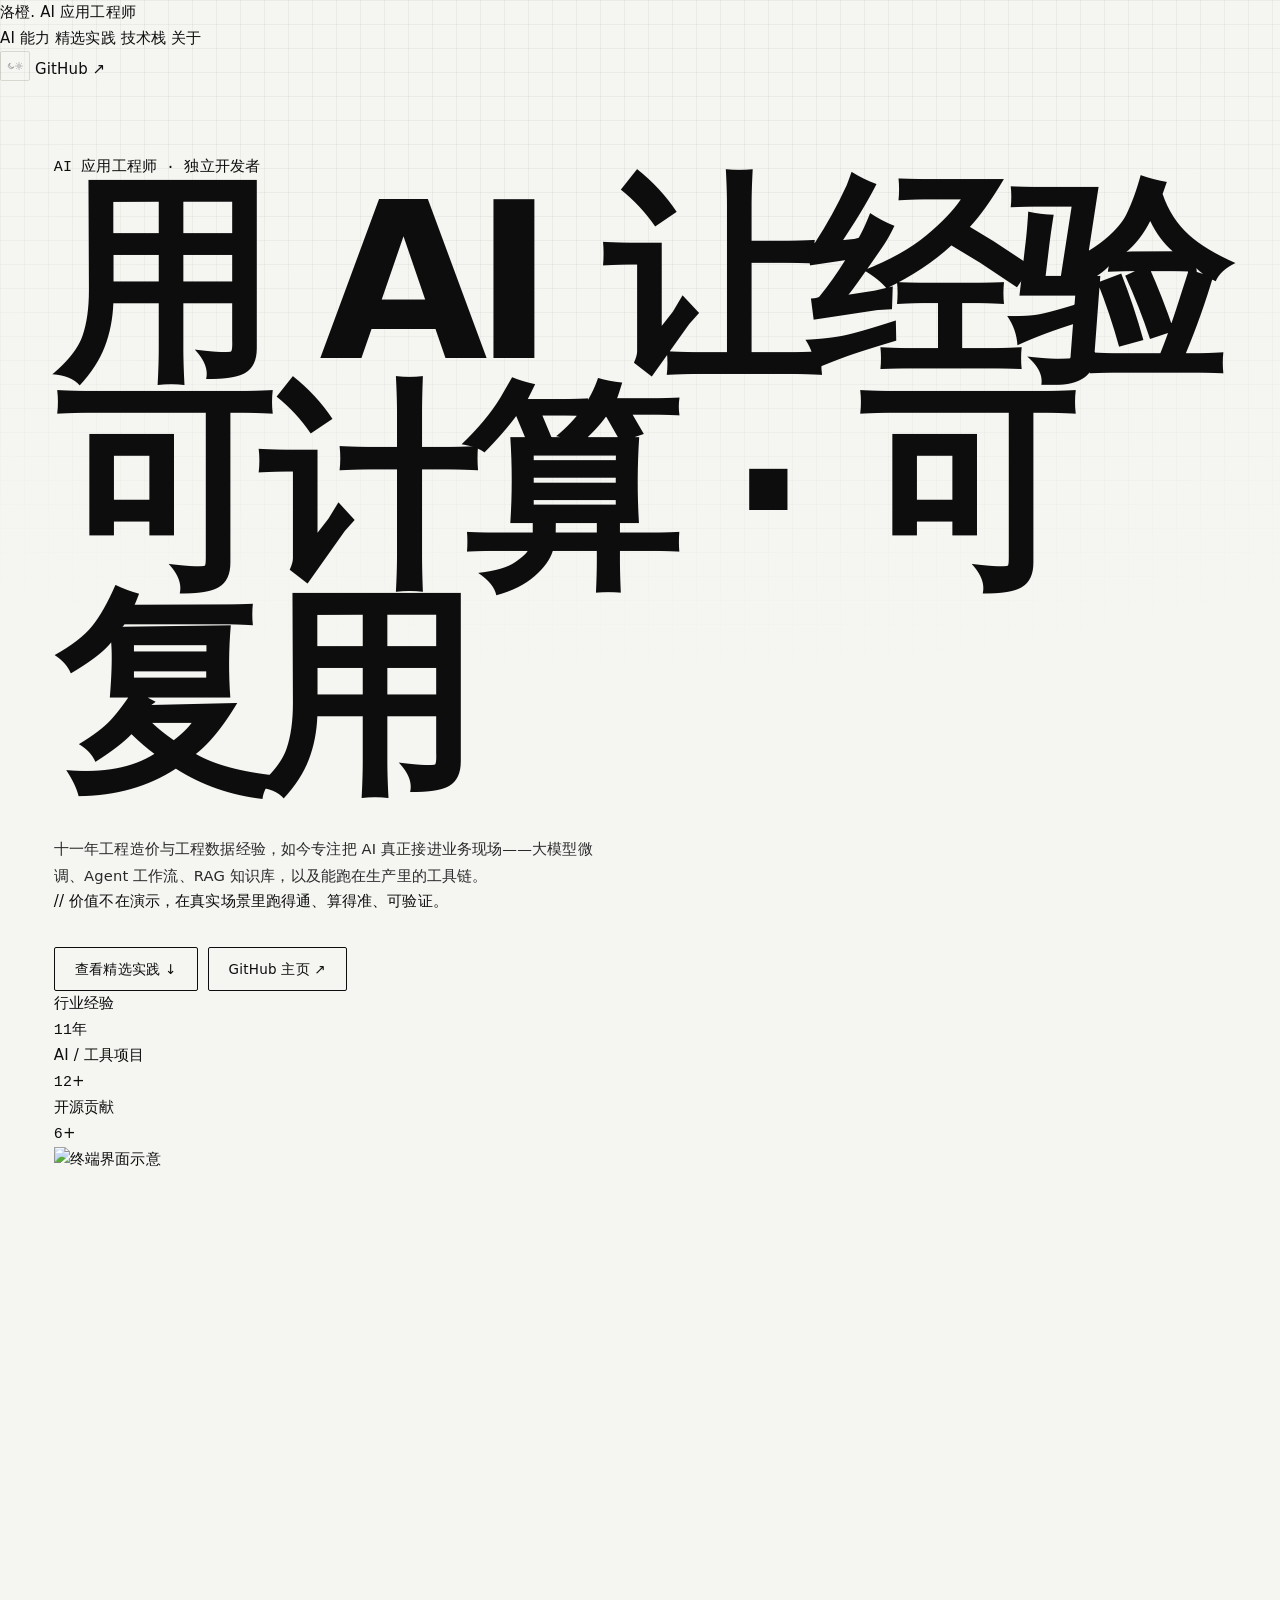
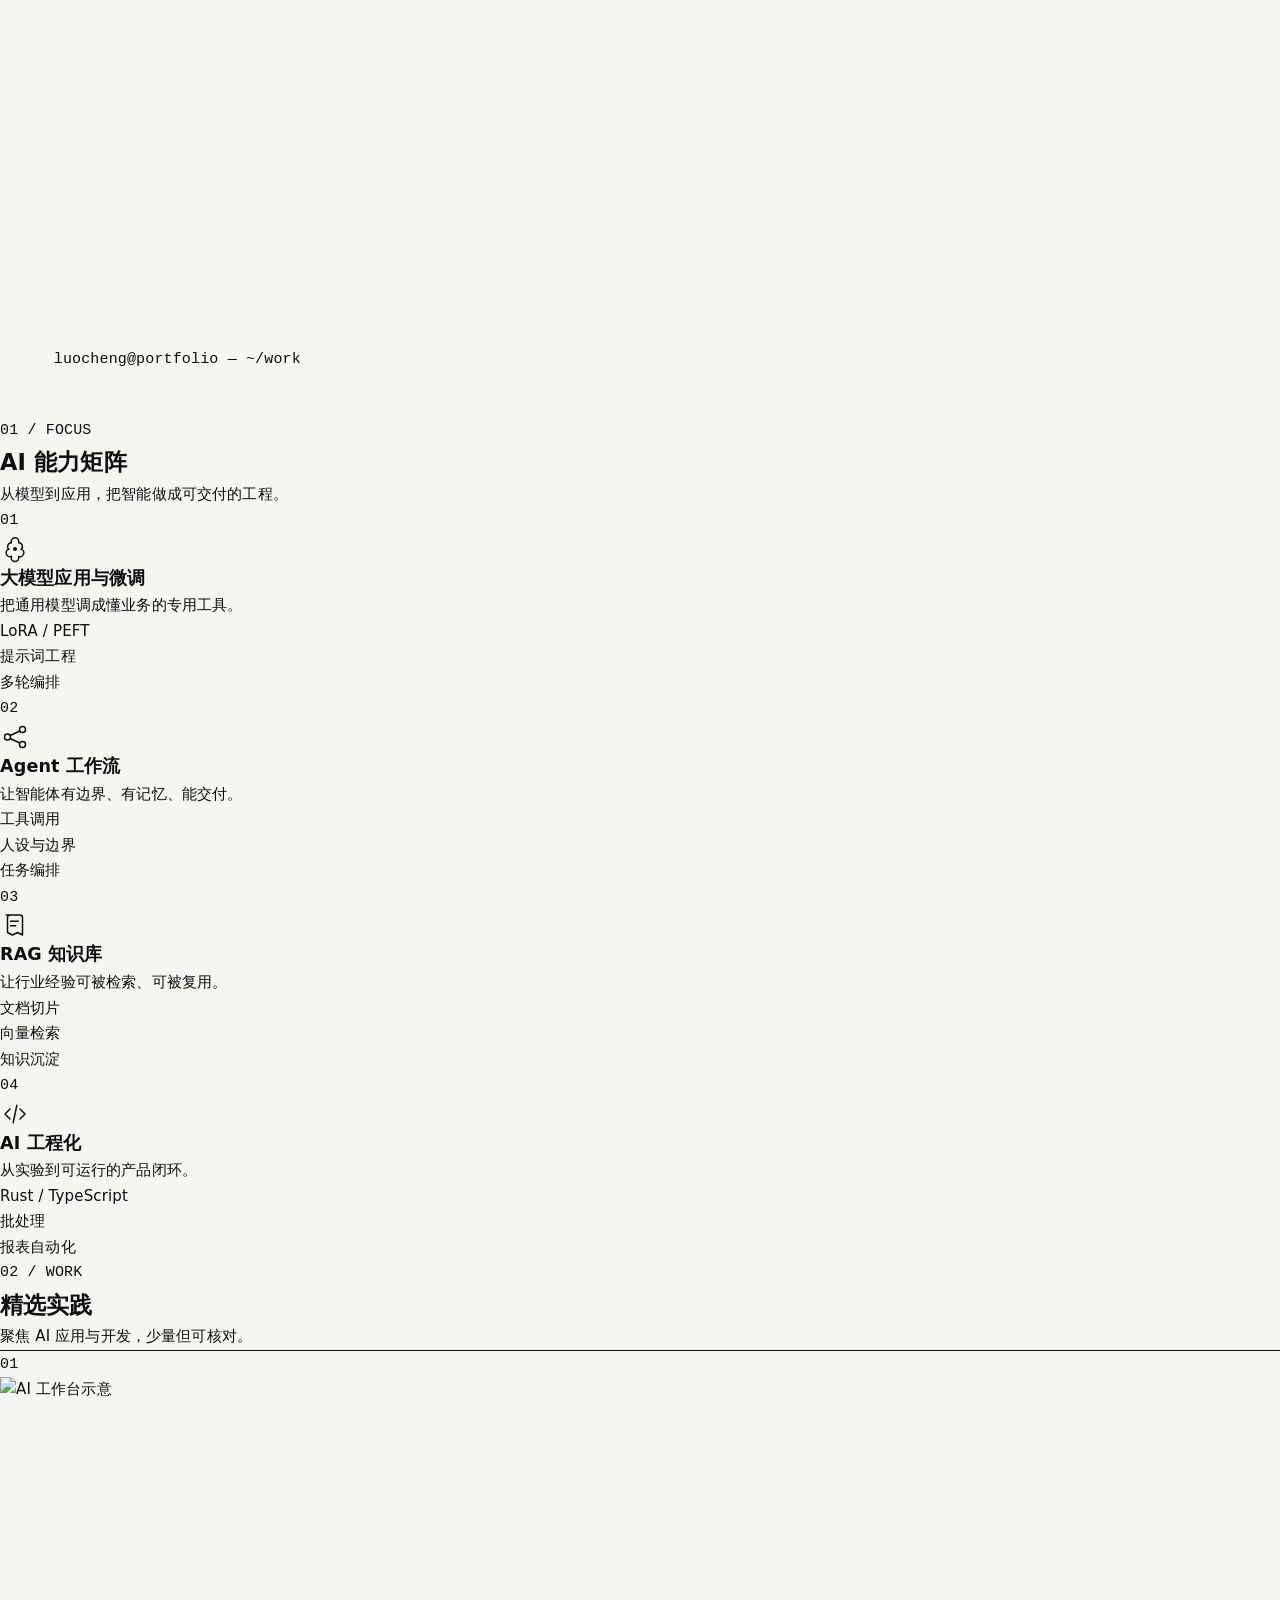
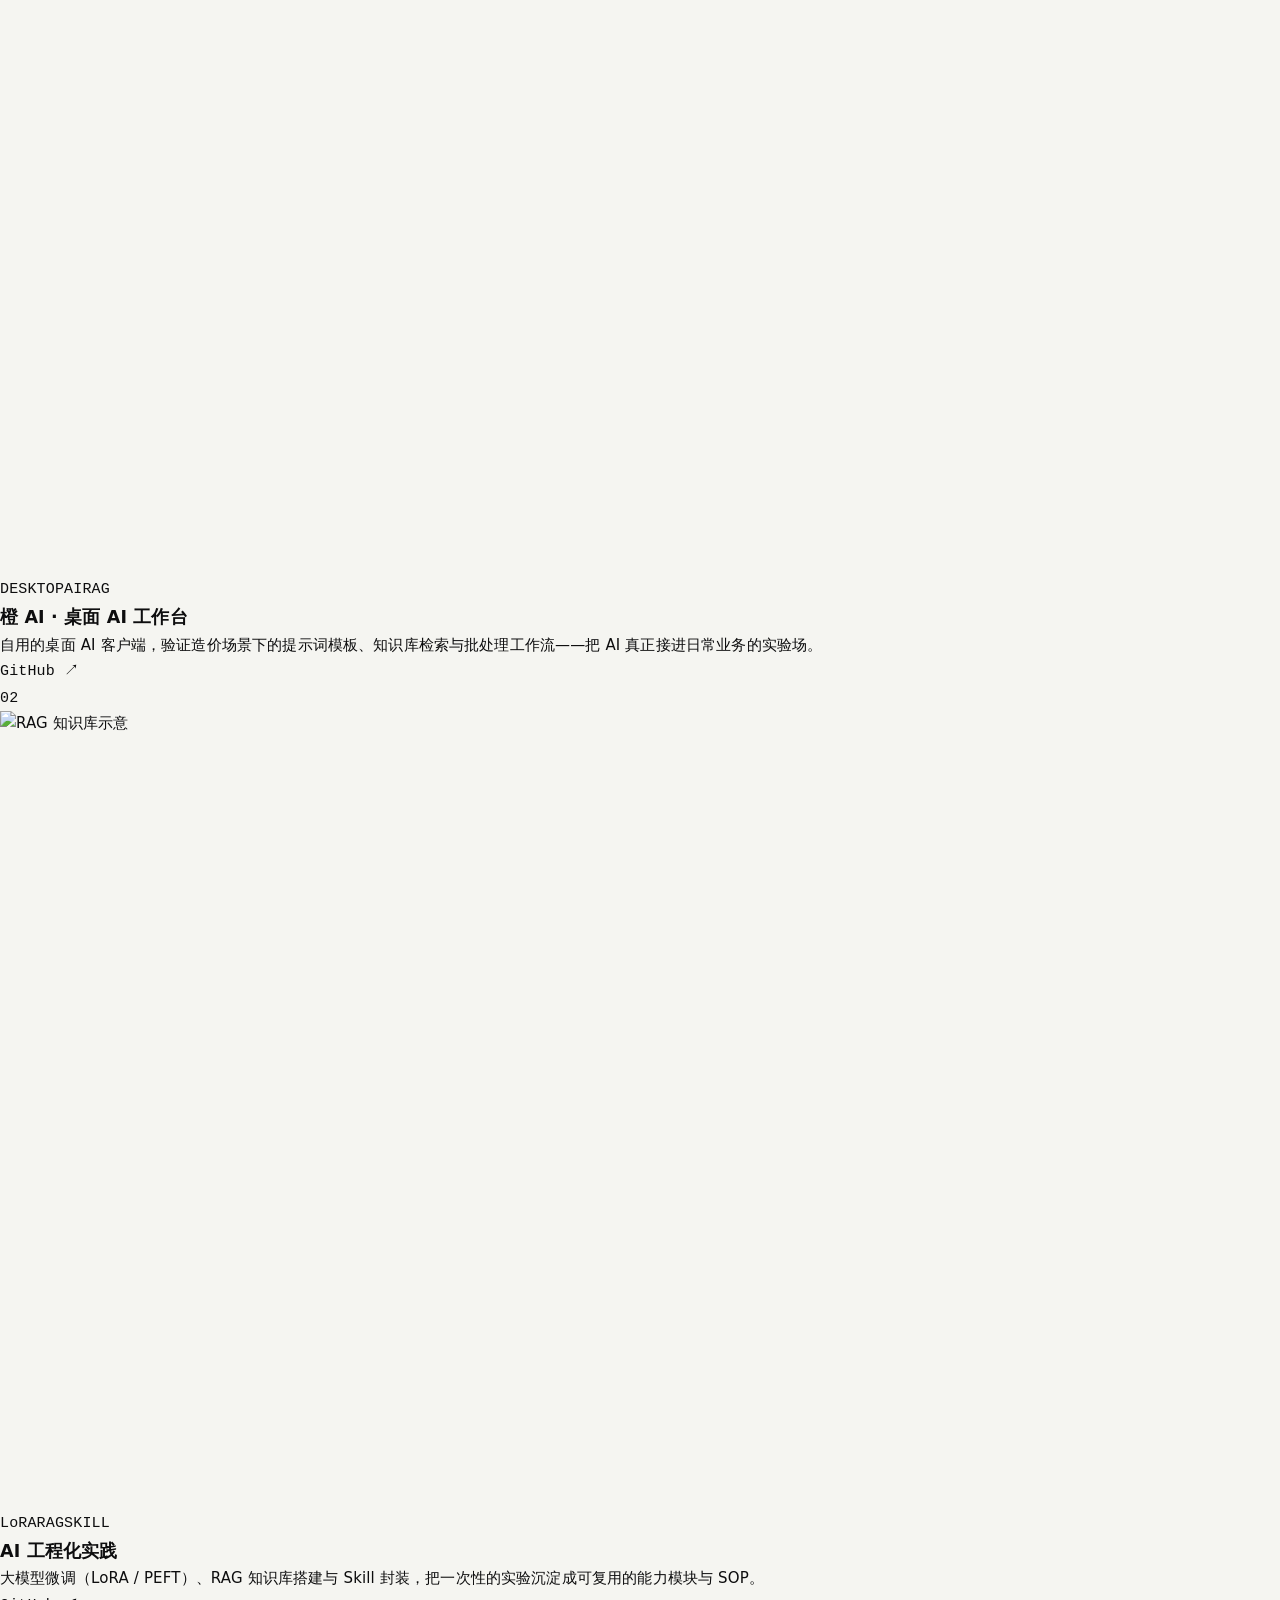
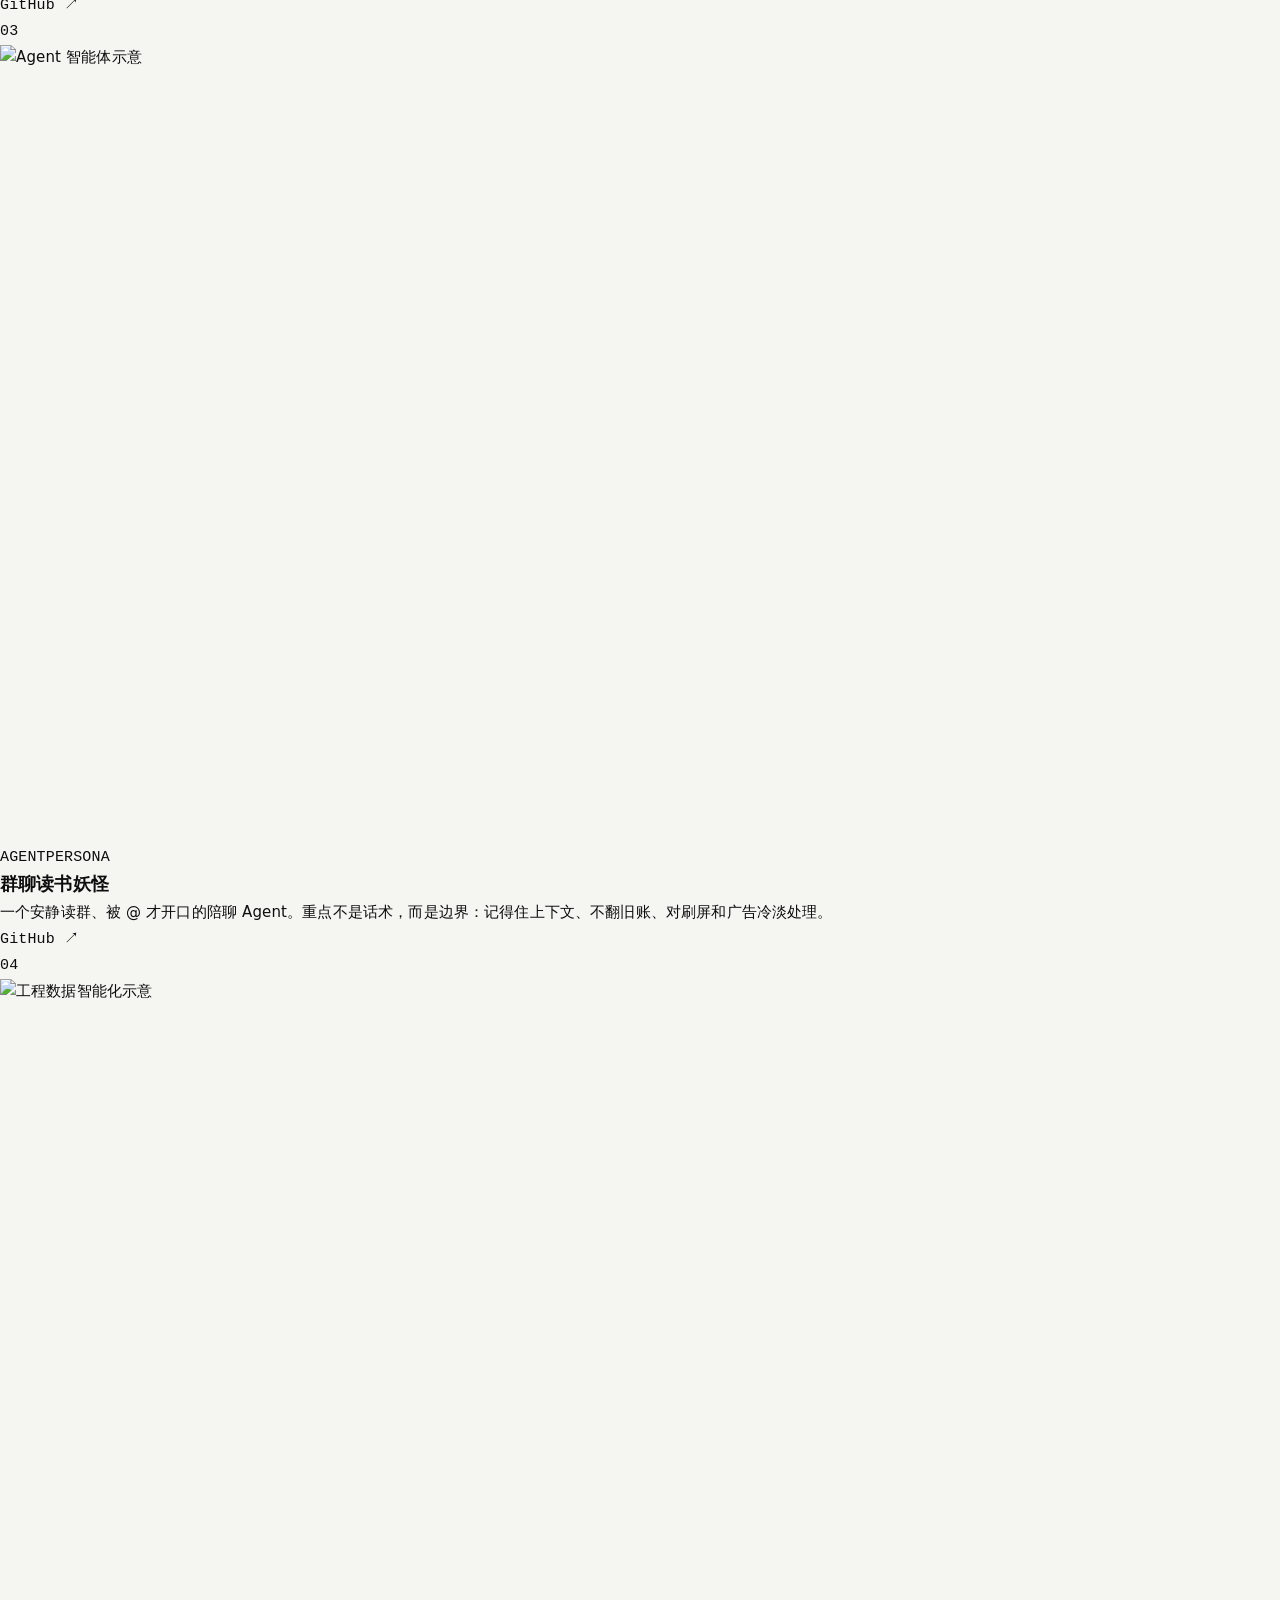
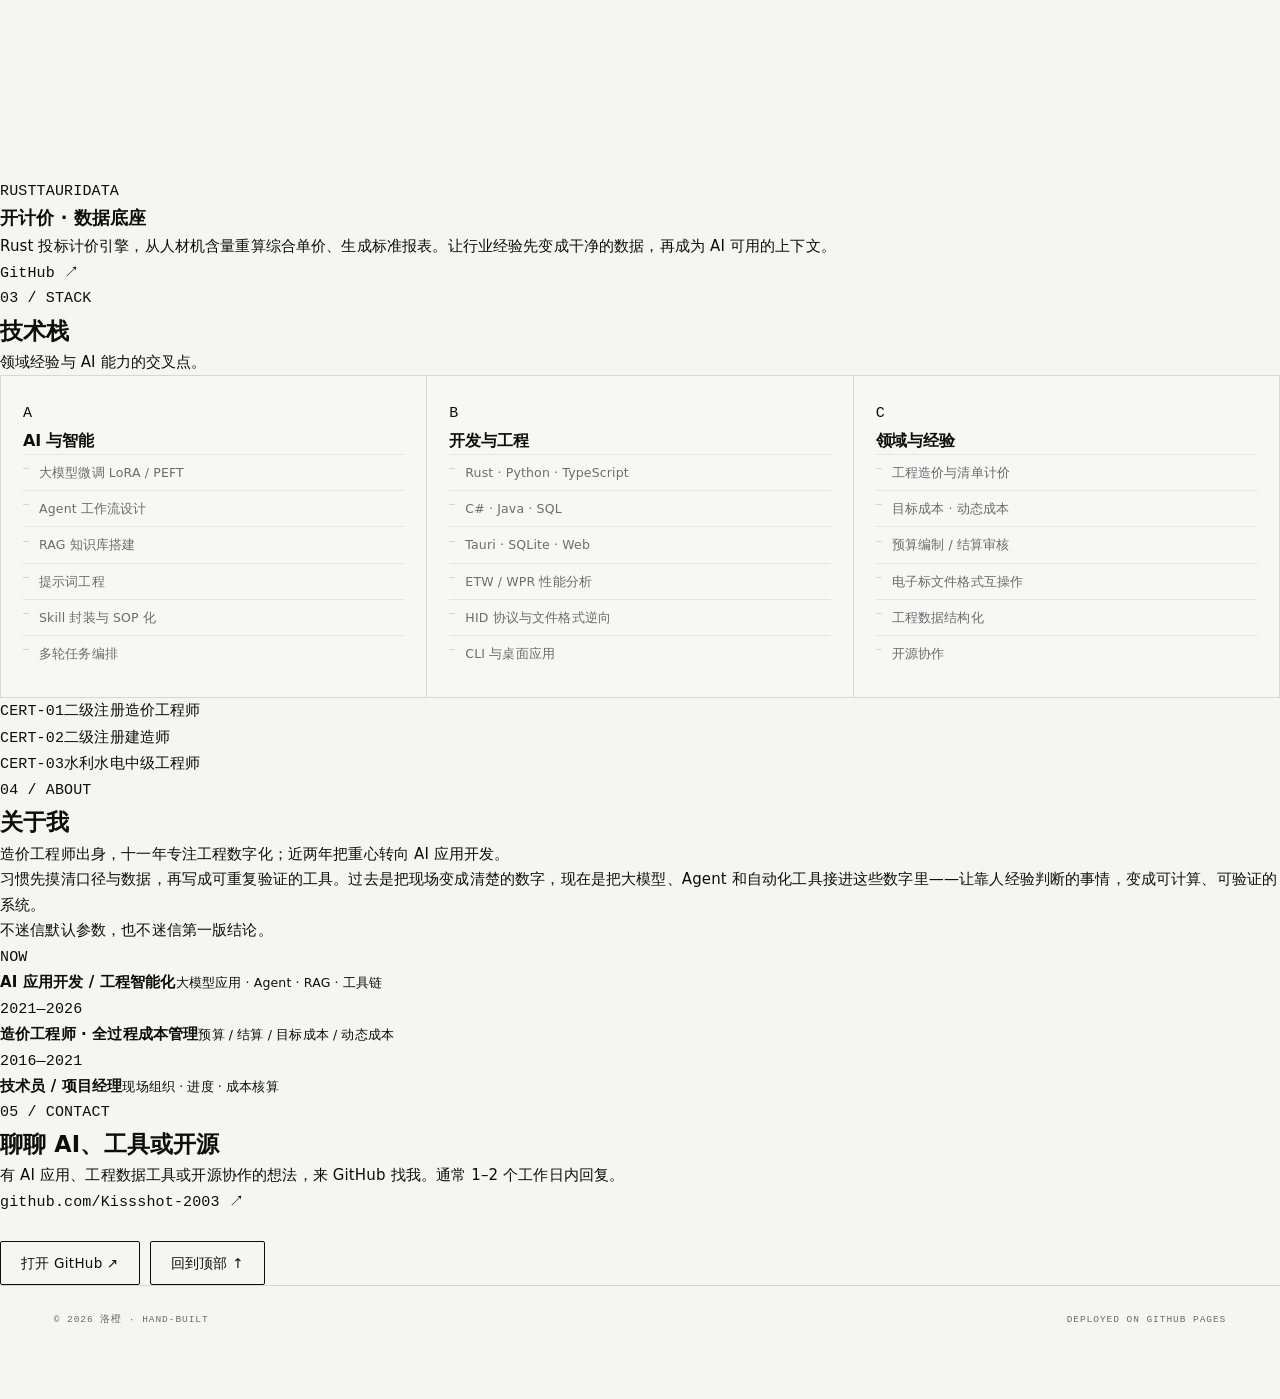
==== index.html @ e6eae7e9 "更新页面: index.html" ====
<!DOCTYPE html>
<html lang="zh-CN">
<head>
<meta charset="utf-8">
<meta name="viewport" content="width=device-width, initial-scale=1">
<title>洛橙 — AI 应用工程师 / 技术实践者</title>
<meta name="description" content="洛橙，工程造价领域出身的 AI 应用工程师。专注大模型应用、Agent 工作流、RAG 知识库与 AI 工程化，把智能真正接进业务现场。">
<meta name="author" content="洛橙">
<meta name="theme-color" content="#fbfbfb">
<link rel="icon" href="assets/favicon.svg" type="image/svg+xml">
<link rel="stylesheet" href="assets/style.css">
<script>
  (function () {
    try { if (localStorage.getItem('lc-theme') === 'dark') document.documentElement.setAttribute('data-theme', 'dark'); } catch (e) {}
  })();
</script>
<script type="application/ld+json">
{
  "@context": "https://schema.org",
  "@type": "Person",
  "name": "洛橙",
  "alternateName": "Kissshot-2003",
  "jobTitle": "AI 应用工程师",
  "sameAs": ["https://github.com/Kissshot-2003"],
  "knowsAbout": ["大模型应用", "Agent 工作流", "RAG 知识库", "Rust", "工程造价数字化"]
}
</script>
</head>
<body>

<a class="skip-link" href="#main">跳到正文</a>

<header class="site-header" id="siteHeader">
  <div class="header-inner">
    <a class="logo" href="#top" aria-label="回到顶部">
      <span class="logo-mark">洛橙<span class="logo-dot">.</span></span>
      <span class="logo-role">AI 应用工程师</span>
    </a>
    <nav class="nav" aria-label="主导航">
      <a href="#focus">AI 能力</a>
      <a href="#projects">精选实践</a>
      <a href="#stack">技术栈</a>
      <a href="#about">关于</a>
    </nav>
    <div class="header-actions">
      <button class="icon-btn" id="themeBtn" type="button" aria-label="切换深浅色">
        <svg class="icon-moon" viewBox="0 0 24 24" width="16" height="16" aria-hidden="true"><path d="M20.5 14.3A8.5 8.5 0 1 1 9.7 3.5a6.6 6.6 0 0 0 10.8 10.8Z" fill="none" stroke="currentColor" stroke-width="1.5" stroke-linejoin="round"/></svg>
        <svg class="icon-sun" viewBox="0 0 24 24" width="16" height="16" aria-hidden="true"><circle cx="12" cy="12" r="4" fill="none" stroke="currentColor" stroke-width="1.5"/><path d="M12 2v2M12 20v2M4.9 4.9l1.4 1.4M17.7 17.7l1.4 1.4M2 12h2M20 12h2M4.9 19.1l1.4-1.4M17.7 6.3l1.4-1.4" stroke="currentColor" stroke-width="1.5" stroke-linecap="round"/></svg>
      </button>
      <a class="btn-sm" href="https://github.com/Kissshot-2003" target="_blank" rel="noopener">GitHub ↗</a>
    </div>
  </div>
  <div class="scroll-progress" id="scrollProgress" aria-hidden="true"></div>
</header>

<main id="main">

  <!-- ── HERO ───────────────────────────────────────── -->
  <section class="hero" id="top">
    <div class="hero-inner">
      <div class="hero-copy">
        <div class="badge mono reveal"><span class="badge-pulse"></span>AI 应用工程师 · 独立开发者</div>
        <h1 class="hero-title reveal">用 AI 让经验<br><span class="accent">可计算 · 可复用</span></h1>
        <p class="hero-lede reveal">十一年工程造价与工程数据经验，如今专注把 AI 真正接进业务现场——大模型微调、Agent 工作流、RAG 知识库，以及能跑在生产里的工具链。</p>
        <p class="hero-sub reveal">// 价值不在演示，在真实场景里跑得通、算得准、可验证。</p>
        <div class="hero-actions reveal">
          <a class="btn btn-primary" href="#projects">查看精选实践 ↓</a>
          <a class="btn btn-ghost" href="https://github.com/Kissshot-2003" target="_blank" rel="noopener">GitHub 主页 ↗</a>
        </div>
        <dl class="hero-stats reveal">
          <div><dt>行业经验</dt><dd><span class="mono" data-count="11">0</span><span class="unit">年</span></dd></div>
          <div><dt>AI / 工具项目</dt><dd><span class="mono" data-count="12">0</span><span class="unit">+</span></dd></div>
          <div><dt>开源贡献</dt><dd><span class="mono" data-count="6">0</span><span class="unit">+</span></dd></div>
        </dl>
      </div>
      <div class="hero-visual reveal">
        <div class="visual-frame"><img src="assets/hero.svg" alt="终端界面示意" width="1200" height="800"></div>
        <div class="visual-tag mono"><span class="tag-dot"></span>luocheng@portfolio — ~/work</div>
      </div>
    </div>
  </section>

  <!-- ── AI 能力 ───────────────────────────────────── -->
  <section class="section" id="focus">
    <div class="section-head reveal">
      <div class="section-kicker mono">01 / FOCUS</div>
      <h2 class="section-title">AI 能力矩阵</h2>
      <p class="section-desc">从模型到应用，把智能做成可交付的工程。</p>
    </div>
    <div class="cap-grid">
      <article class="cap-card reveal">
        <span class="cap-num mono">01</span>
        <div class="cap-icon"><svg viewBox="0 0 24 24" width="30" height="30" aria-hidden="true"><path d="M12 3a3 3 0 0 0-3 3v1a3 3 0 0 0-2 5.2A3 3 0 0 0 9 18v1a3 3 0 0 0 6 0v-1a3 3 0 0 0 2-5.8A3 3 0 0 0 15 7V6a3 3 0 0 0-3-3Z" fill="none" stroke="currentColor" stroke-width="1.2"/><circle cx="12" cy="12" r="1.6" fill="currentColor"/></svg></div>
        <h3>大模型应用与微调</h3>
        <p>把通用模型调成懂业务的专用工具。</p>
        <ul class="cap-tags"><li>LoRA / PEFT</li><li>提示词工程</li><li>多轮编排</li></ul>
      </article>
      <article class="cap-card reveal">
        <span class="cap-num mono">02</span>
        <div class="cap-icon"><svg viewBox="0 0 24 24" width="30" height="30" aria-hidden="true"><circle cx="6" cy="12" r="2.4" fill="none" stroke="currentColor" stroke-width="1.2"/><circle cx="18" cy="6" r="2.4" fill="none" stroke="currentColor" stroke-width="1.2"/><circle cx="18" cy="18" r="2.4" fill="none" stroke="currentColor" stroke-width="1.2"/><path d="M8.2 10.8 15.8 7.2M8.2 13.2l7.6 3.6" stroke="currentColor" stroke-width="1.2"/></svg></div>
        <h3>Agent 工作流</h3>
        <p>让智能体有边界、有记忆、能交付。</p>
        <ul class="cap-tags"><li>工具调用</li><li>人设与边界</li><li>任务编排</li></ul>
      </article>
      <article class="cap-card reveal">
        <span class="cap-num mono">03</span>
        <div class="cap-icon"><svg viewBox="0 0 24 24" width="30" height="30" aria-hidden="true"><path d="M5 4h11a2 2 0 0 1 2 2v14l-4-2-4 2-4-2V6a2 2 0 0 1 2-2Z" fill="none" stroke="currentColor" stroke-width="1.2" stroke-linejoin="round"/><path d="M8 9h7M8 12.5h5" stroke="currentColor" stroke-width="1.2"/></svg></div>
        <h3>RAG 知识库</h3>
        <p>让行业经验可被检索、可被复用。</p>
        <ul class="cap-tags"><li>文档切片</li><li>向量检索</li><li>知识沉淀</li></ul>
      </article>
      <article class="cap-card reveal">
        <span class="cap-num mono">04</span>
        <div class="cap-icon"><svg viewBox="0 0 24 24" width="30" height="30" aria-hidden="true"><path d="m8 8-4 4 4 4M16 8l4 4-4 4M13.5 5l-3 14" fill="none" stroke="currentColor" stroke-width="1.2" stroke-linecap="round" stroke-linejoin="round"/></svg></div>
        <h3>AI 工程化</h3>
        <p>从实验到可运行的产品闭环。</p>
        <ul class="cap-tags"><li>Rust / TypeScript</li><li>批处理</li><li>报表自动化</li></ul>
      </article>
    </div>
  </section>

  <!-- ── 精选实践 ─────────────────────────────────── -->
  <section class="section" id="projects">
    <div class="section-head reveal">
      <div class="section-kicker mono">02 / WORK</div>
      <h2 class="section-title">精选实践</h2>
      <p class="section-desc">聚焦 AI 应用与开发，少量但可核对。</p>
    </div>
    <div class="project-list">
      <article class="project-card reveal">
        <span class="project-index mono">01</span>
        <div class="project-media"><img src="assets/project-ai-workspace.svg" alt="AI 工作台示意" loading="lazy" width="800" height="800"></div>
        <div class="project-content">
          <div class="project-tags mono"><span>DESKTOP</span><span>AI</span><span>RAG</span></div>
          <h3>橙 AI · 桌面 AI 工作台</h3>
          <p>自用的桌面 AI 客户端，验证造价场景下的提示词模板、知识库检索与批处理工作流——把 AI 真正接进日常业务的实验场。</p>
        </div>
        <div class="project-meta"><a class="project-link mono" href="https://github.com/Kissshot-2003" target="_blank" rel="noopener">GitHub ↗</a></div>
      </article>
      <article class="project-card reveal">
        <span class="project-index mono">02</span>
        <div class="project-media"><img src="assets/project-rag.svg" alt="RAG 知识库示意" loading="lazy" width="800" height="800"></div>
        <div class="project-content">
          <div class="project-tags mono"><span>LoRA</span><span>RAG</span><span>SKILL</span></div>
          <h3>AI 工程化实践</h3>
          <p>大模型微调（LoRA / PEFT）、RAG 知识库搭建与 Skill 封装，把一次性的实验沉淀成可复用的能力模块与 SOP。</p>
        </div>
        <div class="project-meta"><a class="project-link mono" href="https://github.com/Kissshot-2003" target="_blank" rel="noopener">GitHub ↗</a></div>
      </article>
      <article class="project-card reveal">
        <span class="project-index mono">03</span>
        <div class="project-media"><img src="assets/project-agent.svg" alt="Agent 智能体示意" loading="lazy" width="800" height="800"></div>
        <div class="project-content">
          <div class="project-tags mono"><span>AGENT</span><span>PERSONA</span></div>
          <h3>群聊读书妖怪</h3>
          <p>一个安静读群、被 @ 才开口的陪聊 Agent。重点不是话术，而是边界：记得住上下文、不翻旧账、对刷屏和广告冷淡处理。</p>
        </div>
        <div class="project-meta"><a class="project-link mono" href="https://github.com/Kissshot-2003" target="_blank" rel="noopener">GitHub ↗</a></div>
      </article>
      <article class="project-card reveal">
        <span class="project-index mono">04</span>
        <div class="project-media"><img src="assets/project-ai-cost.svg" alt="工程数据智能化示意" loading="lazy" width="800" height="800"></div>
        <div class="project-content">
          <div class="project-tags mono"><span>RUST</span><span>TAURI</span><span>DATA</span></div>
          <h3>开计价 · 数据底座</h3>
          <p>Rust 投标计价引擎，从人材机含量重算综合单价、生成标准报表。让行业经验先变成干净的数据，再成为 AI 可用的上下文。</p>
        </div>
        <div class="project-meta"><a class="project-link mono" href="https://github.com/Kissshot-2003" target="_blank" rel="noopener">GitHub ↗</a></div>
      </article>
    </div>
  </section>

  <!-- ── 技术栈 ───────────────────────────────────── -->
  <section class="section" id="stack">
    <div class="section-head reveal">
      <div class="section-kicker mono">03 / STACK</div>
      <h2 class="section-title">技术栈</h2>
      <p class="section-desc">领域经验与 AI 能力的交叉点。</p>
    </div>
    <div class="stack-grid">
      <article class="stack-col reveal">
        <div class="stack-head"><span class="stack-letter mono">A</span><h3>AI 与智能</h3></div>
        <ul><li>大模型微调 LoRA / PEFT</li><li>Agent 工作流设计</li><li>RAG 知识库搭建</li><li>提示词工程</li><li>Skill 封装与 SOP 化</li><li>多轮任务编排</li></ul>
      </article>
      <article class="stack-col reveal">
        <div class="stack-head"><span class="stack-letter mono">B</span><h3>开发与工程</h3></div>
        <ul><li>Rust · Python · TypeScript</li><li>C# · Java · SQL</li><li>Tauri · SQLite · Web</li><li>ETW / WPR 性能分析</li><li>HID 协议与文件格式逆向</li><li>CLI 与桌面应用</li></ul>
      </article>
      <article class="stack-col reveal">
        <div class="stack-head"><span class="stack-letter mono">C</span><h3>领域与经验</h3></div>
        <ul><li>工程造价与清单计价</li><li>目标成本 · 动态成本</li><li>预算编制 / 结算审核</li><li>电子标文件格式互操作</li><li>工程数据结构化</li><li>开源协作</li></ul>
      </article>
    </div>
    <ul class="cert-row reveal">
      <li><span class="mono">CERT-01</span>二级注册造价工程师</li>
      <li><span class="mono">CERT-02</span>二级注册建造师</li>
      <li><span class="mono">CERT-03</span>水利水电中级工程师</li>
    </ul>
  </section>

  <!-- ── 关于 ─────────────────────────────────────── -->
  <section class="section" id="about">
    <div class="section-head reveal">
      <div class="section-kicker mono">04 / ABOUT</div>
      <h2 class="section-title">关于我</h2>
    </div>
    <div class="about-grid">
      <div class="about-copy reveal">
        <p class="about-lead">造价工程师出身，十一年专注工程数字化；近两年把重心转向 AI 应用开发。</p>
        <p>习惯先摸清口径与数据，再写成可重复验证的工具。过去是把现场变成清楚的数字，现在是把大模型、Agent 和自动化工具接进这些数字里——让靠人经验判断的事情，变成可计算、可验证的系统。</p>
        <p>不迷信默认参数，也不迷信第一版结论。</p>
      </div>
      <ol class="mini-timeline reveal">
        <li><span class="mono">NOW</span><div><strong>AI 应用开发 / 工程智能化</strong><small>大模型应用 · Agent · RAG · 工具链</small></div></li>
        <li><span class="mono">2021—2026</span><div><strong>造价工程师 · 全过程成本管理</strong><small>预算 / 结算 / 目标成本 / 动态成本</small></div></li>
        <li><span class="mono">2016—2021</span><div><strong>技术员 / 项目经理</strong><small>现场组织 · 进度 · 成本核算</small></div></li>
      </ol>
    </div>
  </section>

  <!-- ── 联系 ─────────────────────────────────────── -->
  <section class="section contact" id="contact">
    <div class="contact-card reveal">
      <div class="section-kicker mono">05 / CONTACT</div>
      <h2>聊聊 AI、工具或开源</h2>
      <p>有 AI 应用、工程数据工具或开源协作的想法，来 GitHub 找我。通常 1–2 个工作日内回复。</p>
      <a class="contact-link mono" href="https://github.com/Kissshot-2003" target="_blank" rel="noopener">github.com/Kissshot-2003 ↗</a>
      <div class="contact-actions">
        <a class="btn btn-primary" href="https://github.com/Kissshot-2003" target="_blank" rel="noopener">打开 GitHub ↗</a>
        <a class="btn btn-ghost" href="#top">回到顶部 ↑</a>
      </div>
    </div>
  </section>
</main>

<footer class="footer">
  <span class="mono">© 2026 洛橙 · HAND-BUILT</span>
  <span class="mono">DEPLOYED ON GITHUB PAGES</span>
</footer>

<script src="assets/app.js" defer></script>
</body>
</html>
---- assets/style.css ----
﻿/* ============================================================
   洛橙 · 个人主页
   终端 × 编辑排版：编号章节 / 等宽数据 / 单色强 CTA / 常驻状态栏
   ============================================================ */

:root {
  --bg: #f5f5f1;
  --bg-elev: #fbfbf8;
  --bg-deep: #0c0c0d;
  --fg: #0d0d0e;
  --fg-soft: #2a2a2c;
  --muted: #6b6b70;
  --muted-2: #94949a;
  --line: #d8d8d1;
  --line-2: #e6e6e0;
  --line-strong: #0d0d0e;
  --accent: #e8451c;
  --ok: #15803d;
  --warn: #b45309;
  --grid-line: rgba(13, 13, 14, 0.045);
  --term-fg: #e9e9e2;
  --term-dim: #8d8d88;
  --shadow: none;

  --mono: ui-monospace, "Cascadia Mono", "SFMono-Regular", "JetBrains Mono", Consolas, "Liberation Mono", monospace;
  --sans: "Inter", "Segoe UI Variable Text", "Segoe UI", "Microsoft YaHei", "PingFang SC", system-ui, sans-serif;

  --pad: clamp(20px, 4.2vw, 72px);
  --topbar-h: 56px;
  --statusbar-h: 30px;
  --maxw: 1360px;
  --radius: 2px;
}

[data-theme="dark"] {
  --bg: #0a0a0b;
  --bg-elev: #111113;
  --bg-deep: #08080a;
  --fg: #f0f0ea;
  --fg-soft: #d6d6d0;
  --muted: #8f8f96;
  --muted-2: #6c6c73;
  --line: #26262a;
  --line-2: #1b1b1f;
  --line-strong: #f0f0ea;
  --accent: #ff5c2e;
  --ok: #4ade80;
  --warn: #fbbf24;
  --grid-line: rgba(255, 255, 255, 0.042);
  --term-fg: #e9e9e2;
  --term-dim: #7d7d78;
}

* { box-sizing: border-box; }

html {
  scroll-behavior: smooth;
  scroll-padding-top: calc(var(--topbar-h) + 16px);
  -webkit-text-size-adjust: 100%;
}

body {
  margin: 0;
  background: var(--bg);
  color: var(--fg);
  font-family: var(--sans);
  font-size: 15px;
  line-height: 1.7;
  letter-spacing: 0.01em;
  text-rendering: optimizeLegibility;
  -webkit-font-smoothing: antialiased;
  padding-bottom: var(--statusbar-h);
  overflow-x: hidden;
}

/* 方格纸：只铺主内容区 */
body::before {
  content: "";
  position: fixed;
  inset: 0 0 var(--statusbar-h) 0;
  z-index: 0;
  pointer-events: none;
  background-image:
    linear-gradient(to right, var(--grid-line) 1px, transparent 1px),
    linear-gradient(to bottom, var(--grid-line) 1px, transparent 1px);
  background-size: 24px 24px;
  mask-image: radial-gradient(ellipse 120% 90% at 50% 0%, #000 35%, transparent 88%);
  -webkit-mask-image: radial-gradient(ellipse 120% 90% at 50% 0%, #000 35%, transparent 88%);
}

main, .topbar, .footer, .statusbar { position: relative; z-index: 1; }

::selection { background: var(--accent); color: #fff; }

a { color: inherit; text-decoration: none; }
button { font: inherit; color: inherit; }
h1, h2, h3, p, ul, ol, dl, dd { margin: 0; }
ul, ol { padding: 0; list-style: none; }
img, svg { display: block; }

.mono { font-family: var(--mono); font-variant-numeric: tabular-nums; }
.muted { color: var(--muted); }
.nw { white-space: nowrap; }

:focus-visible {
  outline: 2px solid var(--accent);
  outline-offset: 3px;
}

.skip-link {
  position: fixed;
  top: 8px;
  left: 8px;
  z-index: 200;
  padding: 8px 12px;
  background: var(--fg);
  color: var(--bg);
  font-family: var(--mono);
  font-size: 12px;
  transform: translateY(-160%);
  transition: transform 0.2s;
}
.skip-link:focus { transform: none; }

/* 光标辉光 */
.spotlight {
  position: fixed;
  top: 0;
  left: 0;
  width: 520px;
  height: 520px;
  margin: -260px 0 0 -260px;
  border-radius: 50%;
  pointer-events: none;
  z-index: 0;
  background: radial-gradient(circle, rgba(232, 69, 28, 0.055), transparent 62%);
  opacity: 0;
  transition: opacity 0.5s;
  will-change: transform;
}
[data-theme="dark"] .spotlight {
  background: radial-gradient(circle, rgba(255, 92, 46, 0.075), transparent 62%);
}
.spotlight.is-on { opacity: 1; }

/* ── 顶栏 ───────────────────────────────────────────── */
.topbar {
  position: fixed;
  top: 0;
  left: 0;
  right: 0;
  height: var(--topbar-h);
  z-index: 50;
  display: flex;
  align-items: center;
  gap: 28px;
  padding: 0 var(--pad);
  background: color-mix(in srgb, var(--bg) 88%, transparent);
  -webkit-backdrop-filter: blur(14px) saturate(1.2);
  backdrop-filter: blur(14px) saturate(1.2);
  border-bottom: 1px solid var(--line);
}

.brand {
  display: flex;
  align-items: baseline;
  gap: 6px;
  font-family: var(--mono);
  font-size: 13px;
  letter-spacing: 0.06em;
  white-space: nowrap;
}
.brand-mark { font-family: var(--sans); font-weight: 700; letter-spacing: 0; }
.brand-slash { color: var(--accent); }
.brand-sub { color: var(--muted); font-size: 10px; letter-spacing: 0.18em; }

.topnav {
  display: flex;
  gap: clamp(10px, 1.8vw, 26px);
  margin-left: auto;
}
.topnav a {
  position: relative;
  display: inline-flex;
  align-items: baseline;
  gap: 5px;
  padding: 19px 0 17px;
  font-size: 12.5px;
  color: var(--muted);
  white-space: nowrap;
  transition: color 0.2s;
}
.topnav a span {
  font-family: var(--mono);
  font-size: 9.5px;
  letter-spacing: 0.06em;
  color: var(--muted-2);
}
.topnav a::after {
  content: "";
  position: absolute;
  left: 0;
  right: 0;
  bottom: -1px;
  height: 2px;
  background: var(--accent);
  transform: scaleX(0);
  transform-origin: left;
  transition: transform 0.28s cubic-bezier(0.2, 0.7, 0.2, 1);
}
.topnav a:hover { color: var(--fg); }
.topnav a[aria-current="true"] { color: var(--fg); }
.topnav a[aria-current="true"]::after { transform: scaleX(1); }
.topnav a[aria-current="true"] span { color: var(--accent); }

.top-actions {
  display: flex;
  align-items: center;
  gap: 8px;
  margin-left: 4px;
}
.palette-btn {
  display: inline-flex;
  align-items: center;
  gap: 4px;
  height: 30px;
  padding: 0 8px;
  background: transparent;
  border: 1px solid var(--line);
  border-radius: var(--radius);
  color: var(--muted);
  cursor: pointer;
  transition: border-color 0.2s, color 0.2s, background 0.2s;
}
.palette-btn:hover { border-color: var(--fg); color: var(--fg); background: var(--bg-elev); }
.palette-label {
  margin-left: 5px;
  font-size: 11px;
  letter-spacing: 0.06em;
}
.kbd {
  display: inline-flex;
  align-items: center;
  justify-content: center;
  min-width: 18px;
  height: 18px;
  padding: 0 4px;
  border: 1px solid var(--line);
  border-radius: 2px;
  font-family: var(--mono);
  font-size: 10px;
  line-height: 1;
  color: var(--muted);
  background: var(--bg);
}
.icon-btn {
  display: inline-flex;
  align-items: center;
  justify-content: center;
  width: 30px;
  height: 30px;
  background: transparent;
  border: 1px solid var(--line);
  border-radius: var(--radius);
  color: var(--muted);
  cursor: pointer;
  transition: border-color 0.2s, color 0.2s;
}
.icon-btn:hover { border-color: var(--fg); color: var(--fg); }

.progress {
  position: absolute;
  left: 0;
  bottom: -1px;
  height: 1px;
  width: 0%;
  background: var(--accent);
  transition: width 0.08s linear;
}

/* ── Hero ───────────────────────────────────────────── */
.hero {
  position: relative;
  max-width: var(--maxw);
  margin: 0 auto;
  padding: clamp(46px, 8vh, 92px) var(--pad) clamp(34px, 5vh, 58px);
  min-height: calc(100svh - var(--topbar-h));
  display: flex;
  flex-direction: column;
  justify-content: center;
}

.hero-coords {
  position: absolute;
  top: calc(var(--topbar-h) + 20px);
  right: var(--pad);
  display: flex;
  gap: 14px;
  font-size: 9.5px;
  letter-spacing: 0.14em;
  color: var(--muted-2);
}
.hero-coords span::before { content: "+ "; color: var(--accent); }

.hero-grid {
  display: grid;
  grid-template-columns: minmax(0, 1.35fr) minmax(320px, 0.72fr);
  gap: clamp(28px, 5vw, 76px);
  align-items: end;
}

.eyebrow {
  display: flex;
  align-items: center;
  gap: 10px;
  margin-bottom: clamp(18px, 3vh, 30px);
  font-family: var(--mono);
  font-size: 11px;
  letter-spacing: 0.16em;
  text-transform: uppercase;
  color: var(--muted);
}
.eyebrow .mark { color: var(--accent); letter-spacing: 0; }

.hero-title {
  position: relative;
  font-size: clamp(96px, 17vw, 260px);
  line-height: 0.95;
  letter-spacing: -0.065em;
  font-weight: 800;
  padding-bottom: 0.02em;
}
.hero-title::before {
  content: attr(data-text);
  position: absolute;
  left: 7px;
  top: 7px;
  z-index: -1;
  color: transparent;
  -webkit-text-stroke: 1px var(--accent);
  opacity: 0.4;
  pointer-events: none;
  user-select: none;
}
.hero-title .dot { color: var(--accent); }

.hero-handle {
  display: inline-block;
  margin-top: 36px;
  font-size: 11px;
  letter-spacing: 0.08em;
  color: var(--muted);
  border-bottom: 1px solid var(--line);
  padding-bottom: 2px;
  transition: color 0.2s, border-color 0.2s;
}
.hero-handle:hover { color: var(--accent); border-color: var(--accent); }

.hero-lede {
  max-width: 38em;
  text-wrap: pretty;
  margin-top: clamp(22px, 3.4vh, 34px);
  font-size: clamp(14.5px, 1.15vw, 16.5px);
  line-height: 1.85;
  color: var(--fg-soft);
}
.lede-mobile { display: none; }

.hero-actions {
  display: flex;
  flex-wrap: wrap;
  gap: 10px;
  margin-top: clamp(24px, 3.6vh, 36px);
}

.btn {
  display: inline-flex;
  align-items: center;
  justify-content: center;
  gap: 10px;
  height: 44px;
  padding: 0 20px;
  border: 1px solid var(--line-strong);
  border-radius: var(--radius);
  font-size: 13.5px;
  letter-spacing: 0.02em;
  cursor: pointer;
  transition: transform 0.18s ease, background 0.18s, color 0.18s, border-color 0.18s;
}
.btn.solid {
  background: var(--fg);
  color: var(--bg);
  border-color: var(--fg);
}
.btn.solid:hover { background: var(--accent); border-color: var(--accent); color: #fff; }
.btn.ghost { background: transparent; color: var(--fg); }
.btn.ghost:hover { background: var(--bg-elev); }
.btn:active { transform: translateY(1px); }

.hero-meta {
  display: grid;
  grid-template-columns: repeat(3, minmax(0, auto));
  gap: 10px 34px;
  margin-top: clamp(30px, 5vh, 54px);
  padding-top: 18px;
  border-top: 1px solid var(--line);
  font-size: 10px;
  letter-spacing: 0.08em;
}
.hero-meta div { display: flex; flex-direction: column; gap: 3px; }
.hero-meta dt { color: var(--muted-2); font-size: 9px; letter-spacing: 0.16em; }
.hero-meta dd { color: var(--fg-soft); font-size: 11.5px; font-family: var(--sans); letter-spacing: 0.01em; }

/* 终端 */
.terminal {
  position: relative;
  align-self: end;
  background: var(--bg-deep);
  border: 1px solid var(--bg-deep);
  border-radius: var(--radius);
  color: var(--term-fg);
  overflow: hidden;
  box-shadow: 14px 14px 0 -1px var(--line);
}
[data-theme="dark"] .terminal { box-shadow: 14px 14px 0 -1px #17171b; }
.term-bar {
  display: flex;
  align-items: center;
  gap: 10px;
  height: 34px;
  padding: 0 12px;
  border-bottom: 1px solid rgba(255, 255, 255, 0.09);
}
.term-dots { display: flex; gap: 5px; }
.term-dots i {
  width: 7px;
  height: 7px;
  border-radius: 50%;
  background: #35353a;
}
.term-dots i:first-child { background: var(--accent); }
.term-title { font-size: 10.5px; letter-spacing: 0.04em; color: var(--term-dim); }
.term-status {
  margin-left: auto;
  display: inline-flex;
  align-items: center;
  gap: 6px;
  font-size: 9px;
  letter-spacing: 0.14em;
  color: var(--term-dim);
}
.status-dot {
  display: inline-block;
  width: 6px;
  height: 6px;
  border-radius: 50%;
  background: #8f8f96;
  flex: none;
}
.status-dot.ok { background: var(--ok); box-shadow: 0 0 0 3px color-mix(in srgb, var(--ok) 16%, transparent); }
.status-dot.warn { background: var(--warn); box-shadow: 0 0 0 3px color-mix(in srgb, var(--warn) 16%, transparent); }
.term-status .status-dot { background: #4ade80; box-shadow: 0 0 0 3px rgba(74, 222, 128, 0.16); }

.term-body {
  padding: 18px 16px 12px;
  font-size: 11.5px;
  line-height: 2.05;
  min-height: 226px;
}
.term-body p { white-space: nowrap; overflow: hidden; text-overflow: ellipsis; }
.term-body .prompt { color: var(--accent); margin-right: 4px; }
.term-body .cmd { color: var(--term-fg); }
.term-body .out { color: var(--term-dim); padding-left: 12px; }
.js .term-body .out { opacity: 0; transition: opacity 0.18s; }
.term-body .out.is-visible { opacity: 1; }
.term-end { display: flex; align-items: center; }
.term-body .caret {
  display: inline-block;
  width: 7px;
  height: 13px;
  background: var(--accent);
  animation: blink 1.1s steps(2, start) infinite;
}
@keyframes blink { 50% { opacity: 0; } }

.term-foot {
  display: flex;
  gap: 14px;
  padding: 8px 12px;
  border-top: 1px solid rgba(255, 255, 255, 0.09);
  font-size: 8.5px;
  letter-spacing: 0.12em;
  color: var(--term-dim);
}
.term-foot span:last-child { margin-left: auto; }

.scroll-hint {
  display: flex;
  align-items: center;
  gap: 12px;
  margin-top: clamp(26px, 4vh, 44px);
  font-size: 9px;
  letter-spacing: 0.2em;
  color: var(--muted-2);
}
.scroll-line {
  position: relative;
  width: 88px;
  height: 1px;
  background: var(--line);
  overflow: hidden;
}
.scroll-line::after {
  content: "";
  position: absolute;
  inset: 0;
  background: var(--accent);
  animation: scan 2.6s cubic-bezier(0.6, 0, 0.4, 1) infinite;
}
@keyframes scan {
  0% { transform: translateX(-100%); }
  60%, 100% { transform: translateX(100%); }
}

/* ── 跑马灯 ─────────────────────────────────────────── */
.ticker {
  overflow: hidden;
  border-top: 1px solid var(--line);
  border-bottom: 1px solid var(--line);
  background: var(--bg-elev);
}
.ticker-track {
  display: flex;
  align-items: center;
  gap: 26px;
  width: max-content;
  padding: 11px 0;
  font-family: var(--mono);
  font-size: 10px;
  letter-spacing: 0.2em;
  text-transform: uppercase;
  color: var(--muted);
  animation: marquee 42s linear infinite;
}
.ticker-track i { color: var(--accent); font-style: normal; }
.ticker-track span { white-space: nowrap; }
@keyframes marquee {
  from { transform: translateX(0); }
  to { transform: translateX(-50%); }
}
.ticker:hover .ticker-track { animation-play-state: paused; }

/* ── 章节通用 ───────────────────────────────────────── */
.chapter {
  max-width: var(--maxw);
  margin: 0 auto;
  padding: clamp(72px, 11vh, 132px) var(--pad) 0;
}
.chapter:last-of-type { padding-bottom: clamp(72px, 10vh, 120px); }

.chapter-head {
  display: grid;
  grid-template-columns: auto auto 1fr;
  align-items: baseline;
  gap: 0 16px;
  padding-top: 16px;
  border-top: 1px solid var(--line-strong);
  margin-bottom: clamp(36px, 6vh, 64px);
}
.chapter-no {
  color: var(--accent);
  font-size: 12px;
  letter-spacing: 0.08em;
}
.chapter-key {
  color: var(--muted);
  font-size: 11px;
  letter-spacing: 0.1em;
}
.chapter-head h2 {
  grid-column: 1 / -1;
  margin-top: 14px;
  font-size: clamp(30px, 4.4vw, 56px);
  line-height: 1.08;
  letter-spacing: -0.045em;
  font-weight: 700;
}
.chapter-note {
  grid-column: 1 / -1;
  margin-top: 14px;
  color: var(--muted);
  font-size: 13px;
}

/* ── 01 概览 ────────────────────────────────────────── */
.profile-grid {
  display: grid;
  grid-template-columns: minmax(0, 1.15fr) minmax(300px, 0.85fr);
  gap: clamp(30px, 6vw, 88px);
  align-items: start;
}
.prose p {
  max-width: 36em;
  text-wrap: pretty;
  font-size: clamp(15px, 1.25vw, 17px);
  line-height: 1.9;
  color: var(--fg-soft);
}
.prose p + p { margin-top: 18px; }
.prose strong { font-weight: 600; color: var(--fg); }
.prose .prose-note {
  margin-top: 26px;
  font-size: 11px;
  letter-spacing: 0.06em;
  color: var(--muted);
}

.stat-grid {
  display: grid;
  grid-template-columns: 1fr 1fr;
  border-top: 1px solid var(--line);
  border-left: 1px solid var(--line);
}
.stat-grid li {
  padding: 22px 20px 20px;
  border-right: 1px solid var(--line);
  border-bottom: 1px solid var(--line);
  background: color-mix(in srgb, var(--bg-elev) 55%, transparent);
}
.stat-grid strong {
  display: block;
  font-size: clamp(34px, 4.6vw, 52px);
  line-height: 1;
  letter-spacing: -0.05em;
  font-weight: 600;
}
.stat-grid span {
  display: block;
  margin-top: 9px;
  font-size: 11.5px;
  color: var(--muted);
}

.now-strip {
  display: flex;
  align-items: center;
  gap: 12px;
  margin-top: clamp(30px, 5vh, 52px);
  padding: 14px 16px;
  border: 1px solid var(--line);
  background: var(--bg-elev);
  font-size: 12.5px;
  color: var(--fg-soft);
}
.now-label {
  font-size: 9px;
  letter-spacing: 0.16em;
  color: var(--accent);
}
.now-strip .status-dot { background: var(--ok); }
.now-strip strong { font-weight: 600; }
.now-date { margin-left: auto; font-size: 10px; color: var(--muted); }

/* ── 02 履历 ────────────────────────────────────────── */
.timeline { border-top: 1px solid var(--line); }
.timeline > li {
  display: grid;
  grid-template-columns: minmax(150px, 210px) 1fr;
  gap: 28px;
  padding: 26px 0 28px;
  border-bottom: 1px solid var(--line);
  transition: background 0.25s;
}
.timeline > li:hover { background: color-mix(in srgb, var(--bg-elev) 70%, transparent); }
.t-time {
  font-size: 10.5px;
  letter-spacing: 0.06em;
  color: var(--muted);
  padding-top: 5px;
}
.t-role {
  display: flex;
  flex-wrap: wrap;
  align-items: baseline;
  gap: 8px 14px;
}
.t-role h3 {
  font-size: 18px;
  font-weight: 650;
  letter-spacing: -0.015em;
}
.t-co {
  font-size: 12px;
  color: var(--muted);
}
.t-co::before {
  content: "";
  display: inline-block;
  width: 14px;
  height: 1px;
  margin-right: 8px;
  vertical-align: middle;
  background: var(--line);
}
.t-points { margin-top: 10px; }
.t-points li {
  position: relative;
  padding-left: 16px;
  font-size: 13px;
  line-height: 1.75;
  color: var(--muted);
}
.t-points li::before {
  content: "";
  position: absolute;
  left: 0;
  top: 0.72em;
  width: 5px;
  height: 1px;
  background: var(--accent);
}
.t-points li + li { margin-top: 4px; }

/* ── 03 项目 ────────────────────────────────────────── */
.filters {
  display: flex;
  flex-wrap: wrap;
  gap: 6px;
  margin-bottom: 22px;
}
.chip {
  display: inline-flex;
  align-items: center;
  gap: 7px;
  height: 30px;
  padding: 0 11px;
  border: 1px solid var(--line);
  border-radius: var(--radius);
  background: transparent;
  font-size: 11.5px;
  color: var(--muted);
  cursor: pointer;
  transition: border-color 0.18s, color 0.18s, background 0.18s;
}
.chip .mono { font-size: 9.5px; color: var(--muted-2); }
.chip:hover { border-color: var(--fg); color: var(--fg); }
.chip.is-active {
  background: var(--fg);
  border-color: var(--fg);
  color: var(--bg);
}
.chip.is-active .mono { color: color-mix(in srgb, var(--bg) 62%, transparent); }

.project-list { border-top: 1px solid var(--line-strong); }
.project { border-bottom: 1px solid var(--line); }
.project.is-hidden { display: none; }

.project-head {
  display: grid;
  grid-template-columns: 46px minmax(0, 1fr) minmax(0, 260px) 66px 26px;
  align-items: center;
  gap: 14px;
  width: 100%;
  padding: 19px 6px;
  background: transparent;
  border: 0;
  text-align: left;
  cursor: pointer;
  transition: background 0.2s, padding 0.25s;
}
.project-head:hover { background: var(--bg-elev); padding-left: 12px; padding-right: 0; }
.p-idx { font-size: 10px; color: var(--muted-2); transition: color 0.2s; }
.project-head:hover .p-idx,
.project.is-open .p-idx { color: var(--accent); }

.p-title { display: flex; flex-direction: column; gap: 3px; min-width: 0; }
.p-title strong {
  font-size: clamp(16px, 1.6vw, 20px);
  font-weight: 650;
  letter-spacing: -0.02em;
  white-space: nowrap;
  overflow: hidden;
  text-overflow: ellipsis;
}
.p-title .en { font-family: var(--mono); font-size: 0.82em; font-weight: 500; color: var(--muted); letter-spacing: 0.02em; }
.p-title em {
  font-style: normal;
  font-size: 11.5px;
  color: var(--muted);
  white-space: nowrap;
  overflow: hidden;
  text-overflow: ellipsis;
}
.p-tags {
  font-size: 9px;
  letter-spacing: 0.11em;
  color: var(--muted-2);
  text-align: right;
}
.p-year { font-size: 10px; color: var(--muted); text-align: right; }
.p-plus {
  position: relative;
  width: 12px;
  height: 12px;
  justify-self: end;
  margin-right: 4px;
}
.p-plus::before,
.p-plus::after {
  content: "";
  position: absolute;
  top: 50%;
  left: 50%;
  width: 11px;
  height: 1px;
  background: var(--fg);
  transform: translate(-50%, -50%);
  transition: transform 0.3s, opacity 0.3s;
}
.p-plus::after { transform: translate(-50%, -50%) rotate(90deg); }
.project.is-open .p-plus::after { transform: translate(-50%, -50%) rotate(0deg); opacity: 0; }
.project.is-open .p-plus::before { background: var(--accent); }

.project-body {
  display: grid;
  grid-template-rows: 0fr;
  transition: grid-template-rows 0.42s cubic-bezier(0.2, 0.7, 0.2, 1);
}
.js .project-body { visibility: hidden; }
.js .project.is-open .project-body { grid-template-rows: 1fr; visibility: visible; }
.no-js .project-body,
html:not(.js) .project-body { grid-template-rows: 1fr; }
.project-inner {
  overflow: hidden;
  opacity: 0;
  transition: opacity 0.3s;
}
.project.is-open .project-inner { opacity: 1; }
html:not(.js) .project-inner { opacity: 1; }

.project-inner {
  padding: 0 6px 26px calc(46px + 14px + 6px);
}
.project-inner > p {
  max-width: 44em;
  font-size: 13.5px;
  line-height: 1.8;
  color: var(--fg-soft);
}
.project-inner code {
  font-family: var(--mono);
  font-size: 0.9em;
  padding: 1px 5px;
  border: 1px solid var(--line);
  background: var(--bg-elev);
}
.evidence {
  margin-top: 16px;
  border-top: 1px solid var(--line-2);
}
.evidence li {
  display: grid;
  grid-template-columns: 28px 1fr;
  gap: 8px;
  padding: 8px 0;
  border-bottom: 1px solid var(--line-2);
  font-size: 12.5px;
  line-height: 1.7;
  color: var(--muted);
}
.evidence li .mono { color: var(--accent); font-size: 9.5px; padding-top: 2px; }
.project-foot {
  display: flex;
  flex-wrap: wrap;
  align-items: center;
  gap: 14px;
  margin-top: 16px;
}
.status-badge {
  display: inline-flex;
  align-items: center;
  gap: 7px;
  height: 24px;
  padding: 0 9px;
  border: 1px solid var(--line);
  border-radius: var(--radius);
  font-size: 9.5px;
  letter-spacing: 0.08em;
  color: var(--muted);
}
.foot-note { font-size: 9px; letter-spacing: 0.09em; color: var(--muted-2); }
.text-link {
  font-size: 9.5px;
  letter-spacing: 0.1em;
  color: var(--muted);
  border-bottom: 1px solid var(--line);
  background: none;
  border-top: 0; border-left: 0; border-right: 0;
  padding: 0 0 1px;
  cursor: pointer;
  transition: color 0.2s, border-color 0.2s;
}
.text-link:hover { color: var(--accent); border-color: var(--accent); }

.list-empty {
  padding: 40px 0;
  text-align: center;
  color: var(--muted);
  font-size: 12px;
}

/* ── 04 能力 ────────────────────────────────────────── */
.stack-grid {
  display: grid;
  grid-template-columns: repeat(3, 1fr);
  gap: 0;
  border-top: 1px solid var(--line);
  border-left: 1px solid var(--line);
}
.stack-col {
  padding: 24px 22px 26px;
  border-right: 1px solid var(--line);
  border-bottom: 1px solid var(--line);
  background: color-mix(in srgb, var(--bg-elev) 45%, transparent);
}
.stack-col header {
  display: flex;
  align-items: baseline;
  gap: 10px;
  margin-bottom: 18px;
}
.stack-col header .mono {
  font-size: 10px;
  color: var(--accent);
  border: 1px solid var(--line);
  padding: 1px 5px;
}
.stack-col h3 { font-size: 16px; font-weight: 650; letter-spacing: -0.01em; }
.stack-col li {
  position: relative;
  padding: 7px 0 7px 16px;
  border-top: 1px solid var(--line-2);
  font-size: 12.5px;
  color: var(--muted);
}
.stack-col li::before {
  content: "";
  position: absolute;
  left: 0;
  top: 1.05em;
  width: 6px;
  height: 1px;
  background: var(--line);
}
.stack-col li:hover { color: var(--fg); }
.stack-col li:hover::before { background: var(--accent); }

.cert-strip {
  display: grid;
  grid-template-columns: repeat(3, 1fr);
  margin-top: 18px;
  border: 1px solid var(--line);
  background: var(--bg-elev);
}
.cert-strip li {
  display: flex;
  align-items: center;
  gap: 10px;
  padding: 14px 18px;
  font-size: 12.5px;
}
.cert-strip li + li { border-left: 1px solid var(--line); }
.cert-strip .mono { font-size: 8.5px; letter-spacing: 0.1em; color: var(--accent); }

/* ── 05 教育 ────────────────────────────────────────── */
.edu-grid {
  display: grid;
  grid-template-columns: 1fr 1fr;
  gap: 18px;
}
.edu {
  position: relative;
  padding: 26px 24px 28px;
  border: 1px solid var(--line);
  background: var(--bg-elev);
}
.edu::before {
  content: "";
  position: absolute;
  top: -1px;
  left: -1px;
  width: 28px;
  height: 2px;
  background: var(--accent);
}
.edu-time { font-size: 9.5px; letter-spacing: 0.1em; color: var(--muted); }
.edu h3 { margin-top: 14px; font-size: clamp(20px, 2vw, 26px); font-weight: 650; letter-spacing: -0.03em; }
.edu p { margin-top: 6px; font-size: 12.5px; color: var(--muted); }
.edu-note {
  max-width: 78ch;
  margin-top: 26px;
  padding-left: 16px;
  border-left: 2px solid var(--accent);
  font-size: 12.5px;
  line-height: 1.8;
  color: var(--muted);
}

/* ── 06 联系 ────────────────────────────────────────── */
.contact-grid {
  display: grid;
  grid-template-columns: minmax(0, 1.25fr) minmax(280px, 0.75fr);
  gap: clamp(30px, 6vw, 80px);
  align-items: start;
}
.contact-lede { max-width: 42ch; font-size: 14px; color: var(--muted); }
.contact-mail {
  display: inline-block;
  margin-top: 22px;
  padding-bottom: 6px;
  border-bottom: 1px solid var(--line);
  font-family: var(--mono);
  font-size: clamp(20px, 3.2vw, 38px);
  letter-spacing: -0.03em;
  color: var(--fg);
  transition: color 0.2s, border-color 0.2s;
  word-break: break-all;
}
.contact-mail span { color: var(--accent); }
.contact-mail:hover { color: var(--accent); border-color: var(--accent); }
.contact-actions { display: flex; flex-wrap: wrap; gap: 10px; margin-top: 26px; }

.contact-facts { border-top: 1px solid var(--line); }
.contact-facts > div {
  display: grid;
  grid-template-columns: 96px 1fr;
  gap: 12px;
  padding: 12px 0;
  border-bottom: 1px solid var(--line);
  font-size: 12.5px;
}
.contact-facts dt { font-size: 9px; letter-spacing: 0.12em; color: var(--muted-2); padding-top: 4px; }
.contact-facts dd { color: var(--fg-soft); }
.contact-facts a { border-bottom: 1px solid var(--line); }
.contact-facts a:hover { color: var(--accent); border-color: var(--accent); }

.contact-meta {
  display: flex;
  flex-wrap: wrap;
  justify-content: space-between;
  gap: 12px;
  margin-top: 40px;
  padding-top: 16px;
  border-top: 1px solid var(--line);
  font-size: 10px;
  letter-spacing: 0.06em;
  color: var(--muted-2);
}

/* ── 页脚 / 状态栏 ──────────────────────────────────── */
.footer {
  max-width: var(--maxw);
  margin: 0 auto;
  padding: 26px var(--pad) 40px;
  border-top: 1px solid var(--line);
  display: flex;
  flex-wrap: wrap;
  gap: 14px 30px;
  justify-content: space-between;
  font-size: 9.5px;
  letter-spacing: 0.1em;
  color: var(--muted);
}
.footer-left, .footer-right { display: flex; flex-wrap: wrap; gap: 18px; align-items: center; }
.footer-right a { border-bottom: 1px solid var(--line); }
.footer-right a:hover { color: var(--accent); border-color: var(--accent); }

.statusbar {
  position: fixed;
  left: 0;
  right: 0;
  bottom: 0;
  z-index: 60;
  height: var(--statusbar-h);
  display: flex;
  align-items: center;
  gap: 18px;
  padding: 0 var(--pad);
  border-top: 1px solid var(--line);
  background: color-mix(in srgb, var(--bg) 90%, transparent);
  -webkit-backdrop-filter: blur(12px);
  backdrop-filter: blur(12px);
  font-size: 9.5px;
  letter-spacing: 0.06em;
  color: var(--muted);
}
.sb-group { display: flex; align-items: center; gap: 7px; min-width: 0; }
.sb-center { margin: 0 auto; }
.sb-right { margin-left: auto; gap: 8px; }
.sb-label { color: var(--muted-2); font-size: 8px; letter-spacing: 0.14em; }
#sbSection { color: var(--fg); white-space: nowrap; }
#sbClock { color: var(--fg); }

/* ── 命令面板 ───────────────────────────────────────── */
.palette-backdrop {
  position: fixed;
  inset: 0;
  z-index: 100;
  background: color-mix(in srgb, var(--bg-deep) 46%, transparent);
  -webkit-backdrop-filter: blur(6px);
  backdrop-filter: blur(6px);
  display: flex;
  align-items: flex-start;
  justify-content: center;
  padding: clamp(60px, 12vh, 120px) 16px 16px;
}
.palette-backdrop[hidden] { display: none; }
.palette {
  width: min(620px, 100%);
  background: var(--bg-elev);
  border: 1px solid var(--line-strong);
  border-radius: var(--radius);
  box-shadow: 0 30px 80px -20px rgba(0, 0, 0, 0.35);
  overflow: hidden;
  animation: palette-in 0.16s ease-out;
}
@keyframes palette-in {
  from { opacity: 0; transform: translateY(-6px) scale(0.995); }
  to { opacity: 1; transform: none; }
}
.palette-input-row {
  display: flex;
  align-items: center;
  gap: 10px;
  padding: 14px 16px;
  border-bottom: 1px solid var(--line);
}
.palette-input-row .prompt { color: var(--accent); font-size: 14px; }
#paletteInput {
  flex: 1;
  min-width: 0;
  background: transparent;
  border: 0;
  outline: 0;
  color: var(--fg);
  font-family: var(--sans);
  font-size: 15px;
}
#paletteInput::placeholder { color: var(--muted-2); }
.palette-list {
  max-height: min(46vh, 380px);
  overflow-y: auto;
  padding: 6px;
}
.palette-item {
  display: grid;
  grid-template-columns: 26px 1fr auto;
  align-items: center;
  gap: 10px;
  padding: 10px 10px;
  border-radius: 1px;
  cursor: pointer;
}
.palette-item .pi-idx { font-family: var(--mono); font-size: 9px; color: var(--muted-2); }
.palette-item .pi-label { font-size: 13px; display: flex; align-items: baseline; gap: 8px; }
.palette-item .pi-label small { font-size: 9.5px; color: var(--muted-2); font-family: var(--mono); letter-spacing: 0.08em; }
.palette-item .pi-hint { font-family: var(--mono); font-size: 9px; color: var(--muted-2); }
.palette-item.is-active { background: var(--fg); color: var(--bg); }
.palette-item.is-active .pi-idx,
.palette-item.is-active .pi-hint,
.palette-item.is-active .pi-label small { color: color-mix(in srgb, var(--bg) 62%, transparent); }
.palette-empty { padding: 24px 14px; text-align: center; font-family: var(--mono); font-size: 11px; color: var(--muted); }
.palette-foot {
  display: flex;
  gap: 16px;
  padding: 8px 14px;
  border-top: 1px solid var(--line);
  font-size: 9px;
  letter-spacing: 0.06em;
  color: var(--muted-2);
}
.palette-foot .kbd { margin-right: 3px; }

/* ── 滚动显现 ───────────────────────────────────────── */
.js .reveal {
  opacity: 0;
  transform: translateY(16px);
  transition: opacity 0.6s cubic-bezier(0.2, 0.7, 0.2, 1), transform 0.6s cubic-bezier(0.2, 0.7, 0.2, 1);
}
.js .reveal.is-in { opacity: 1; transform: none; }

/* ── 响应式 ─────────────────────────────────────────── */
@media (max-width: 1080px) {
  .topnav { gap: 12px; }
  .topnav a { font-size: 11.5px; }
  .hero-grid { grid-template-columns: 1fr; gap: 44px; }
  .hero { min-height: 0; padding-top: 64px; }
  .terminal { max-width: 520px; }
  .profile-grid { grid-template-columns: 1fr; }
  .contact-grid { grid-template-columns: 1fr; }
  .stack-grid { grid-template-columns: 1fr 1fr; }
  .project-head { grid-template-columns: 34px minmax(0, 1fr) 60px 22px; }
  .p-tags { display: none; }
}

@media (max-width: 760px) {
  body { font-size: 14px; }
  .topbar { gap: 10px; }
  .topnav { display: none; }
  .palette-btn .palette-label { display: none; }
  .top-actions { margin-left: auto; }
  .hero-coords { display: none; }
  .hero-title { font-size: clamp(88px, 30vw, 140px); }
  .hero-title::before { display: none; }
  .hero-handle { margin-top: 18px; }
  .nw { white-space: normal; }
  .nw-strict { white-space: nowrap; }
  .lede-desktop { display: none; }
  .lede-mobile { display: inline; }
  .hero-meta { grid-template-columns: 1fr 1fr; gap: 14px 18px; }
  .hero-meta div:last-child { grid-column: 1 / -1; }
  .terminal { box-shadow: 8px 8px 0 -1px var(--line); }
  .term-body { font-size: 10.5px; min-height: 0; padding: 14px 12px 10px; }
  .timeline > li { grid-template-columns: 1fr; gap: 6px; }
  .t-time { padding-top: 0; }
  .project-head { grid-template-columns: 26px minmax(0, 1fr) 52px 18px; gap: 8px; padding: 16px 2px; }
  .p-title strong { font-size: 15px; }
  .p-title em { font-size: 10.5px; }
  .p-year { font-size: 9px; }
  .project-inner { padding: 0 2px 22px 0; }
  .project-inner > p { font-size: 12.5px; }
  .evidence li { font-size: 11.5px; }
  .stack-grid { grid-template-columns: 1fr; }
  .cert-strip { grid-template-columns: 1fr; }
  .cert-strip li + li { border-left: 0; border-top: 1px solid var(--line); }
  .edu-grid { grid-template-columns: 1fr; }
  .stat-grid li { padding: 18px 14px; }
  .statusbar { gap: 10px; }
  .sb-right { display: none; }
  .sb-center { margin-left: auto; margin-right: 0; }
  .footer { font-size: 9px; }
}

@media (max-width: 520px) {
  .hero-meta { grid-template-columns: 1fr; }
  .hero-meta div:last-child { grid-column: auto; }
  .now-strip { flex-wrap: wrap; }
  .now-date { margin-left: 0; }
  .statusbar { font-size: 9px; }
}

/* ── 减少动态 ───────────────────────────────────────── */
@media (prefers-reduced-motion: reduce) {
  html { scroll-behavior: auto; }
  *, *::before, *::after {
    animation-duration: 0.001ms !important;
    animation-iteration-count: 1 !important;
    transition-duration: 0.001ms !important;
  }
  .js .reveal { opacity: 1; transform: none; }
  .spotlight { display: none; }
  .ticker-track { animation: none; }
}

/* ── 打印 / PDF ─────────────────────────────────────── */
@media print {
  :root {
    --bg: #fff;
    --bg-elev: #fff;
    --fg: #000;
    --fg-soft: #111;
    --muted: #444;
    --muted-2: #666;
    --line: #ccc;
    --line-2: #ddd;
    --line-strong: #000;
    --accent: #000;
  }
  body { padding: 0; font-size: 10.5pt; background: #fff; }
  body::before, .topbar, .statusbar, .ticker, .spotlight, .scroll-hint,
  .palette-backdrop, .hero-actions, .contact-actions, .filters,
  .project-foot .text-link, #printBtn, .footer-right { display: none !important; }
  .hero { min-height: 0; padding: 0 0 18pt; }
  .hero-grid { grid-template-columns: 1fr; }
  .terminal { display: none; }
  .hero-title { font-size: 46pt; }
  .hero-title::before { display: none; }
  .chapter { padding: 18pt 0 0; break-inside: auto; }
  .chapter-head { margin-bottom: 12pt; page-break-after: avoid; }
  .chapter-head h2 { font-size: 20pt; margin-top: 6pt; }
  .js .reveal { opacity: 1 !important; transform: none !important; }
  .js .project-body { visibility: visible !important; grid-template-rows: 1fr !important; }
  .project-inner { opacity: 1 !important; }
  .project, .timeline > li, .edu, .stack-col { break-inside: avoid; }
  .project-head { grid-template-columns: 30pt 1fr 60pt 40pt; padding: 8pt 0; }
  .p-plus { display: none; }
  .project-inner { padding: 0 0 10pt 30pt; }
  .hero-lede, .prose p, .project-inner > p { color: #000; }
  a { text-decoration: none; }
  .contact-mail { font-size: 16pt; }
}
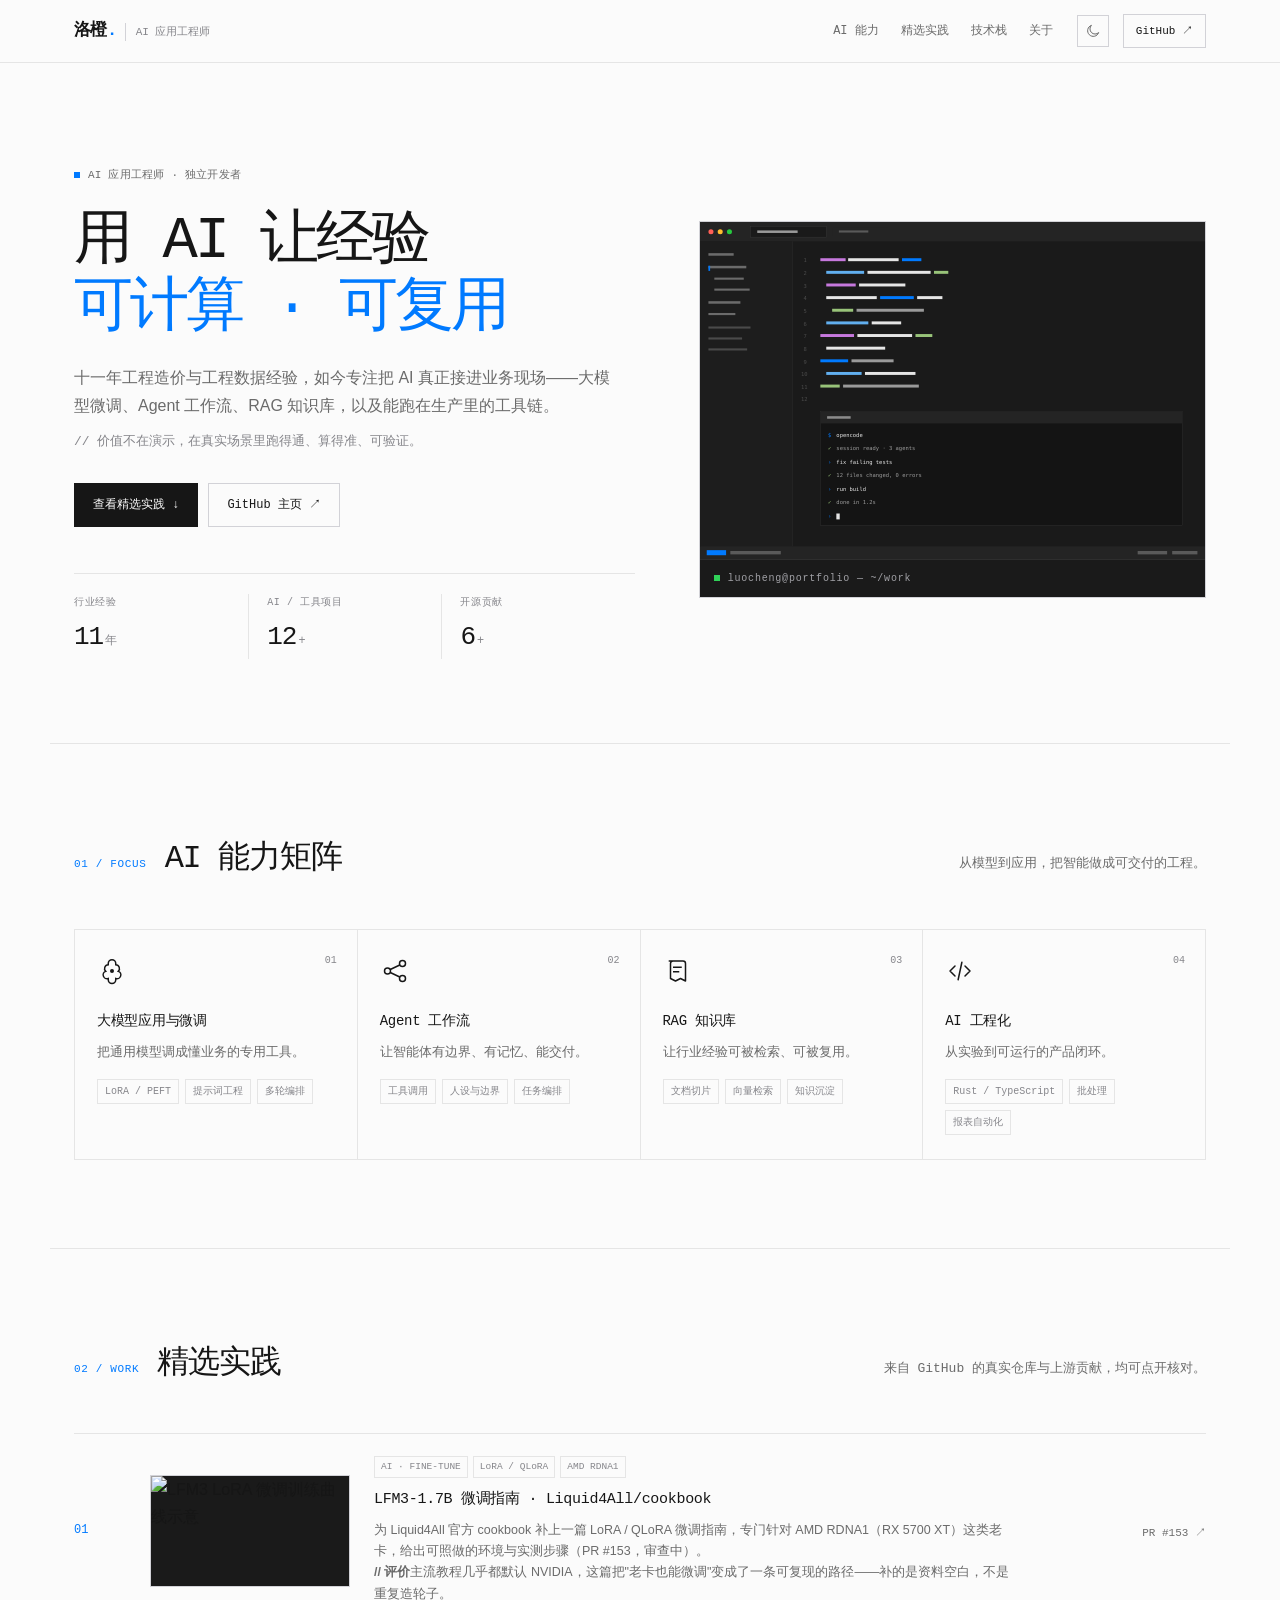
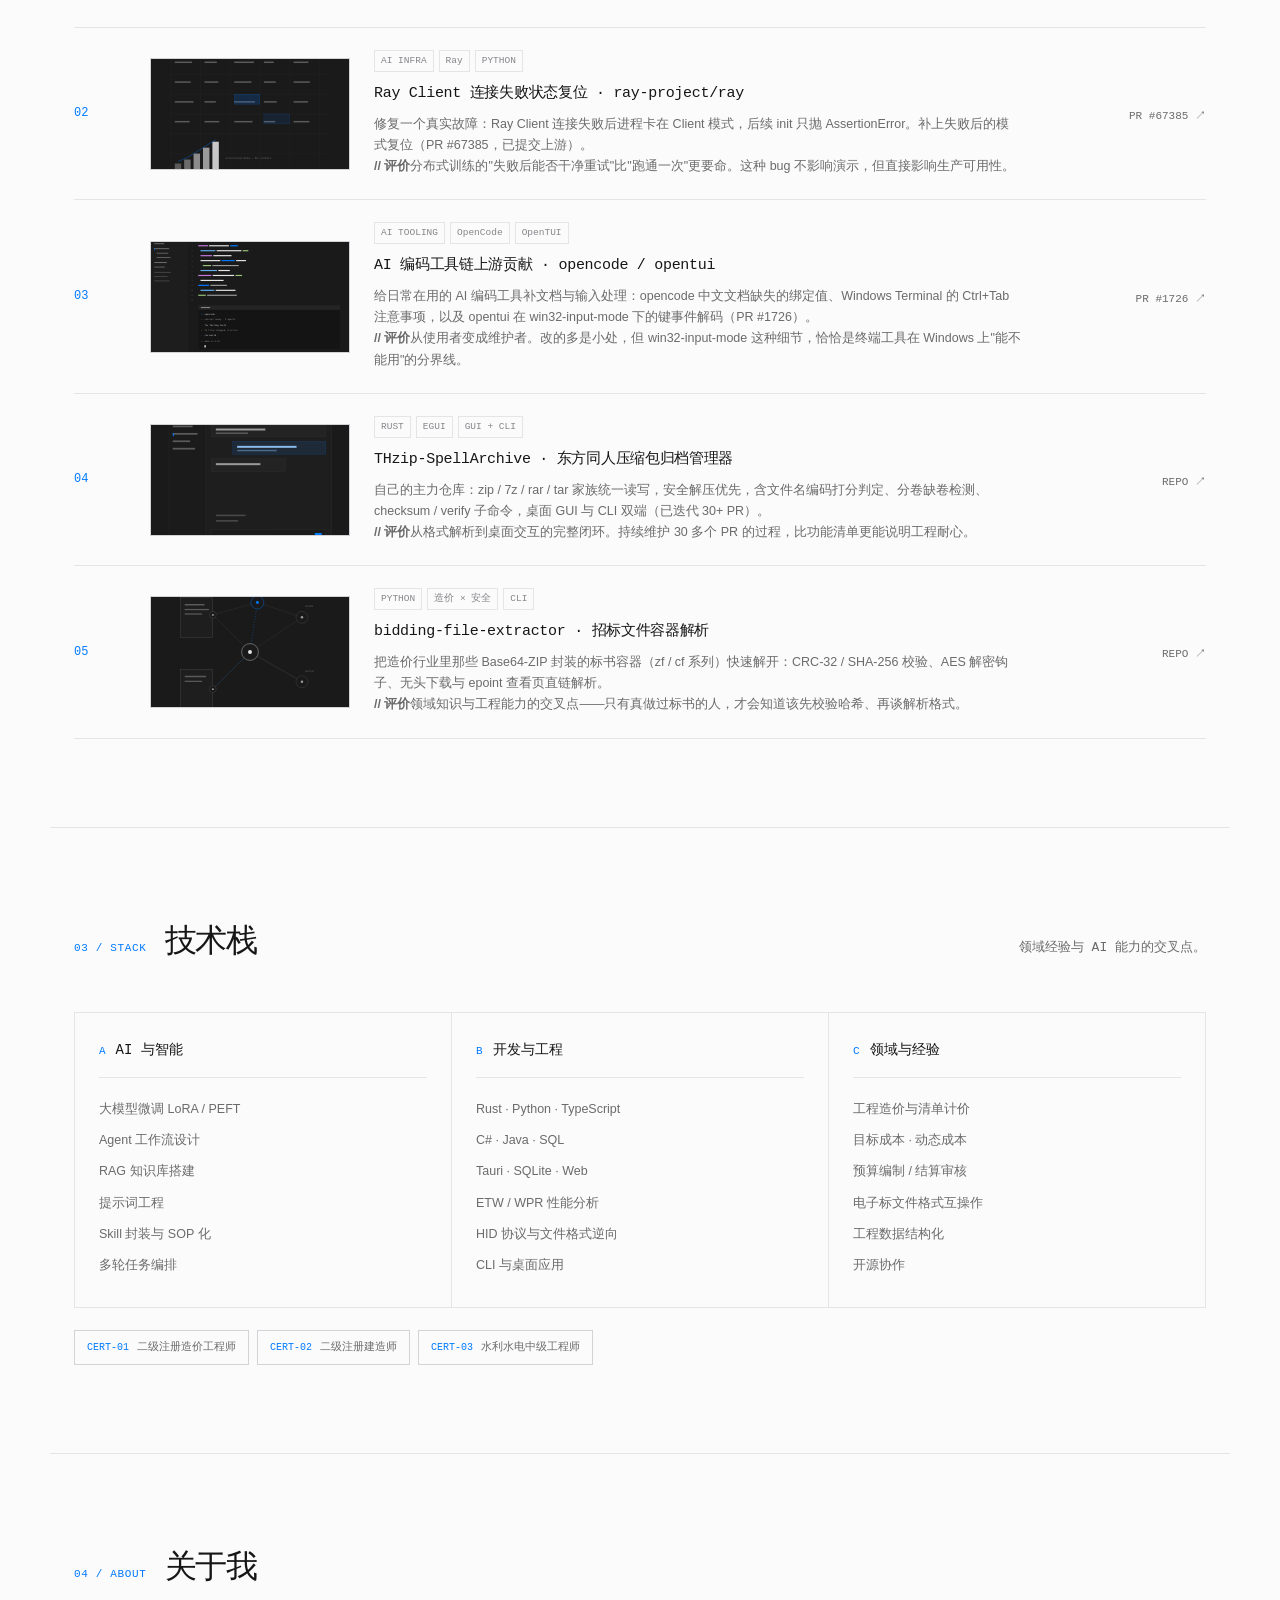
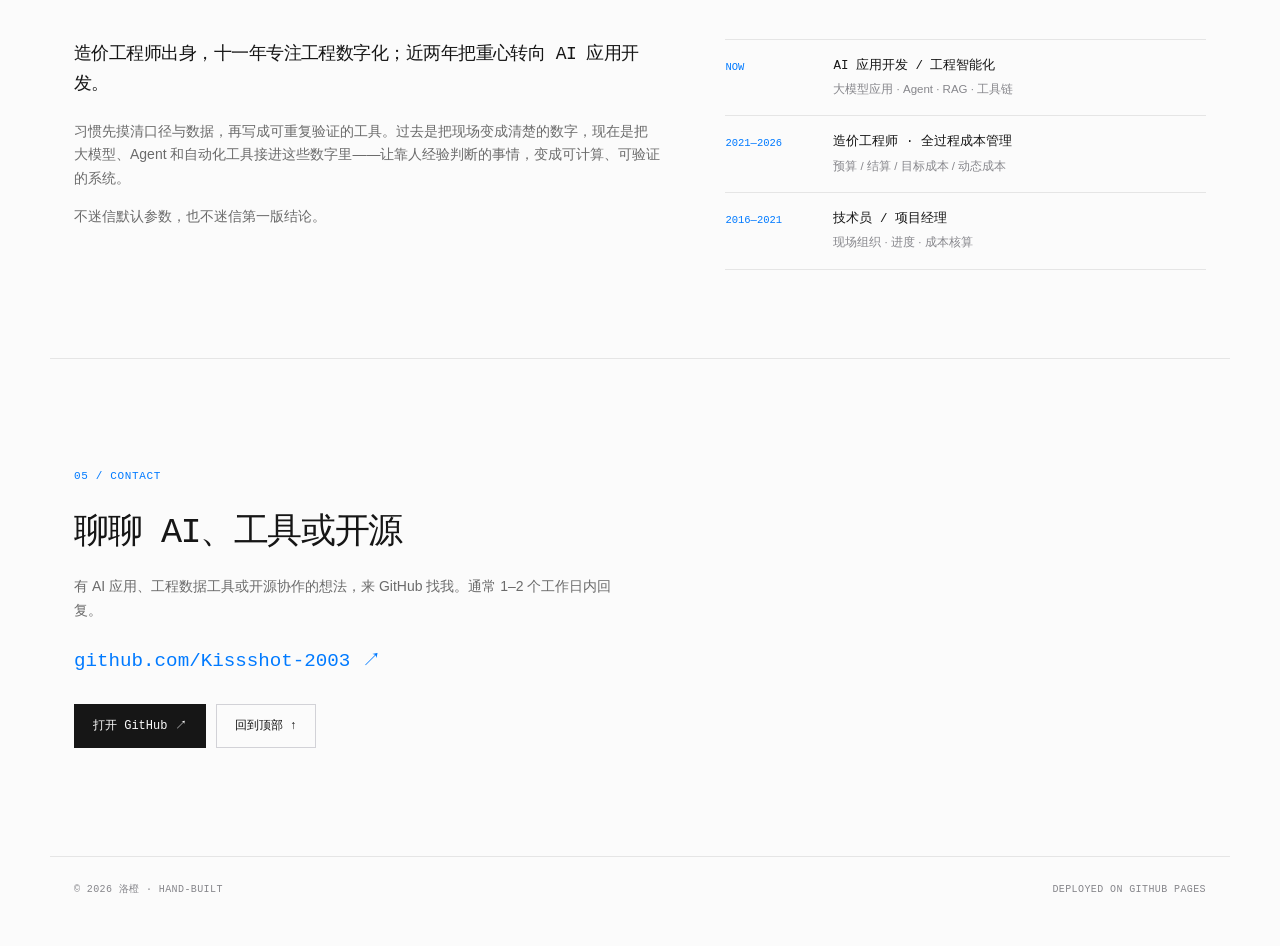
==== commit 0970ba17: "整理精选实践：替换为真实仓库与上游贡献" ====
--- a/index.html
+++ b/index.html
@@ -124,48 +124,63 @@
     <div class="section-head reveal">
       <div class="section-kicker mono">02 / WORK</div>
       <h2 class="section-title">精选实践</h2>
-      <p class="section-desc">聚焦 AI 应用与开发，少量但可核对。</p>
+      <p class="section-desc">来自 GitHub 的真实仓库与上游贡献，均可点开核对。</p>
     </div>
     <div class="project-list">
       <article class="project-card reveal">
         <span class="project-index mono">01</span>
-        <div class="project-media"><img src="assets/project-ai-workspace.svg" alt="AI 工作台示意" loading="lazy" width="800" height="800"></div>
-        <div class="project-content">
-          <div class="project-tags mono"><span>DESKTOP</span><span>AI</span><span>RAG</span></div>
-          <h3>橙 AI · 桌面 AI 工作台</h3>
-          <p>自用的桌面 AI 客户端，验证造价场景下的提示词模板、知识库检索与批处理工作流——把 AI 真正接进日常业务的实验场。</p>
-        </div>
-        <div class="project-meta"><a class="project-link mono" href="https://github.com/Kissshot-2003" target="_blank" rel="noopener">GitHub ↗</a></div>
+        <div class="project-media"><img src="assets/project-finetune.svg" alt="LFM3 LoRA 微调训练曲线示意" loading="lazy" width="800" height="800"></div>
+        <div class="project-content">
+          <div class="project-tags mono"><span>AI · FINE-TUNE</span><span>LoRA / QLoRA</span><span>AMD RDNA1</span></div>
+          <h3>LFM3-1.7B 微调指南 · Liquid4All/cookbook</h3>
+          <p>为 Liquid4All 官方 cookbook 补上一篇 LoRA / QLoRA 微调指南，专门针对 AMD RDNA1（RX 5700 XT）这类老卡，给出可照做的环境与实测步骤（PR #153，审查中）。</p>
+          <p class="project-note"><b>// 评价</b>主流教程几乎都默认 NVIDIA，这篇把"老卡也能微调"变成了一条可复现的路径——补的是资料空白，不是重复造轮子。</p>
+        </div>
+        <div class="project-meta"><a class="project-link mono" href="https://github.com/Liquid4All/cookbook/pull/153" target="_blank" rel="noopener">PR #153 ↗</a></div>
       </article>
       <article class="project-card reveal">
         <span class="project-index mono">02</span>
-        <div class="project-media"><img src="assets/project-rag.svg" alt="RAG 知识库示意" loading="lazy" width="800" height="800"></div>
-        <div class="project-content">
-          <div class="project-tags mono"><span>LoRA</span><span>RAG</span><span>SKILL</span></div>
-          <h3>AI 工程化实践</h3>
-          <p>大模型微调（LoRA / PEFT）、RAG 知识库搭建与 Skill 封装，把一次性的实验沉淀成可复用的能力模块与 SOP。</p>
-        </div>
-        <div class="project-meta"><a class="project-link mono" href="https://github.com/Kissshot-2003" target="_blank" rel="noopener">GitHub ↗</a></div>
+        <div class="project-media"><img src="assets/project-ai-cost.svg" alt="分布式计算状态示意" loading="lazy" width="800" height="800"></div>
+        <div class="project-content">
+          <div class="project-tags mono"><span>AI INFRA</span><span>Ray</span><span>PYTHON</span></div>
+          <h3>Ray Client 连接失败状态复位 · ray-project/ray</h3>
+          <p>修复一个真实故障：Ray Client 连接失败后进程卡在 Client 模式，后续 init 只抛 AssertionError。补上失败后的模式复位（PR #67385，已提交上游）。</p>
+          <p class="project-note"><b>// 评价</b>分布式训练的"失败后能否干净重试"比"跑通一次"更要命。这种 bug 不影响演示，但直接影响生产可用性。</p>
+        </div>
+        <div class="project-meta"><a class="project-link mono" href="https://github.com/ray-project/ray/pull/67385" target="_blank" rel="noopener">PR #67385 ↗</a></div>
       </article>
       <article class="project-card reveal">
         <span class="project-index mono">03</span>
-        <div class="project-media"><img src="assets/project-agent.svg" alt="Agent 智能体示意" loading="lazy" width="800" height="800"></div>
-        <div class="project-content">
-          <div class="project-tags mono"><span>AGENT</span><span>PERSONA</span></div>
-          <h3>群聊读书妖怪</h3>
-          <p>一个安静读群、被 @ 才开口的陪聊 Agent。重点不是话术，而是边界：记得住上下文、不翻旧账、对刷屏和广告冷淡处理。</p>
-        </div>
-        <div class="project-meta"><a class="project-link mono" href="https://github.com/Kissshot-2003" target="_blank" rel="noopener">GitHub ↗</a></div>
+        <div class="project-media"><img src="assets/hero.svg" alt="终端与代码编辑界面示意" loading="lazy" width="800" height="800"></div>
+        <div class="project-content">
+          <div class="project-tags mono"><span>AI TOOLING</span><span>OpenCode</span><span>OpenTUI</span></div>
+          <h3>AI 编码工具链上游贡献 · opencode / opentui</h3>
+          <p>给日常在用的 AI 编码工具补文档与输入处理：opencode 中文文档缺失的绑定值、Windows Terminal 的 Ctrl+Tab 注意事项，以及 opentui 在 win32-input-mode 下的键事件解码（PR #1726）。</p>
+          <p class="project-note"><b>// 评价</b>从使用者变成维护者。改的多是小处，但 win32-input-mode 这种细节，恰恰是终端工具在 Windows 上"能不能用"的分界线。</p>
+        </div>
+        <div class="project-meta"><a class="project-link mono" href="https://github.com/anomalyco/opentui/pull/1726" target="_blank" rel="noopener">PR #1726 ↗</a></div>
       </article>
       <article class="project-card reveal">
         <span class="project-index mono">04</span>
-        <div class="project-media"><img src="assets/project-ai-cost.svg" alt="工程数据智能化示意" loading="lazy" width="800" height="800"></div>
-        <div class="project-content">
-          <div class="project-tags mono"><span>RUST</span><span>TAURI</span><span>DATA</span></div>
-          <h3>开计价 · 数据底座</h3>
-          <p>Rust 投标计价引擎，从人材机含量重算综合单价、生成标准报表。让行业经验先变成干净的数据，再成为 AI 可用的上下文。</p>
-        </div>
-        <div class="project-meta"><a class="project-link mono" href="https://github.com/Kissshot-2003" target="_blank" rel="noopener">GitHub ↗</a></div>
+        <div class="project-media"><img src="assets/project-ai-workspace.svg" alt="桌面应用界面示意" loading="lazy" width="800" height="800"></div>
+        <div class="project-content">
+          <div class="project-tags mono"><span>RUST</span><span>EGUI</span><span>GUI + CLI</span></div>
+          <h3>THzip-SpellArchive · 东方同人压缩包归档管理器</h3>
+          <p>自己的主力仓库：zip / 7z / rar / tar 家族统一读写，安全解压优先，含文件名编码打分判定、分卷缺卷检测、checksum / verify 子命令，桌面 GUI 与 CLI 双端（已迭代 30+ PR）。</p>
+          <p class="project-note"><b>// 评价</b>从格式解析到桌面交互的完整闭环。持续维护 30 多个 PR 的过程，比功能清单更能说明工程耐心。</p>
+        </div>
+        <div class="project-meta"><a class="project-link mono" href="https://github.com/Kissshot-2003/THzip-SpellArchive" target="_blank" rel="noopener">REPO ↗</a></div>
+      </article>
+      <article class="project-card reveal">
+        <span class="project-index mono">05</span>
+        <div class="project-media"><img src="assets/project-rag.svg" alt="文件容器解析示意" loading="lazy" width="800" height="800"></div>
+        <div class="project-content">
+          <div class="project-tags mono"><span>PYTHON</span><span>造价 × 安全</span><span>CLI</span></div>
+          <h3>bidding-file-extractor · 招标文件容器解析</h3>
+          <p>把造价行业里那些 Base64-ZIP 封装的标书容器（zf / cf 系列）快速解开：CRC-32 / SHA-256 校验、AES 解密钩子、无头下载与 epoint 查看页直链解析。</p>
+          <p class="project-note"><b>// 评价</b>领域知识与工程能力的交叉点——只有真做过标书的人，才会知道该先校验哈希、再谈解析格式。</p>
+        </div>
+        <div class="project-meta"><a class="project-link mono" href="https://github.com/Kissshot-2003/bidding-file-extractor" target="_blank" rel="noopener">REPO ↗</a></div>
       </article>
     </div>
   </section>
--- a/assets/style.css
+++ b/assets/style.css
@@ -1,1301 +1,235 @@
-﻿/* ============================================================
-   洛橙 · 个人主页
-   终端 × 编辑排版：编号章节 / 等宽数据 / 单色强 CTA / 常驻状态栏
-   ============================================================ */
-
-:root {
-  --bg: #f5f5f1;
-  --bg-elev: #fbfbf8;
-  --bg-deep: #0c0c0d;
-  --fg: #0d0d0e;
-  --fg-soft: #2a2a2c;
-  --muted: #6b6b70;
-  --muted-2: #94949a;
-  --line: #d8d8d1;
-  --line-2: #e6e6e0;
-  --line-strong: #0d0d0e;
-  --accent: #e8451c;
-  --ok: #15803d;
-  --warn: #b45309;
-  --grid-line: rgba(13, 13, 14, 0.045);
-  --term-fg: #e9e9e2;
-  --term-dim: #8d8d88;
-  --shadow: none;
-
-  --mono: ui-monospace, "Cascadia Mono", "SFMono-Regular", "JetBrains Mono", Consolas, "Liberation Mono", monospace;
-  --sans: "Inter", "Segoe UI Variable Text", "Segoe UI", "Microsoft YaHei", "PingFang SC", system-ui, sans-serif;
-
-  --pad: clamp(20px, 4.2vw, 72px);
-  --topbar-h: 56px;
-  --statusbar-h: 30px;
-  --maxw: 1360px;
-  --radius: 2px;
-}
-
-[data-theme="dark"] {
-  --bg: #0a0a0b;
-  --bg-elev: #111113;
-  --bg-deep: #08080a;
-  --fg: #f0f0ea;
-  --fg-soft: #d6d6d0;
-  --muted: #8f8f96;
-  --muted-2: #6c6c73;
-  --line: #26262a;
-  --line-2: #1b1b1f;
-  --line-strong: #f0f0ea;
-  --accent: #ff5c2e;
-  --ok: #4ade80;
-  --warn: #fbbf24;
-  --grid-line: rgba(255, 255, 255, 0.042);
-  --term-fg: #e9e9e2;
-  --term-dim: #7d7d78;
-}
-
-* { box-sizing: border-box; }
-
-html {
-  scroll-behavior: smooth;
-  scroll-padding-top: calc(var(--topbar-h) + 16px);
-  -webkit-text-size-adjust: 100%;
-}
-
-body {
-  margin: 0;
-  background: var(--bg);
-  color: var(--fg);
-  font-family: var(--sans);
-  font-size: 15px;
-  line-height: 1.7;
-  letter-spacing: 0.01em;
-  text-rendering: optimizeLegibility;
-  -webkit-font-smoothing: antialiased;
-  padding-bottom: var(--statusbar-h);
-  overflow-x: hidden;
-}
-
-/* 方格纸：只铺主内容区 */
-body::before {
-  content: "";
-  position: fixed;
-  inset: 0 0 var(--statusbar-h) 0;
-  z-index: 0;
-  pointer-events: none;
-  background-image:
-    linear-gradient(to right, var(--grid-line) 1px, transparent 1px),
-    linear-gradient(to bottom, var(--grid-line) 1px, transparent 1px);
-  background-size: 24px 24px;
-  mask-image: radial-gradient(ellipse 120% 90% at 50% 0%, #000 35%, transparent 88%);
-  -webkit-mask-image: radial-gradient(ellipse 120% 90% at 50% 0%, #000 35%, transparent 88%);
-}
-
-main, .topbar, .footer, .statusbar { position: relative; z-index: 1; }
-
-::selection { background: var(--accent); color: #fff; }
-
-a { color: inherit; text-decoration: none; }
-button { font: inherit; color: inherit; }
-h1, h2, h3, p, ul, ol, dl, dd { margin: 0; }
-ul, ol { padding: 0; list-style: none; }
-img, svg { display: block; }
-
-.mono { font-family: var(--mono); font-variant-numeric: tabular-nums; }
-.muted { color: var(--muted); }
-.nw { white-space: nowrap; }
-
-:focus-visible {
-  outline: 2px solid var(--accent);
-  outline-offset: 3px;
-}
-
-.skip-link {
-  position: fixed;
-  top: 8px;
-  left: 8px;
-  z-index: 200;
-  padding: 8px 12px;
-  background: var(--fg);
-  color: var(--bg);
-  font-family: var(--mono);
-  font-size: 12px;
-  transform: translateY(-160%);
-  transition: transform 0.2s;
-}
-.skip-link:focus { transform: none; }
-
-/* 光标辉光 */
-.spotlight {
-  position: fixed;
-  top: 0;
-  left: 0;
-  width: 520px;
-  height: 520px;
-  margin: -260px 0 0 -260px;
-  border-radius: 50%;
-  pointer-events: none;
-  z-index: 0;
-  background: radial-gradient(circle, rgba(232, 69, 28, 0.055), transparent 62%);
-  opacity: 0;
-  transition: opacity 0.5s;
-  will-change: transform;
-}
-[data-theme="dark"] .spotlight {
-  background: radial-gradient(circle, rgba(255, 92, 46, 0.075), transparent 62%);
-}
-.spotlight.is-on { opacity: 1; }
-
-/* ── 顶栏 ───────────────────────────────────────────── */
-.topbar {
-  position: fixed;
-  top: 0;
-  left: 0;
-  right: 0;
-  height: var(--topbar-h);
-  z-index: 50;
-  display: flex;
-  align-items: center;
-  gap: 28px;
-  padding: 0 var(--pad);
-  background: color-mix(in srgb, var(--bg) 88%, transparent);
-  -webkit-backdrop-filter: blur(14px) saturate(1.2);
-  backdrop-filter: blur(14px) saturate(1.2);
-  border-bottom: 1px solid var(--line);
-}
-
-.brand {
-  display: flex;
-  align-items: baseline;
-  gap: 6px;
-  font-family: var(--mono);
-  font-size: 13px;
-  letter-spacing: 0.06em;
-  white-space: nowrap;
-}
-.brand-mark { font-family: var(--sans); font-weight: 700; letter-spacing: 0; }
-.brand-slash { color: var(--accent); }
-.brand-sub { color: var(--muted); font-size: 10px; letter-spacing: 0.18em; }
-
-.topnav {
-  display: flex;
-  gap: clamp(10px, 1.8vw, 26px);
-  margin-left: auto;
-}
-.topnav a {
-  position: relative;
-  display: inline-flex;
-  align-items: baseline;
-  gap: 5px;
-  padding: 19px 0 17px;
-  font-size: 12.5px;
-  color: var(--muted);
-  white-space: nowrap;
-  transition: color 0.2s;
-}
-.topnav a span {
-  font-family: var(--mono);
-  font-size: 9.5px;
-  letter-spacing: 0.06em;
-  color: var(--muted-2);
-}
-.topnav a::after {
-  content: "";
-  position: absolute;
-  left: 0;
-  right: 0;
-  bottom: -1px;
-  height: 2px;
-  background: var(--accent);
-  transform: scaleX(0);
-  transform-origin: left;
-  transition: transform 0.28s cubic-bezier(0.2, 0.7, 0.2, 1);
-}
-.topnav a:hover { color: var(--fg); }
-.topnav a[aria-current="true"] { color: var(--fg); }
-.topnav a[aria-current="true"]::after { transform: scaleX(1); }
-.topnav a[aria-current="true"] span { color: var(--accent); }
-
-.top-actions {
-  display: flex;
-  align-items: center;
-  gap: 8px;
-  margin-left: 4px;
-}
-.palette-btn {
-  display: inline-flex;
-  align-items: center;
-  gap: 4px;
-  height: 30px;
-  padding: 0 8px;
-  background: transparent;
-  border: 1px solid var(--line);
-  border-radius: var(--radius);
-  color: var(--muted);
-  cursor: pointer;
-  transition: border-color 0.2s, color 0.2s, background 0.2s;
-}
-.palette-btn:hover { border-color: var(--fg); color: var(--fg); background: var(--bg-elev); }
-.palette-label {
-  margin-left: 5px;
-  font-size: 11px;
-  letter-spacing: 0.06em;
-}
-.kbd {
-  display: inline-flex;
-  align-items: center;
-  justify-content: center;
-  min-width: 18px;
-  height: 18px;
-  padding: 0 4px;
-  border: 1px solid var(--line);
-  border-radius: 2px;
-  font-family: var(--mono);
-  font-size: 10px;
-  line-height: 1;
-  color: var(--muted);
-  background: var(--bg);
-}
-.icon-btn {
-  display: inline-flex;
-  align-items: center;
-  justify-content: center;
-  width: 30px;
-  height: 30px;
-  background: transparent;
-  border: 1px solid var(--line);
-  border-radius: var(--radius);
-  color: var(--muted);
-  cursor: pointer;
-  transition: border-color 0.2s, color 0.2s;
-}
-.icon-btn:hover { border-color: var(--fg); color: var(--fg); }
-
-.progress {
-  position: absolute;
-  left: 0;
-  bottom: -1px;
-  height: 1px;
-  width: 0%;
-  background: var(--accent);
-  transition: width 0.08s linear;
-}
-
-/* ── Hero ───────────────────────────────────────────── */
-.hero {
-  position: relative;
-  max-width: var(--maxw);
-  margin: 0 auto;
-  padding: clamp(46px, 8vh, 92px) var(--pad) clamp(34px, 5vh, 58px);
-  min-height: calc(100svh - var(--topbar-h));
-  display: flex;
-  flex-direction: column;
-  justify-content: center;
-}
-
-.hero-coords {
-  position: absolute;
-  top: calc(var(--topbar-h) + 20px);
-  right: var(--pad);
-  display: flex;
-  gap: 14px;
-  font-size: 9.5px;
-  letter-spacing: 0.14em;
-  color: var(--muted-2);
-}
-.hero-coords span::before { content: "+ "; color: var(--accent); }
-
-.hero-grid {
-  display: grid;
-  grid-template-columns: minmax(0, 1.35fr) minmax(320px, 0.72fr);
-  gap: clamp(28px, 5vw, 76px);
-  align-items: end;
-}
-
-.eyebrow {
-  display: flex;
-  align-items: center;
-  gap: 10px;
-  margin-bottom: clamp(18px, 3vh, 30px);
-  font-family: var(--mono);
-  font-size: 11px;
-  letter-spacing: 0.16em;
-  text-transform: uppercase;
-  color: var(--muted);
-}
-.eyebrow .mark { color: var(--accent); letter-spacing: 0; }
-
-.hero-title {
-  position: relative;
-  font-size: clamp(96px, 17vw, 260px);
-  line-height: 0.95;
-  letter-spacing: -0.065em;
-  font-weight: 800;
-  padding-bottom: 0.02em;
-}
-.hero-title::before {
-  content: attr(data-text);
-  position: absolute;
-  left: 7px;
-  top: 7px;
-  z-index: -1;
-  color: transparent;
-  -webkit-text-stroke: 1px var(--accent);
-  opacity: 0.4;
-  pointer-events: none;
-  user-select: none;
-}
-.hero-title .dot { color: var(--accent); }
-
-.hero-handle {
-  display: inline-block;
-  margin-top: 36px;
-  font-size: 11px;
-  letter-spacing: 0.08em;
-  color: var(--muted);
-  border-bottom: 1px solid var(--line);
-  padding-bottom: 2px;
-  transition: color 0.2s, border-color 0.2s;
-}
-.hero-handle:hover { color: var(--accent); border-color: var(--accent); }
-
-.hero-lede {
-  max-width: 38em;
-  text-wrap: pretty;
-  margin-top: clamp(22px, 3.4vh, 34px);
-  font-size: clamp(14.5px, 1.15vw, 16.5px);
-  line-height: 1.85;
-  color: var(--fg-soft);
-}
-.lede-mobile { display: none; }
-
-.hero-actions {
-  display: flex;
-  flex-wrap: wrap;
-  gap: 10px;
-  margin-top: clamp(24px, 3.6vh, 36px);
-}
-
-.btn {
-  display: inline-flex;
-  align-items: center;
-  justify-content: center;
-  gap: 10px;
-  height: 44px;
-  padding: 0 20px;
-  border: 1px solid var(--line-strong);
-  border-radius: var(--radius);
-  font-size: 13.5px;
-  letter-spacing: 0.02em;
-  cursor: pointer;
-  transition: transform 0.18s ease, background 0.18s, color 0.18s, border-color 0.18s;
-}
-.btn.solid {
-  background: var(--fg);
-  color: var(--bg);
-  border-color: var(--fg);
-}
-.btn.solid:hover { background: var(--accent); border-color: var(--accent); color: #fff; }
-.btn.ghost { background: transparent; color: var(--fg); }
-.btn.ghost:hover { background: var(--bg-elev); }
-.btn:active { transform: translateY(1px); }
-
-.hero-meta {
-  display: grid;
-  grid-template-columns: repeat(3, minmax(0, auto));
-  gap: 10px 34px;
-  margin-top: clamp(30px, 5vh, 54px);
-  padding-top: 18px;
-  border-top: 1px solid var(--line);
-  font-size: 10px;
-  letter-spacing: 0.08em;
-}
-.hero-meta div { display: flex; flex-direction: column; gap: 3px; }
-.hero-meta dt { color: var(--muted-2); font-size: 9px; letter-spacing: 0.16em; }
-.hero-meta dd { color: var(--fg-soft); font-size: 11.5px; font-family: var(--sans); letter-spacing: 0.01em; }
-
-/* 终端 */
-.terminal {
-  position: relative;
-  align-self: end;
-  background: var(--bg-deep);
-  border: 1px solid var(--bg-deep);
-  border-radius: var(--radius);
-  color: var(--term-fg);
-  overflow: hidden;
-  box-shadow: 14px 14px 0 -1px var(--line);
-}
-[data-theme="dark"] .terminal { box-shadow: 14px 14px 0 -1px #17171b; }
-.term-bar {
-  display: flex;
-  align-items: center;
-  gap: 10px;
-  height: 34px;
-  padding: 0 12px;
-  border-bottom: 1px solid rgba(255, 255, 255, 0.09);
-}
-.term-dots { display: flex; gap: 5px; }
-.term-dots i {
-  width: 7px;
-  height: 7px;
-  border-radius: 50%;
-  background: #35353a;
-}
-.term-dots i:first-child { background: var(--accent); }
-.term-title { font-size: 10.5px; letter-spacing: 0.04em; color: var(--term-dim); }
-.term-status {
-  margin-left: auto;
-  display: inline-flex;
-  align-items: center;
-  gap: 6px;
-  font-size: 9px;
-  letter-spacing: 0.14em;
-  color: var(--term-dim);
-}
-.status-dot {
-  display: inline-block;
-  width: 6px;
-  height: 6px;
-  border-radius: 50%;
-  background: #8f8f96;
-  flex: none;
-}
-.status-dot.ok { background: var(--ok); box-shadow: 0 0 0 3px color-mix(in srgb, var(--ok) 16%, transparent); }
-.status-dot.warn { background: var(--warn); box-shadow: 0 0 0 3px color-mix(in srgb, var(--warn) 16%, transparent); }
-.term-status .status-dot { background: #4ade80; box-shadow: 0 0 0 3px rgba(74, 222, 128, 0.16); }
-
-.term-body {
-  padding: 18px 16px 12px;
-  font-size: 11.5px;
-  line-height: 2.05;
-  min-height: 226px;
-}
-.term-body p { white-space: nowrap; overflow: hidden; text-overflow: ellipsis; }
-.term-body .prompt { color: var(--accent); margin-right: 4px; }
-.term-body .cmd { color: var(--term-fg); }
-.term-body .out { color: var(--term-dim); padding-left: 12px; }
-.js .term-body .out { opacity: 0; transition: opacity 0.18s; }
-.term-body .out.is-visible { opacity: 1; }
-.term-end { display: flex; align-items: center; }
-.term-body .caret {
-  display: inline-block;
-  width: 7px;
-  height: 13px;
-  background: var(--accent);
-  animation: blink 1.1s steps(2, start) infinite;
-}
-@keyframes blink { 50% { opacity: 0; } }
-
-.term-foot {
-  display: flex;
-  gap: 14px;
-  padding: 8px 12px;
-  border-top: 1px solid rgba(255, 255, 255, 0.09);
-  font-size: 8.5px;
-  letter-spacing: 0.12em;
-  color: var(--term-dim);
-}
-.term-foot span:last-child { margin-left: auto; }
-
-.scroll-hint {
-  display: flex;
-  align-items: center;
-  gap: 12px;
-  margin-top: clamp(26px, 4vh, 44px);
-  font-size: 9px;
-  letter-spacing: 0.2em;
-  color: var(--muted-2);
-}
-.scroll-line {
-  position: relative;
-  width: 88px;
-  height: 1px;
-  background: var(--line);
-  overflow: hidden;
-}
-.scroll-line::after {
-  content: "";
-  position: absolute;
-  inset: 0;
-  background: var(--accent);
-  animation: scan 2.6s cubic-bezier(0.6, 0, 0.4, 1) infinite;
-}
-@keyframes scan {
-  0% { transform: translateX(-100%); }
-  60%, 100% { transform: translateX(100%); }
-}
-
-/* ── 跑马灯 ─────────────────────────────────────────── */
-.ticker {
-  overflow: hidden;
-  border-top: 1px solid var(--line);
-  border-bottom: 1px solid var(--line);
-  background: var(--bg-elev);
-}
-.ticker-track {
-  display: flex;
-  align-items: center;
-  gap: 26px;
-  width: max-content;
-  padding: 11px 0;
-  font-family: var(--mono);
-  font-size: 10px;
-  letter-spacing: 0.2em;
-  text-transform: uppercase;
-  color: var(--muted);
-  animation: marquee 42s linear infinite;
-}
-.ticker-track i { color: var(--accent); font-style: normal; }
-.ticker-track span { white-space: nowrap; }
-@keyframes marquee {
-  from { transform: translateX(0); }
-  to { transform: translateX(-50%); }
-}
-.ticker:hover .ticker-track { animation-play-state: paused; }
-
-/* ── 章节通用 ───────────────────────────────────────── */
-.chapter {
-  max-width: var(--maxw);
-  margin: 0 auto;
-  padding: clamp(72px, 11vh, 132px) var(--pad) 0;
-}
-.chapter:last-of-type { padding-bottom: clamp(72px, 10vh, 120px); }
-
-.chapter-head {
-  display: grid;
-  grid-template-columns: auto auto 1fr;
-  align-items: baseline;
-  gap: 0 16px;
-  padding-top: 16px;
-  border-top: 1px solid var(--line-strong);
-  margin-bottom: clamp(36px, 6vh, 64px);
-}
-.chapter-no {
-  color: var(--accent);
-  font-size: 12px;
-  letter-spacing: 0.08em;
-}
-.chapter-key {
-  color: var(--muted);
-  font-size: 11px;
-  letter-spacing: 0.1em;
-}
-.chapter-head h2 {
-  grid-column: 1 / -1;
-  margin-top: 14px;
-  font-size: clamp(30px, 4.4vw, 56px);
-  line-height: 1.08;
-  letter-spacing: -0.045em;
-  font-weight: 700;
-}
-.chapter-note {
-  grid-column: 1 / -1;
-  margin-top: 14px;
-  color: var(--muted);
-  font-size: 13px;
-}
-
-/* ── 01 概览 ────────────────────────────────────────── */
-.profile-grid {
-  display: grid;
-  grid-template-columns: minmax(0, 1.15fr) minmax(300px, 0.85fr);
-  gap: clamp(30px, 6vw, 88px);
-  align-items: start;
-}
-.prose p {
-  max-width: 36em;
-  text-wrap: pretty;
-  font-size: clamp(15px, 1.25vw, 17px);
-  line-height: 1.9;
-  color: var(--fg-soft);
-}
-.prose p + p { margin-top: 18px; }
-.prose strong { font-weight: 600; color: var(--fg); }
-.prose .prose-note {
-  margin-top: 26px;
-  font-size: 11px;
-  letter-spacing: 0.06em;
-  color: var(--muted);
-}
-
-.stat-grid {
-  display: grid;
-  grid-template-columns: 1fr 1fr;
-  border-top: 1px solid var(--line);
-  border-left: 1px solid var(--line);
-}
-.stat-grid li {
-  padding: 22px 20px 20px;
-  border-right: 1px solid var(--line);
-  border-bottom: 1px solid var(--line);
-  background: color-mix(in srgb, var(--bg-elev) 55%, transparent);
-}
-.stat-grid strong {
-  display: block;
-  font-size: clamp(34px, 4.6vw, 52px);
-  line-height: 1;
-  letter-spacing: -0.05em;
-  font-weight: 600;
-}
-.stat-grid span {
-  display: block;
-  margin-top: 9px;
-  font-size: 11.5px;
-  color: var(--muted);
-}
-
-.now-strip {
-  display: flex;
-  align-items: center;
-  gap: 12px;
-  margin-top: clamp(30px, 5vh, 52px);
-  padding: 14px 16px;
-  border: 1px solid var(--line);
-  background: var(--bg-elev);
-  font-size: 12.5px;
-  color: var(--fg-soft);
-}
-.now-label {
-  font-size: 9px;
-  letter-spacing: 0.16em;
-  color: var(--accent);
-}
-.now-strip .status-dot { background: var(--ok); }
-.now-strip strong { font-weight: 600; }
-.now-date { margin-left: auto; font-size: 10px; color: var(--muted); }
-
-/* ── 02 履历 ────────────────────────────────────────── */
-.timeline { border-top: 1px solid var(--line); }
-.timeline > li {
-  display: grid;
-  grid-template-columns: minmax(150px, 210px) 1fr;
-  gap: 28px;
-  padding: 26px 0 28px;
-  border-bottom: 1px solid var(--line);
-  transition: background 0.25s;
-}
-.timeline > li:hover { background: color-mix(in srgb, var(--bg-elev) 70%, transparent); }
-.t-time {
-  font-size: 10.5px;
-  letter-spacing: 0.06em;
-  color: var(--muted);
-  padding-top: 5px;
-}
-.t-role {
-  display: flex;
-  flex-wrap: wrap;
-  align-items: baseline;
-  gap: 8px 14px;
-}
-.t-role h3 {
-  font-size: 18px;
-  font-weight: 650;
-  letter-spacing: -0.015em;
-}
-.t-co {
-  font-size: 12px;
-  color: var(--muted);
-}
-.t-co::before {
-  content: "";
-  display: inline-block;
-  width: 14px;
-  height: 1px;
-  margin-right: 8px;
-  vertical-align: middle;
-  background: var(--line);
-}
-.t-points { margin-top: 10px; }
-.t-points li {
-  position: relative;
-  padding-left: 16px;
-  font-size: 13px;
-  line-height: 1.75;
-  color: var(--muted);
-}
-.t-points li::before {
-  content: "";
-  position: absolute;
-  left: 0;
-  top: 0.72em;
-  width: 5px;
-  height: 1px;
-  background: var(--accent);
-}
-.t-points li + li { margin-top: 4px; }
-
-/* ── 03 项目 ────────────────────────────────────────── */
-.filters {
-  display: flex;
-  flex-wrap: wrap;
-  gap: 6px;
-  margin-bottom: 22px;
-}
-.chip {
-  display: inline-flex;
-  align-items: center;
-  gap: 7px;
-  height: 30px;
-  padding: 0 11px;
-  border: 1px solid var(--line);
-  border-radius: var(--radius);
-  background: transparent;
-  font-size: 11.5px;
-  color: var(--muted);
-  cursor: pointer;
-  transition: border-color 0.18s, color 0.18s, background 0.18s;
-}
-.chip .mono { font-size: 9.5px; color: var(--muted-2); }
-.chip:hover { border-color: var(--fg); color: var(--fg); }
-.chip.is-active {
-  background: var(--fg);
-  border-color: var(--fg);
-  color: var(--bg);
-}
-.chip.is-active .mono { color: color-mix(in srgb, var(--bg) 62%, transparent); }
-
-.project-list { border-top: 1px solid var(--line-strong); }
-.project { border-bottom: 1px solid var(--line); }
-.project.is-hidden { display: none; }
-
-.project-head {
-  display: grid;
-  grid-template-columns: 46px minmax(0, 1fr) minmax(0, 260px) 66px 26px;
-  align-items: center;
-  gap: 14px;
-  width: 100%;
-  padding: 19px 6px;
-  background: transparent;
-  border: 0;
-  text-align: left;
-  cursor: pointer;
-  transition: background 0.2s, padding 0.25s;
-}
-.project-head:hover { background: var(--bg-elev); padding-left: 12px; padding-right: 0; }
-.p-idx { font-size: 10px; color: var(--muted-2); transition: color 0.2s; }
-.project-head:hover .p-idx,
-.project.is-open .p-idx { color: var(--accent); }
-
-.p-title { display: flex; flex-direction: column; gap: 3px; min-width: 0; }
-.p-title strong {
-  font-size: clamp(16px, 1.6vw, 20px);
-  font-weight: 650;
-  letter-spacing: -0.02em;
-  white-space: nowrap;
-  overflow: hidden;
-  text-overflow: ellipsis;
-}
-.p-title .en { font-family: var(--mono); font-size: 0.82em; font-weight: 500; color: var(--muted); letter-spacing: 0.02em; }
-.p-title em {
-  font-style: normal;
-  font-size: 11.5px;
-  color: var(--muted);
-  white-space: nowrap;
-  overflow: hidden;
-  text-overflow: ellipsis;
-}
-.p-tags {
-  font-size: 9px;
-  letter-spacing: 0.11em;
-  color: var(--muted-2);
-  text-align: right;
-}
-.p-year { font-size: 10px; color: var(--muted); text-align: right; }
-.p-plus {
-  position: relative;
-  width: 12px;
-  height: 12px;
-  justify-self: end;
-  margin-right: 4px;
-}
-.p-plus::before,
-.p-plus::after {
-  content: "";
-  position: absolute;
-  top: 50%;
-  left: 50%;
-  width: 11px;
-  height: 1px;
-  background: var(--fg);
-  transform: translate(-50%, -50%);
-  transition: transform 0.3s, opacity 0.3s;
-}
-.p-plus::after { transform: translate(-50%, -50%) rotate(90deg); }
-.project.is-open .p-plus::after { transform: translate(-50%, -50%) rotate(0deg); opacity: 0; }
-.project.is-open .p-plus::before { background: var(--accent); }
-
-.project-body {
-  display: grid;
-  grid-template-rows: 0fr;
-  transition: grid-template-rows 0.42s cubic-bezier(0.2, 0.7, 0.2, 1);
-}
-.js .project-body { visibility: hidden; }
-.js .project.is-open .project-body { grid-template-rows: 1fr; visibility: visible; }
-.no-js .project-body,
-html:not(.js) .project-body { grid-template-rows: 1fr; }
-.project-inner {
-  overflow: hidden;
-  opacity: 0;
-  transition: opacity 0.3s;
-}
-.project.is-open .project-inner { opacity: 1; }
-html:not(.js) .project-inner { opacity: 1; }
-
-.project-inner {
-  padding: 0 6px 26px calc(46px + 14px + 6px);
-}
-.project-inner > p {
-  max-width: 44em;
-  font-size: 13.5px;
-  line-height: 1.8;
-  color: var(--fg-soft);
-}
-.project-inner code {
-  font-family: var(--mono);
-  font-size: 0.9em;
-  padding: 1px 5px;
-  border: 1px solid var(--line);
-  background: var(--bg-elev);
-}
-.evidence {
-  margin-top: 16px;
-  border-top: 1px solid var(--line-2);
-}
-.evidence li {
-  display: grid;
-  grid-template-columns: 28px 1fr;
-  gap: 8px;
-  padding: 8px 0;
-  border-bottom: 1px solid var(--line-2);
-  font-size: 12.5px;
-  line-height: 1.7;
-  color: var(--muted);
-}
-.evidence li .mono { color: var(--accent); font-size: 9.5px; padding-top: 2px; }
-.project-foot {
-  display: flex;
-  flex-wrap: wrap;
-  align-items: center;
-  gap: 14px;
-  margin-top: 16px;
-}
-.status-badge {
-  display: inline-flex;
-  align-items: center;
-  gap: 7px;
-  height: 24px;
-  padding: 0 9px;
-  border: 1px solid var(--line);
-  border-radius: var(--radius);
-  font-size: 9.5px;
-  letter-spacing: 0.08em;
-  color: var(--muted);
-}
-.foot-note { font-size: 9px; letter-spacing: 0.09em; color: var(--muted-2); }
-.text-link {
-  font-size: 9.5px;
-  letter-spacing: 0.1em;
-  color: var(--muted);
-  border-bottom: 1px solid var(--line);
-  background: none;
-  border-top: 0; border-left: 0; border-right: 0;
-  padding: 0 0 1px;
-  cursor: pointer;
-  transition: color 0.2s, border-color 0.2s;
-}
-.text-link:hover { color: var(--accent); border-color: var(--accent); }
-
-.list-empty {
-  padding: 40px 0;
-  text-align: center;
-  color: var(--muted);
-  font-size: 12px;
-}
-
-/* ── 04 能力 ────────────────────────────────────────── */
-.stack-grid {
-  display: grid;
-  grid-template-columns: repeat(3, 1fr);
-  gap: 0;
-  border-top: 1px solid var(--line);
-  border-left: 1px solid var(--line);
-}
-.stack-col {
-  padding: 24px 22px 26px;
-  border-right: 1px solid var(--line);
-  border-bottom: 1px solid var(--line);
-  background: color-mix(in srgb, var(--bg-elev) 45%, transparent);
-}
-.stack-col header {
-  display: flex;
-  align-items: baseline;
-  gap: 10px;
-  margin-bottom: 18px;
-}
-.stack-col header .mono {
-  font-size: 10px;
-  color: var(--accent);
-  border: 1px solid var(--line);
-  padding: 1px 5px;
-}
-.stack-col h3 { font-size: 16px; font-weight: 650; letter-spacing: -0.01em; }
-.stack-col li {
-  position: relative;
-  padding: 7px 0 7px 16px;
-  border-top: 1px solid var(--line-2);
-  font-size: 12.5px;
-  color: var(--muted);
-}
-.stack-col li::before {
-  content: "";
-  position: absolute;
-  left: 0;
-  top: 1.05em;
-  width: 6px;
-  height: 1px;
-  background: var(--line);
-}
-.stack-col li:hover { color: var(--fg); }
-.stack-col li:hover::before { background: var(--accent); }
-
-.cert-strip {
-  display: grid;
-  grid-template-columns: repeat(3, 1fr);
-  margin-top: 18px;
-  border: 1px solid var(--line);
-  background: var(--bg-elev);
-}
-.cert-strip li {
-  display: flex;
-  align-items: center;
-  gap: 10px;
-  padding: 14px 18px;
-  font-size: 12.5px;
-}
-.cert-strip li + li { border-left: 1px solid var(--line); }
-.cert-strip .mono { font-size: 8.5px; letter-spacing: 0.1em; color: var(--accent); }
-
-/* ── 05 教育 ────────────────────────────────────────── */
-.edu-grid {
-  display: grid;
-  grid-template-columns: 1fr 1fr;
-  gap: 18px;
-}
-.edu {
-  position: relative;
-  padding: 26px 24px 28px;
-  border: 1px solid var(--line);
-  background: var(--bg-elev);
-}
-.edu::before {
-  content: "";
-  position: absolute;
-  top: -1px;
-  left: -1px;
-  width: 28px;
-  height: 2px;
-  background: var(--accent);
-}
-.edu-time { font-size: 9.5px; letter-spacing: 0.1em; color: var(--muted); }
-.edu h3 { margin-top: 14px; font-size: clamp(20px, 2vw, 26px); font-weight: 650; letter-spacing: -0.03em; }
-.edu p { margin-top: 6px; font-size: 12.5px; color: var(--muted); }
-.edu-note {
-  max-width: 78ch;
-  margin-top: 26px;
-  padding-left: 16px;
-  border-left: 2px solid var(--accent);
-  font-size: 12.5px;
-  line-height: 1.8;
-  color: var(--muted);
-}
-
-/* ── 06 联系 ────────────────────────────────────────── */
-.contact-grid {
-  display: grid;
-  grid-template-columns: minmax(0, 1.25fr) minmax(280px, 0.75fr);
-  gap: clamp(30px, 6vw, 80px);
-  align-items: start;
-}
-.contact-lede { max-width: 42ch; font-size: 14px; color: var(--muted); }
-.contact-mail {
-  display: inline-block;
-  margin-top: 22px;
-  padding-bottom: 6px;
-  border-bottom: 1px solid var(--line);
-  font-family: var(--mono);
-  font-size: clamp(20px, 3.2vw, 38px);
-  letter-spacing: -0.03em;
-  color: var(--fg);
-  transition: color 0.2s, border-color 0.2s;
-  word-break: break-all;
-}
-.contact-mail span { color: var(--accent); }
-.contact-mail:hover { color: var(--accent); border-color: var(--accent); }
-.contact-actions { display: flex; flex-wrap: wrap; gap: 10px; margin-top: 26px; }
-
-.contact-facts { border-top: 1px solid var(--line); }
-.contact-facts > div {
-  display: grid;
-  grid-template-columns: 96px 1fr;
-  gap: 12px;
-  padding: 12px 0;
-  border-bottom: 1px solid var(--line);
-  font-size: 12.5px;
-}
-.contact-facts dt { font-size: 9px; letter-spacing: 0.12em; color: var(--muted-2); padding-top: 4px; }
-.contact-facts dd { color: var(--fg-soft); }
-.contact-facts a { border-bottom: 1px solid var(--line); }
-.contact-facts a:hover { color: var(--accent); border-color: var(--accent); }
-
-.contact-meta {
-  display: flex;
-  flex-wrap: wrap;
-  justify-content: space-between;
-  gap: 12px;
-  margin-top: 40px;
-  padding-top: 16px;
-  border-top: 1px solid var(--line);
-  font-size: 10px;
-  letter-spacing: 0.06em;
-  color: var(--muted-2);
-}
-
-/* ── 页脚 / 状态栏 ──────────────────────────────────── */
-.footer {
-  max-width: var(--maxw);
-  margin: 0 auto;
-  padding: 26px var(--pad) 40px;
-  border-top: 1px solid var(--line);
-  display: flex;
-  flex-wrap: wrap;
-  gap: 14px 30px;
-  justify-content: space-between;
-  font-size: 9.5px;
-  letter-spacing: 0.1em;
-  color: var(--muted);
-}
-.footer-left, .footer-right { display: flex; flex-wrap: wrap; gap: 18px; align-items: center; }
-.footer-right a { border-bottom: 1px solid var(--line); }
-.footer-right a:hover { color: var(--accent); border-color: var(--accent); }
-
-.statusbar {
-  position: fixed;
-  left: 0;
-  right: 0;
-  bottom: 0;
-  z-index: 60;
-  height: var(--statusbar-h);
-  display: flex;
-  align-items: center;
-  gap: 18px;
-  padding: 0 var(--pad);
-  border-top: 1px solid var(--line);
-  background: color-mix(in srgb, var(--bg) 90%, transparent);
-  -webkit-backdrop-filter: blur(12px);
-  backdrop-filter: blur(12px);
-  font-size: 9.5px;
-  letter-spacing: 0.06em;
-  color: var(--muted);
-}
-.sb-group { display: flex; align-items: center; gap: 7px; min-width: 0; }
-.sb-center { margin: 0 auto; }
-.sb-right { margin-left: auto; gap: 8px; }
-.sb-label { color: var(--muted-2); font-size: 8px; letter-spacing: 0.14em; }
-#sbSection { color: var(--fg); white-space: nowrap; }
-#sbClock { color: var(--fg); }
-
-/* ── 命令面板 ───────────────────────────────────────── */
-.palette-backdrop {
-  position: fixed;
-  inset: 0;
-  z-index: 100;
-  background: color-mix(in srgb, var(--bg-deep) 46%, transparent);
-  -webkit-backdrop-filter: blur(6px);
-  backdrop-filter: blur(6px);
-  display: flex;
-  align-items: flex-start;
-  justify-content: center;
-  padding: clamp(60px, 12vh, 120px) 16px 16px;
-}
-.palette-backdrop[hidden] { display: none; }
-.palette {
-  width: min(620px, 100%);
-  background: var(--bg-elev);
-  border: 1px solid var(--line-strong);
-  border-radius: var(--radius);
-  box-shadow: 0 30px 80px -20px rgba(0, 0, 0, 0.35);
-  overflow: hidden;
-  animation: palette-in 0.16s ease-out;
-}
-@keyframes palette-in {
-  from { opacity: 0; transform: translateY(-6px) scale(0.995); }
-  to { opacity: 1; transform: none; }
-}
-.palette-input-row {
-  display: flex;
-  align-items: center;
-  gap: 10px;
-  padding: 14px 16px;
-  border-bottom: 1px solid var(--line);
-}
-.palette-input-row .prompt { color: var(--accent); font-size: 14px; }
-#paletteInput {
-  flex: 1;
-  min-width: 0;
-  background: transparent;
-  border: 0;
-  outline: 0;
-  color: var(--fg);
-  font-family: var(--sans);
-  font-size: 15px;
-}
-#paletteInput::placeholder { color: var(--muted-2); }
-.palette-list {
-  max-height: min(46vh, 380px);
-  overflow-y: auto;
-  padding: 6px;
-}
-.palette-item {
-  display: grid;
-  grid-template-columns: 26px 1fr auto;
-  align-items: center;
-  gap: 10px;
-  padding: 10px 10px;
-  border-radius: 1px;
-  cursor: pointer;
-}
-.palette-item .pi-idx { font-family: var(--mono); font-size: 9px; color: var(--muted-2); }
-.palette-item .pi-label { font-size: 13px; display: flex; align-items: baseline; gap: 8px; }
-.palette-item .pi-label small { font-size: 9.5px; color: var(--muted-2); font-family: var(--mono); letter-spacing: 0.08em; }
-.palette-item .pi-hint { font-family: var(--mono); font-size: 9px; color: var(--muted-2); }
-.palette-item.is-active { background: var(--fg); color: var(--bg); }
-.palette-item.is-active .pi-idx,
-.palette-item.is-active .pi-hint,
-.palette-item.is-active .pi-label small { color: color-mix(in srgb, var(--bg) 62%, transparent); }
-.palette-empty { padding: 24px 14px; text-align: center; font-family: var(--mono); font-size: 11px; color: var(--muted); }
-.palette-foot {
-  display: flex;
-  gap: 16px;
-  padding: 8px 14px;
-  border-top: 1px solid var(--line);
-  font-size: 9px;
-  letter-spacing: 0.06em;
-  color: var(--muted-2);
-}
-.palette-foot .kbd { margin-right: 3px; }
-
-/* ── 滚动显现 ───────────────────────────────────────── */
-.js .reveal {
-  opacity: 0;
-  transform: translateY(16px);
-  transition: opacity 0.6s cubic-bezier(0.2, 0.7, 0.2, 1), transform 0.6s cubic-bezier(0.2, 0.7, 0.2, 1);
-}
-.js .reveal.is-in { opacity: 1; transform: none; }
-
-/* ── 响应式 ─────────────────────────────────────────── */
-@media (max-width: 1080px) {
-  .topnav { gap: 12px; }
-  .topnav a { font-size: 11.5px; }
-  .hero-grid { grid-template-columns: 1fr; gap: 44px; }
-  .hero { min-height: 0; padding-top: 64px; }
-  .terminal { max-width: 520px; }
-  .profile-grid { grid-template-columns: 1fr; }
-  .contact-grid { grid-template-columns: 1fr; }
-  .stack-grid { grid-template-columns: 1fr 1fr; }
-  .project-head { grid-template-columns: 34px minmax(0, 1fr) 60px 22px; }
-  .p-tags { display: none; }
-}
-
-@media (max-width: 760px) {
-  body { font-size: 14px; }
-  .topbar { gap: 10px; }
-  .topnav { display: none; }
-  .palette-btn .palette-label { display: none; }
-  .top-actions { margin-left: auto; }
-  .hero-coords { display: none; }
-  .hero-title { font-size: clamp(88px, 30vw, 140px); }
-  .hero-title::before { display: none; }
-  .hero-handle { margin-top: 18px; }
-  .nw { white-space: normal; }
-  .nw-strict { white-space: nowrap; }
-  .lede-desktop { display: none; }
-  .lede-mobile { display: inline; }
-  .hero-meta { grid-template-columns: 1fr 1fr; gap: 14px 18px; }
-  .hero-meta div:last-child { grid-column: 1 / -1; }
-  .terminal { box-shadow: 8px 8px 0 -1px var(--line); }
-  .term-body { font-size: 10.5px; min-height: 0; padding: 14px 12px 10px; }
-  .timeline > li { grid-template-columns: 1fr; gap: 6px; }
-  .t-time { padding-top: 0; }
-  .project-head { grid-template-columns: 26px minmax(0, 1fr) 52px 18px; gap: 8px; padding: 16px 2px; }
-  .p-title strong { font-size: 15px; }
-  .p-title em { font-size: 10.5px; }
-  .p-year { font-size: 9px; }
-  .project-inner { padding: 0 2px 22px 0; }
-  .project-inner > p { font-size: 12.5px; }
-  .evidence li { font-size: 11.5px; }
-  .stack-grid { grid-template-columns: 1fr; }
-  .cert-strip { grid-template-columns: 1fr; }
-  .cert-strip li + li { border-left: 0; border-top: 1px solid var(--line); }
-  .edu-grid { grid-template-columns: 1fr; }
-  .stat-grid li { padding: 18px 14px; }
-  .statusbar { gap: 10px; }
-  .sb-right { display: none; }
-  .sb-center { margin-left: auto; margin-right: 0; }
-  .footer { font-size: 9px; }
-}
-
-@media (max-width: 520px) {
-  .hero-meta { grid-template-columns: 1fr; }
-  .hero-meta div:last-child { grid-column: auto; }
-  .now-strip { flex-wrap: wrap; }
-  .now-date { margin-left: 0; }
-  .statusbar { font-size: 9px; }
-}
-
-/* ── 减少动态 ───────────────────────────────────────── */
-@media (prefers-reduced-motion: reduce) {
-  html { scroll-behavior: auto; }
-  *, *::before, *::after {
-    animation-duration: 0.001ms !important;
-    animation-iteration-count: 1 !important;
-    transition-duration: 0.001ms !important;
-  }
-  .js .reveal { opacity: 1; transform: none; }
-  .spotlight { display: none; }
-  .ticker-track { animation: none; }
-}
-
-/* ── 打印 / PDF ─────────────────────────────────────── */
-@media print {
-  :root {
-    --bg: #fff;
-    --bg-elev: #fff;
-    --fg: #000;
-    --fg-soft: #111;
-    --muted: #444;
-    --muted-2: #666;
-    --line: #ccc;
-    --line-2: #ddd;
-    --line-strong: #000;
-    --accent: #000;
-  }
-  body { padding: 0; font-size: 10.5pt; background: #fff; }
-  body::before, .topbar, .statusbar, .ticker, .spotlight, .scroll-hint,
-  .palette-backdrop, .hero-actions, .contact-actions, .filters,
-  .project-foot .text-link, #printBtn, .footer-right { display: none !important; }
-  .hero { min-height: 0; padding: 0 0 18pt; }
-  .hero-grid { grid-template-columns: 1fr; }
-  .terminal { display: none; }
-  .hero-title { font-size: 46pt; }
-  .hero-title::before { display: none; }
-  .chapter { padding: 18pt 0 0; break-inside: auto; }
-  .chapter-head { margin-bottom: 12pt; page-break-after: avoid; }
-  .chapter-head h2 { font-size: 20pt; margin-top: 6pt; }
-  .js .reveal { opacity: 1 !important; transform: none !important; }
-  .js .project-body { visibility: visible !important; grid-template-rows: 1fr !important; }
-  .project-inner { opacity: 1 !important; }
-  .project, .timeline > li, .edu, .stack-col { break-inside: avoid; }
-  .project-head { grid-template-columns: 30pt 1fr 60pt 40pt; padding: 8pt 0; }
-  .p-plus { display: none; }
-  .project-inner { padding: 0 0 10pt 30pt; }
-  .hero-lede, .prose p, .project-inner > p { color: #000; }
-  a { text-decoration: none; }
-  .contact-mail { font-size: 16pt; }
-}
+﻿/* ============================================================
+   洛橙 · 个人主页 — OpenCode 风格
+   浅色 / 等宽主导 / 细线 / 零圆角
+   ============================================================ */
+
+:root {
+  --bg: #fbfbfb;
+  --bg-elev: #ffffff;
+  --text: #161616;
+  --text-2: #6b6b6b;
+  --text-3: #86868b;
+  --line: #e5e5e5;
+  --line-2: #d2d2d7;
+  --accent: #007aff;
+  --ink: #1a1a1a;
+  --mono: "SFMono-Regular", Consolas, "Liberation Mono", Menlo, "Courier New", monospace;
+  --sans: Inter, -apple-system, BlinkMacSystemFont, "Segoe UI", "PingFang SC", "Microsoft YaHei", sans-serif;
+  --max: 1180px;
+  color-scheme: light;
+}
+
+[data-theme="dark"] {
+  --bg: #111113;
+  --bg-elev: #18181b;
+  --text: #f5f5f5;
+  --text-2: #a1a1a6;
+  --text-3: #6e6e73;
+  --line: #2a2a2e;
+  --line-2: #3a3a3f;
+  --accent: #0a84ff;
+  --ink: #000000;
+  color-scheme: dark;
+}
+
+* { box-sizing: border-box; }
+html { scroll-behavior: smooth; scroll-padding-top: 76px; }
+body {
+  margin: 0;
+  background: var(--bg);
+  color: var(--text);
+  font-family: var(--sans);
+  font-size: 16px;
+  line-height: 1.7;
+  -webkit-font-smoothing: antialiased;
+}
+.mono { font-family: var(--mono); }
+a { color: inherit; text-decoration: none; }
+img { display: block; max-width: 100%; }
+::selection { background: var(--accent); color: #fff; }
+
+.skip-link { position: absolute; left: -9999px; top: 8px; z-index: 100; background: var(--text); color: var(--bg); padding: 8px 14px; }
+.skip-link:focus { left: 12px; }
+
+/* ── 顶栏 ─────────────────────────────────────────── */
+.site-header {
+  position: sticky; top: 0; z-index: 50;
+  background: var(--bg);
+  border-bottom: 1px solid var(--line);
+}
+.header-inner {
+  max-width: var(--max); margin: 0 auto; height: 62px; padding: 0 24px;
+  display: flex; align-items: center; gap: 24px;
+}
+.logo { display: flex; align-items: baseline; gap: 8px; font-family: var(--mono); }
+.logo-mark { font-weight: 700; font-size: 17px; letter-spacing: -.03em; }
+.logo-dot { color: var(--accent); }
+.logo-role { font-size: 11px; color: var(--text-3); border-left: 1px solid var(--line-2); padding-left: 10px; }
+.nav { display: flex; gap: 22px; margin-left: auto; }
+.nav a { font-family: var(--mono); font-size: 12px; color: var(--text-2); transition: color .15s; }
+.nav a:hover { color: var(--text); }
+.header-actions { display: flex; align-items: center; gap: 14px; }
+.icon-btn {
+  width: 32px; height: 32px; border: 1px solid var(--line-2); background: transparent;
+  color: var(--text-2); cursor: pointer; display: grid; place-items: center; transition: .15s;
+}
+.icon-btn:hover { color: var(--text); border-color: var(--text-3); }
+.icon-sun { display: none; }
+[data-theme="dark"] .icon-moon { display: none; }
+[data-theme="dark"] .icon-sun { display: block; }
+.btn-sm {
+  font-family: var(--mono); font-size: 11px; padding: 7px 12px;
+  border: 1px solid var(--line-2); background: transparent; color: var(--text); transition: .15s;
+}
+.btn-sm:hover { background: var(--text); color: var(--bg); border-color: var(--text); }
+.scroll-progress { position: absolute; left: 0; bottom: -1px; height: 1px; width: 0; background: var(--accent); }
+
+/* ── HERO ─────────────────────────────────────────── */
+.hero { max-width: var(--max); margin: 0 auto; padding: 96px 24px 84px; }
+.hero-inner { display: grid; grid-template-columns: 1.05fr .95fr; gap: 64px; align-items: center; }
+.badge {
+  display: inline-flex; align-items: center; gap: 8px; font-family: var(--mono);
+  font-size: 11px; color: var(--text-2); letter-spacing: .02em;
+}
+.badge-pulse { width: 6px; height: 6px; background: var(--accent); }
+.hero-title {
+  font-family: var(--mono); font-size: clamp(2.4rem, 4.6vw, 4rem); line-height: 1.14;
+  font-weight: 400; letter-spacing: -.05em; margin: 22px 0 22px;
+}
+.hero-title .accent { color: var(--accent); }
+.hero-lede { max-width: 540px; font-size: 16px; color: var(--text-2); margin: 0 0 12px; }
+.hero-sub { max-width: 520px; font-size: 13px; color: var(--text-3); margin: 0 0 30px; font-family: var(--mono); }
+.hero-actions { display: flex; gap: 10px; flex-wrap: wrap; margin-bottom: 46px; }
+.btn {
+  display: inline-flex; align-items: center; justify-content: center; gap: 8px;
+  font-family: var(--mono); font-size: 12px; padding: 11px 18px;
+  border: 1px solid var(--text); transition: .15s; cursor: pointer;
+}
+.btn-primary { background: var(--text); color: var(--bg); }
+.btn-primary:hover { background: var(--accent); border-color: var(--accent); color: #fff; }
+.btn-ghost { background: transparent; color: var(--text); border-color: var(--line-2); }
+.btn-ghost:hover { border-color: var(--text); }
+.hero-stats { display: flex; margin: 0; border-top: 1px solid var(--line); padding-top: 20px; }
+.hero-stats > div { flex: 1; border-right: 1px solid var(--line); padding: 0 18px; }
+.hero-stats > div:first-child { padding-left: 0; }
+.hero-stats > div:last-child { border-right: 0; }
+.hero-stats dt { font-family: var(--mono); font-size: 10px; color: var(--text-3); letter-spacing: .06em; margin-bottom: 4px; }
+.hero-stats dd { margin: 0; }
+.hero-stats dd .mono { font-size: 26px; font-weight: 500; letter-spacing: -.04em; }
+.hero-stats dd .unit { font-size: 12px; color: var(--text-3); margin-left: 2px; }
+
+/* 终端图 */
+.hero-visual { border: 1px solid var(--line-2); background: var(--ink); }
+.visual-frame { overflow: hidden; }
+.visual-frame img { width: 100%; height: auto; }
+.visual-tag {
+  font-family: var(--mono); font-size: 10px; letter-spacing: .08em;
+  color: #a1a1a6; padding: 10px 14px; border-top: 1px solid #2e2e2e;
+  display: flex; align-items: center; gap: 8px;
+}
+.tag-dot { width: 6px; height: 6px; background: #30d158; }
+
+/* ── 通用 section ─────────────────────────────────── */
+.section { max-width: var(--max); margin: 0 auto; padding: 88px 24px; border-top: 1px solid var(--line); }
+.section-head { display: flex; align-items: baseline; gap: 18px; margin-bottom: 42px; }
+.section-kicker { font-family: var(--mono); font-size: 11px; color: var(--accent); letter-spacing: .06em; white-space: nowrap; }
+.section-title { font-family: var(--mono); font-size: clamp(1.4rem, 2.6vw, 2rem); font-weight: 400; letter-spacing: -.04em; margin: 0; }
+.section-desc { color: var(--text-2); font-size: 13px; margin: 0 0 0 auto; font-family: var(--mono); }
+
+/* ── 能力 ─────────────────────────────────────────── */
+.cap-grid { display: grid; grid-template-columns: repeat(4, 1fr); border-top: 1px solid var(--line); border-left: 1px solid var(--line); }
+.cap-card { position: relative; padding: 26px 22px 24px; border-right: 1px solid var(--line); border-bottom: 1px solid var(--line); transition: background .15s; }
+.cap-card:hover { background: var(--bg-elev); }
+.cap-num { position: absolute; top: 22px; right: 20px; font-family: var(--mono); font-size: 10px; color: var(--text-3); }
+.cap-icon { width: 34px; height: 34px; margin-bottom: 20px; color: var(--text); }
+.cap-card h3 { font-family: var(--mono); font-size: 14px; font-weight: 500; margin: 0 0 8px; letter-spacing: -.02em; }
+.cap-card p { font-size: 12.5px; color: var(--text-2); margin: 0 0 16px; line-height: 1.7; }
+.cap-tags { list-style: none; padding: 0; margin: 0; display: flex; flex-wrap: wrap; gap: 6px; }
+.cap-tags li { font-family: var(--mono); font-size: 10px; color: var(--text-3); border: 1px solid var(--line); padding: 3px 7px; }
+
+/* ── 项目列表 ─────────────────────────────────────── */
+.project-list { border-top: 1px solid var(--line); }
+.project-card {
+  display: grid; grid-template-columns: 52px 200px 1fr 160px; gap: 24px; align-items: center;
+  padding: 22px 0; border-bottom: 1px solid var(--line);
+}
+.project-media { width: 200px; height: 112px; overflow: hidden; background: var(--ink); border: 1px solid var(--line-2); }
+.project-media img { width: 100%; height: 100%; object-fit: cover; }
+.project-index { font-family: var(--mono); font-size: 12px; color: var(--accent); }
+.project-content h3 { font-family: var(--mono); font-size: 15px; font-weight: 500; margin: 0 0 7px; letter-spacing: -.02em; }
+.project-content p { font-size: 12.5px; color: var(--text-2); margin: 0; line-height: 1.7; max-width: 62em; }
+.project-tags { display: flex; flex-wrap: wrap; gap: 5px; margin-bottom: 9px; }
+.project-tags span { font-family: var(--mono); font-size: 9.5px; color: var(--text-3); border: 1px solid var(--line); padding: 2px 6px; }
+.project-meta { text-align: right; }
+.project-link { font-family: var(--mono); font-size: 11px; color: var(--text-2); transition: color .15s; }
+.project-link:hover { color: var(--accent); }
+
+/* ── 技术栈 ───────────────────────────────────────── */
+.stack-grid { display: grid; grid-template-columns: repeat(3, 1fr); border-top: 1px solid var(--line); border-left: 1px solid var(--line); }
+.stack-col { padding: 26px 24px; border-right: 1px solid var(--line); border-bottom: 1px solid var(--line); }
+.stack-head { display: flex; align-items: center; gap: 10px; margin-bottom: 16px; padding-bottom: 14px; border-bottom: 1px solid var(--line); }
+.stack-letter { font-family: var(--mono); font-size: 11px; color: var(--accent); }
+.stack-head h3 { font-family: var(--mono); font-size: 14px; font-weight: 500; margin: 0; }
+.stack-col ul { list-style: none; padding: 0; margin: 0; }
+.stack-col li { font-size: 12.5px; color: var(--text-2); padding: 5px 0; }
+.cert-row { list-style: none; padding: 0; margin: 22px 0 0; display: flex; flex-wrap: wrap; gap: 8px; }
+.cert-row li { font-family: var(--mono); font-size: 11px; color: var(--text-2); border: 1px solid var(--line-2); padding: 7px 12px; }
+.cert-row li span { color: var(--accent); margin-right: 8px; font-size: 10px; }
+
+/* ── 关于 ─────────────────────────────────────────── */
+.about-grid { display: grid; grid-template-columns: 1.1fr .9fr; gap: 64px; }
+.about-copy p { color: var(--text-2); font-size: 14px; margin: 0 0 14px; }
+.about-copy .about-lead { color: var(--text); font-size: 18px; font-family: var(--mono); font-weight: 400; letter-spacing: -.03em; margin-bottom: 20px; }
+.mini-timeline { list-style: none; padding: 0; margin: 0; border-top: 1px solid var(--line); }
+.mini-timeline li { display: grid; grid-template-columns: 92px 1fr; gap: 16px; padding: 16px 0; border-bottom: 1px solid var(--line); }
+.mini-timeline li > span { font-family: var(--mono); font-size: 10.5px; color: var(--accent); padding-top: 3px; }
+.mini-timeline strong { display: block; font-family: var(--mono); font-size: 12.5px; font-weight: 500; }
+.mini-timeline small { display: block; color: var(--text-3); font-size: 11.5px; margin-top: 3px; }
+
+/* ── 联系 ─────────────────────────────────────────── */
+.contact { border-bottom: 1px solid var(--line); }
+.contact-card { padding: 20px 0; }
+.contact-card h2 { font-family: var(--mono); font-size: clamp(1.5rem, 3vw, 2.2rem); font-weight: 400; letter-spacing: -.04em; margin: 18px 0 12px; }
+.contact-card > p { color: var(--text-2); font-size: 14px; max-width: 40em; margin: 0 0 22px; }
+.contact-link { font-family: var(--mono); font-size: clamp(.95rem, 2vw, 1.2rem); color: var(--accent); word-break: break-all; }
+.contact-link:hover { text-decoration: underline; }
+.contact-actions { display: flex; gap: 10px; margin-top: 26px; flex-wrap: wrap; }
+
+/* ── 页脚 ─────────────────────────────────────────── */
+.footer { max-width: var(--max); margin: 0 auto; padding: 24px 24px 48px; display: flex; justify-content: space-between; gap: 16px; flex-wrap: wrap; }
+.footer span { font-family: var(--mono); font-size: 10px; color: var(--text-3); letter-spacing: .04em; }
+
+/* ── 显现 ─────────────────────────────────────────── */
+.reveal { opacity: 0; transform: translateY(14px); transition: opacity .5s ease, transform .5s ease; }
+.reveal.is-in { opacity: 1; transform: none; }
+
+/* ── 响应式 ───────────────────────────────────────── */
+@media (max-width: 980px) {
+  .hero-inner { grid-template-columns: 1fr; gap: 40px; }
+  .hero-visual { max-width: 560px; }
+  .cap-grid, .stack-grid { grid-template-columns: repeat(2, 1fr); }
+  .project-card { grid-template-columns: 40px 160px 1fr; }
+  .project-media { width: 160px; height: 90px; }
+  .project-meta { display: none; }
+  .about-grid { grid-template-columns: 1fr; gap: 36px; }
+}
+@media (max-width: 680px) {
+  .header-inner { padding: 0 16px; height: 56px; }
+  .logo-role, .nav { display: none; }
+  .hero { padding: 64px 16px 60px; }
+  .hero-title { font-size: clamp(2rem, 9vw, 2.8rem); }
+  .section { padding: 64px 16px; }
+  .section-head { flex-direction: column; gap: 6px; }
+  .section-desc { margin-left: 0; }
+  .cap-grid, .stack-grid { grid-template-columns: 1fr; }
+  .project-card { grid-template-columns: 32px 1fr; gap: 14px; }
+  .project-media { grid-column: 2; width: 100%; height: 150px; }
+  .project-content { grid-column: 2; }
+  .hero-stats > div { padding: 0 10px; }
+  .hero-stats dd .mono { font-size: 20px; }
+  .footer { padding: 24px 16px 40px; }
+}
+@media (prefers-reduced-motion: reduce) {
+  *, *::before, *::after { animation-duration: .01ms !important; transition-duration: .01ms !important; scroll-behavior: auto !important; }
+  .reveal { opacity: 1; transform: none; }
+}
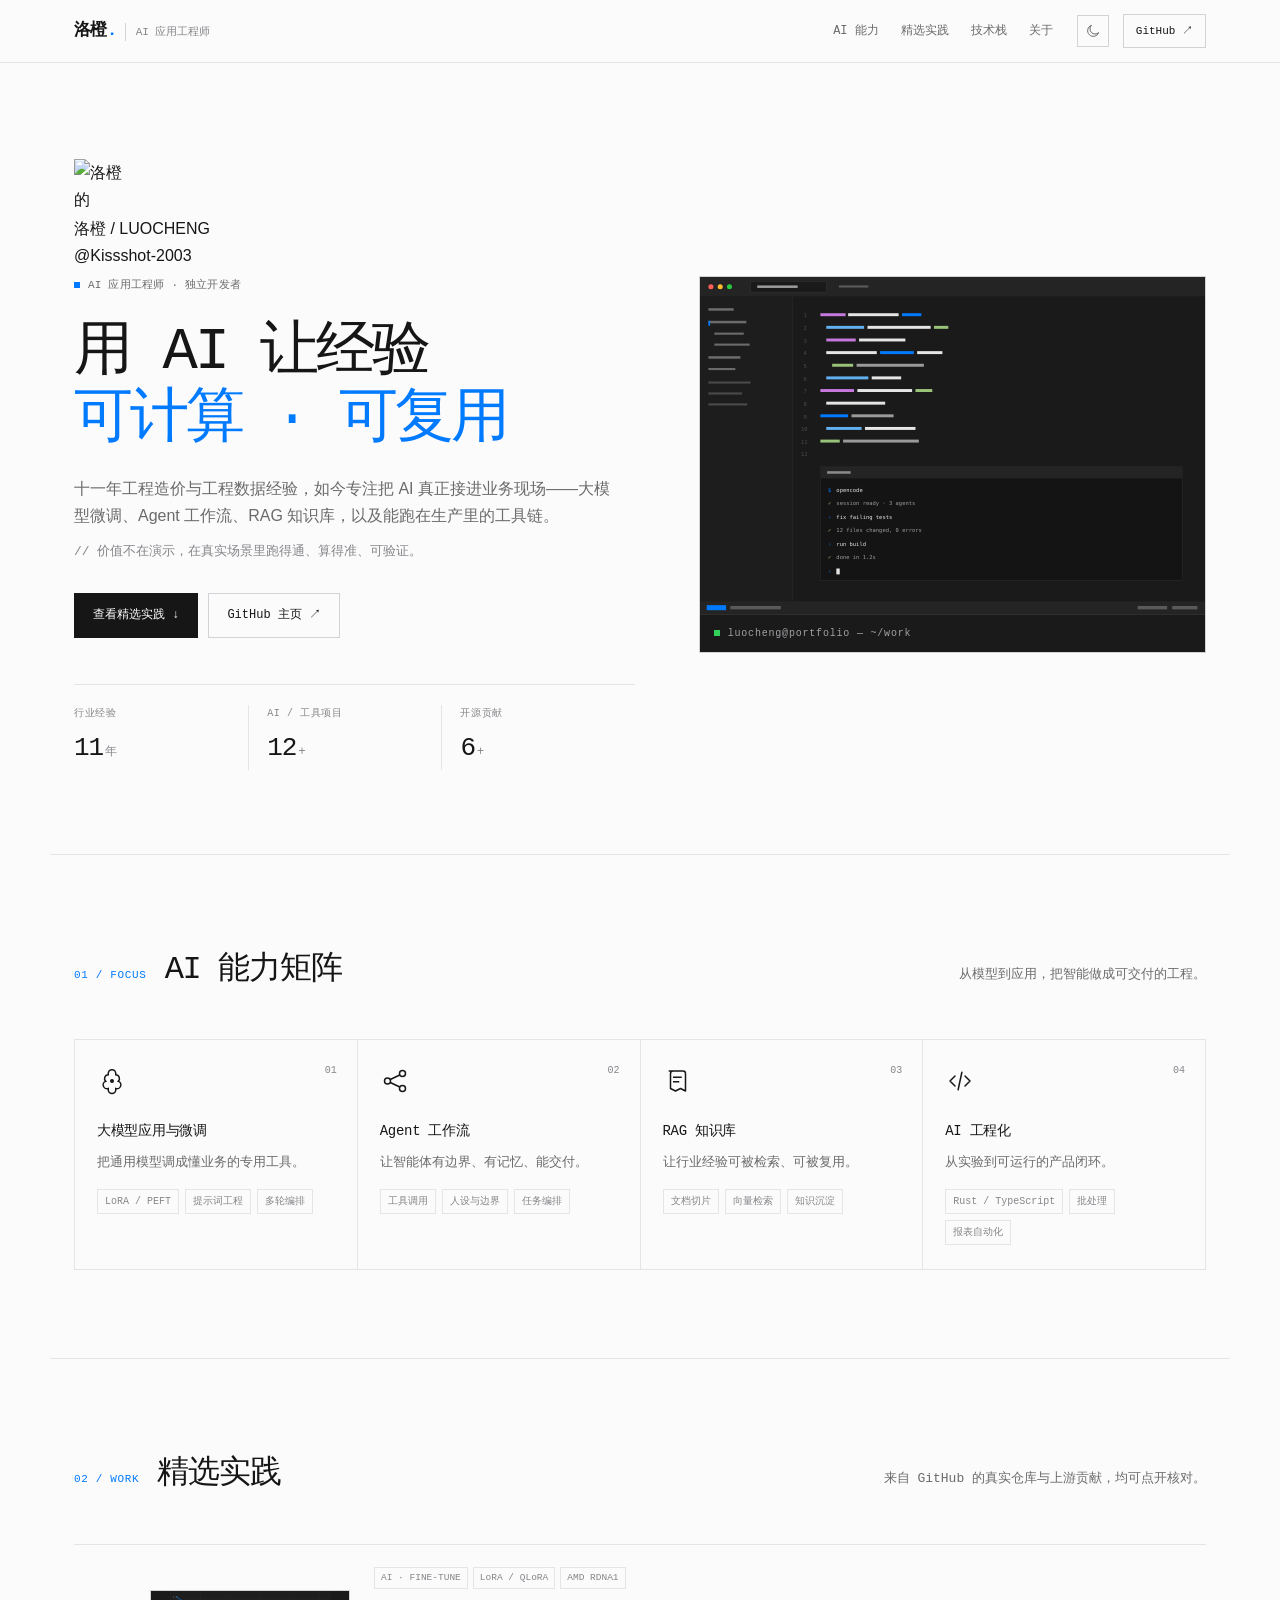
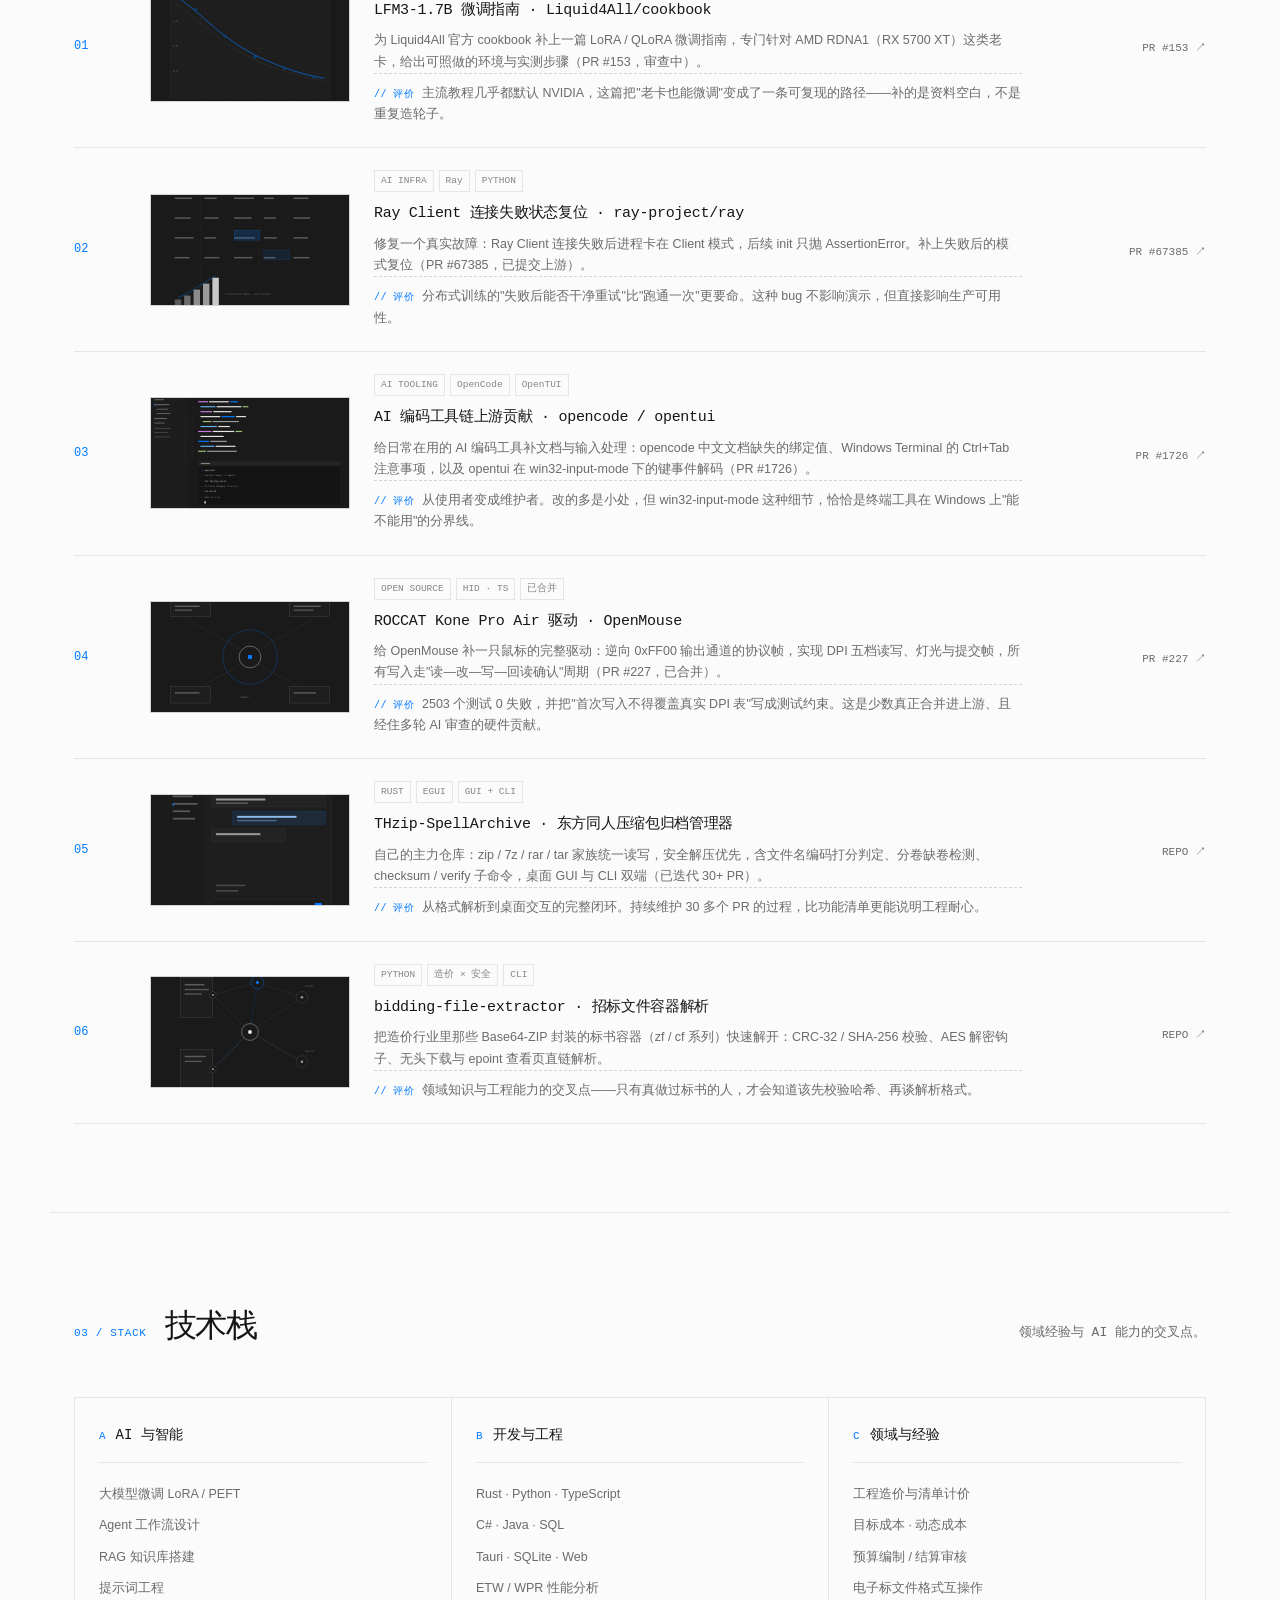
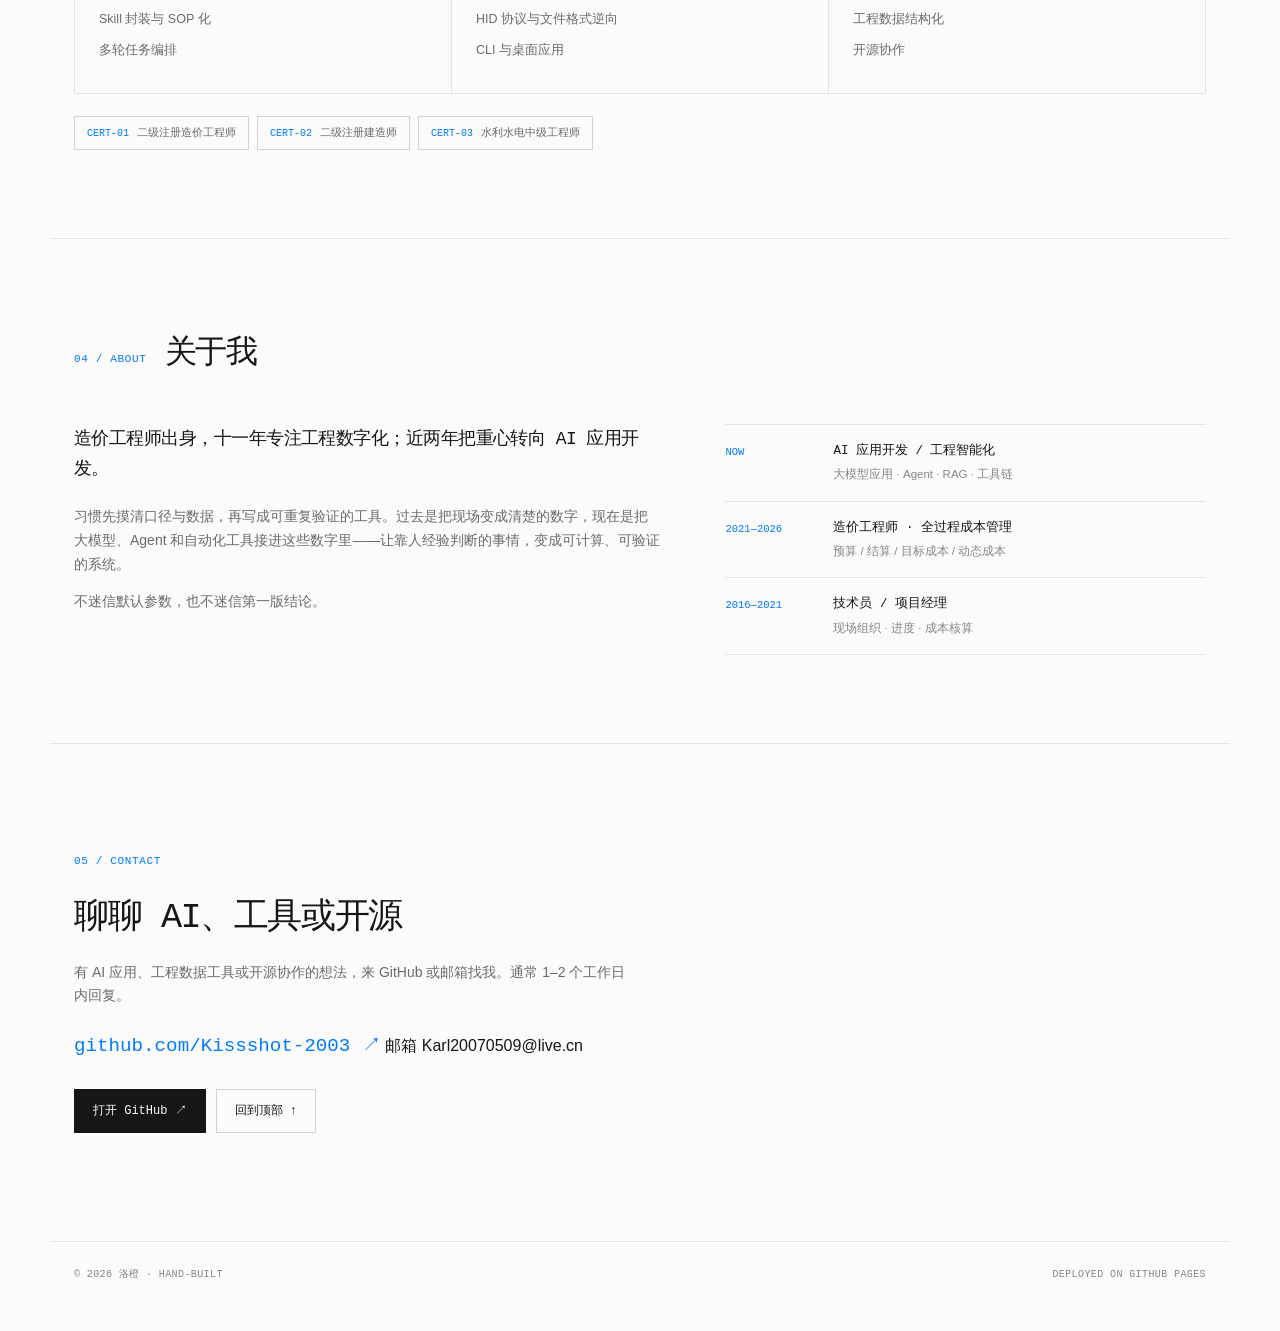
==== commit 8339fbef: "加入 OpenMouse、姓名/邮箱/头像，头像改为彩色原图" ====
--- a/index.html
+++ b/index.html
@@ -59,6 +59,13 @@
   <section class="hero" id="top">
     <div class="hero-inner">
       <div class="hero-copy">
+        <div class="identity reveal">
+          <img class="avatar" src="https://github.com/Kissshot-2003.png?size=160" alt="洛橙的 GitHub 头像" width="56" height="56">
+          <div>
+            <div class="identity-name">洛橙 <span class="en">/ LUOCHENG</span></div>
+            <div class="identity-handle"><a href="https://github.com/Kissshot-2003" target="_blank" rel="noopener">@Kissshot-2003</a></div>
+          </div>
+        </div>
         <div class="badge mono reveal"><span class="badge-pulse"></span>AI 应用工程师 · 独立开发者</div>
         <h1 class="hero-title reveal">用 AI 让经验<br><span class="accent">可计算 · 可复用</span></h1>
         <p class="hero-lede reveal">十一年工程造价与工程数据经验，如今专注把 AI 真正接进业务现场——大模型微调、Agent 工作流、RAG 知识库，以及能跑在生产里的工具链。</p>
@@ -162,6 +169,17 @@
       </article>
       <article class="project-card reveal">
         <span class="project-index mono">04</span>
+        <div class="project-media"><img src="assets/project-agent.svg" alt="设备驱动与协议帧示意" loading="lazy" width="800" height="800"></div>
+        <div class="project-content">
+          <div class="project-tags mono"><span>OPEN SOURCE</span><span>HID · TS</span><span>已合并</span></div>
+          <h3>ROCCAT Kone Pro Air 驱动 · OpenMouse</h3>
+          <p>给 OpenMouse 补一只鼠标的完整驱动：逆向 0xFF00 输出通道的协议帧，实现 DPI 五档读写、灯光与提交帧，所有写入走"读—改—写—回读确认"周期（PR #227，已合并）。</p>
+          <p class="project-note"><b>// 评价</b>2503 个测试 0 失败，并把"首次写入不得覆盖真实 DPI 表"写成测试约束。这是少数真正合并进上游、且经住多轮 AI 审查的硬件贡献。</p>
+        </div>
+        <div class="project-meta"><a class="project-link mono" href="https://github.com/OpenMouse-Project/mouse-protocol/pull/227" target="_blank" rel="noopener">PR #227 ↗</a></div>
+      </article>
+      <article class="project-card reveal">
+        <span class="project-index mono">05</span>
         <div class="project-media"><img src="assets/project-ai-workspace.svg" alt="桌面应用界面示意" loading="lazy" width="800" height="800"></div>
         <div class="project-content">
           <div class="project-tags mono"><span>RUST</span><span>EGUI</span><span>GUI + CLI</span></div>
@@ -172,7 +190,7 @@
         <div class="project-meta"><a class="project-link mono" href="https://github.com/Kissshot-2003/THzip-SpellArchive" target="_blank" rel="noopener">REPO ↗</a></div>
       </article>
       <article class="project-card reveal">
-        <span class="project-index mono">05</span>
+        <span class="project-index mono">06</span>
         <div class="project-media"><img src="assets/project-rag.svg" alt="文件容器解析示意" loading="lazy" width="800" height="800"></div>
         <div class="project-content">
           <div class="project-tags mono"><span>PYTHON</span><span>造价 × 安全</span><span>CLI</span></div>
@@ -238,8 +256,9 @@
     <div class="contact-card reveal">
       <div class="section-kicker mono">05 / CONTACT</div>
       <h2>聊聊 AI、工具或开源</h2>
-      <p>有 AI 应用、工程数据工具或开源协作的想法，来 GitHub 找我。通常 1–2 个工作日内回复。</p>
+      <p>有 AI 应用、工程数据工具或开源协作的想法，来 GitHub 或邮箱找我。通常 1–2 个工作日内回复。</p>
       <a class="contact-link mono" href="https://github.com/Kissshot-2003" target="_blank" rel="noopener">github.com/Kissshot-2003 ↗</a>
+      <span class="contact-email">邮箱 <a href="mailto:Karl20070509@live.cn">Karl20070509@live.cn</a></span>
       <div class="contact-actions">
         <a class="btn btn-primary" href="https://github.com/Kissshot-2003" target="_blank" rel="noopener">打开 GitHub ↗</a>
         <a class="btn btn-ghost" href="#top">回到顶部 ↑</a>
--- a/assets/style.css
+++ b/assets/style.css
@@ -158,6 +158,8 @@
 .project-index { font-family: var(--mono); font-size: 12px; color: var(--accent); }
 .project-content h3 { font-family: var(--mono); font-size: 15px; font-weight: 500; margin: 0 0 7px; letter-spacing: -.02em; }
 .project-content p { font-size: 12.5px; color: var(--text-2); margin: 0; line-height: 1.7; max-width: 62em; }
+.project-note { margin-top: 10px; padding-top: 9px; border-top: 1px dashed var(--line-2); font-size: 11.5px; color: var(--text-3); line-height: 1.6; }
+.project-note b { font-family: var(--mono); font-weight: 400; color: var(--accent); margin-right: 8px; font-size: 10px; letter-spacing: .04em; }
 .project-tags { display: flex; flex-wrap: wrap; gap: 5px; margin-bottom: 9px; }
 .project-tags span { font-family: var(--mono); font-size: 9.5px; color: var(--text-3); border: 1px solid var(--line); padding: 2px 6px; }
 .project-meta { text-align: right; }
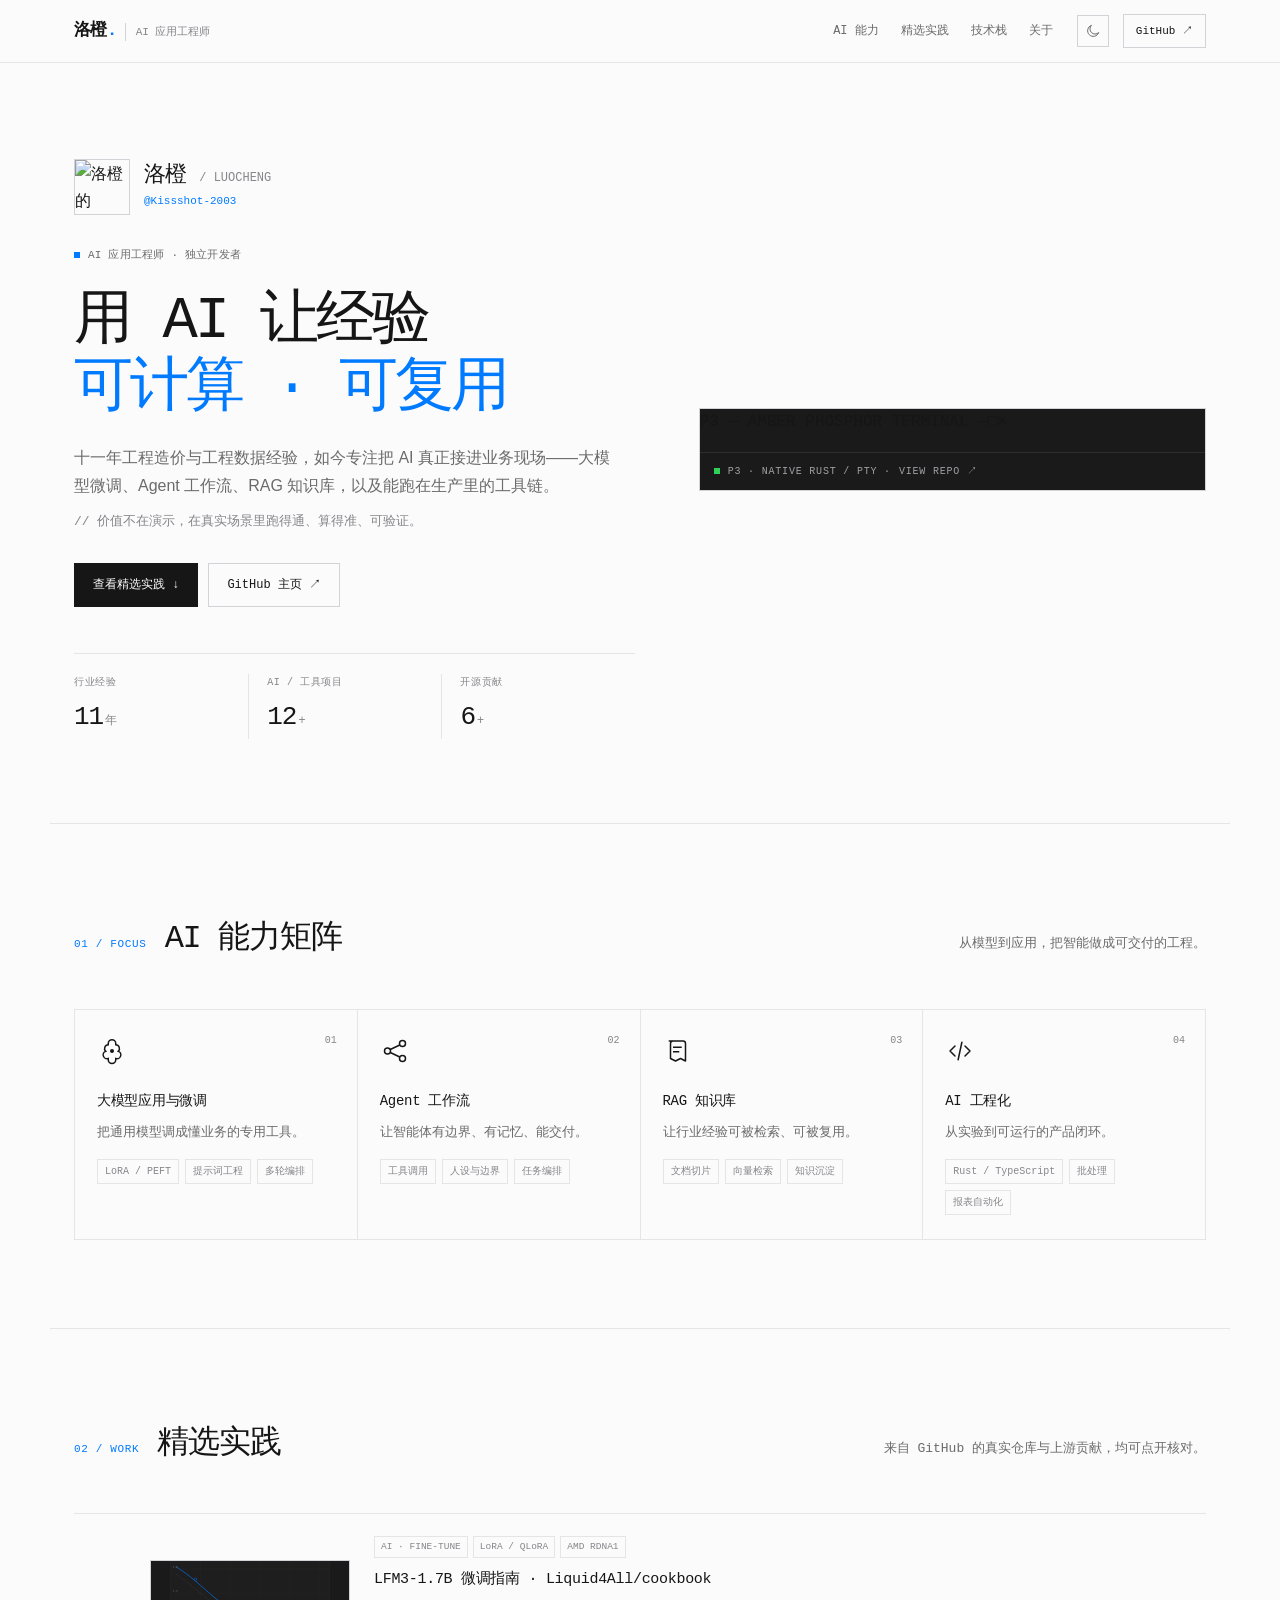
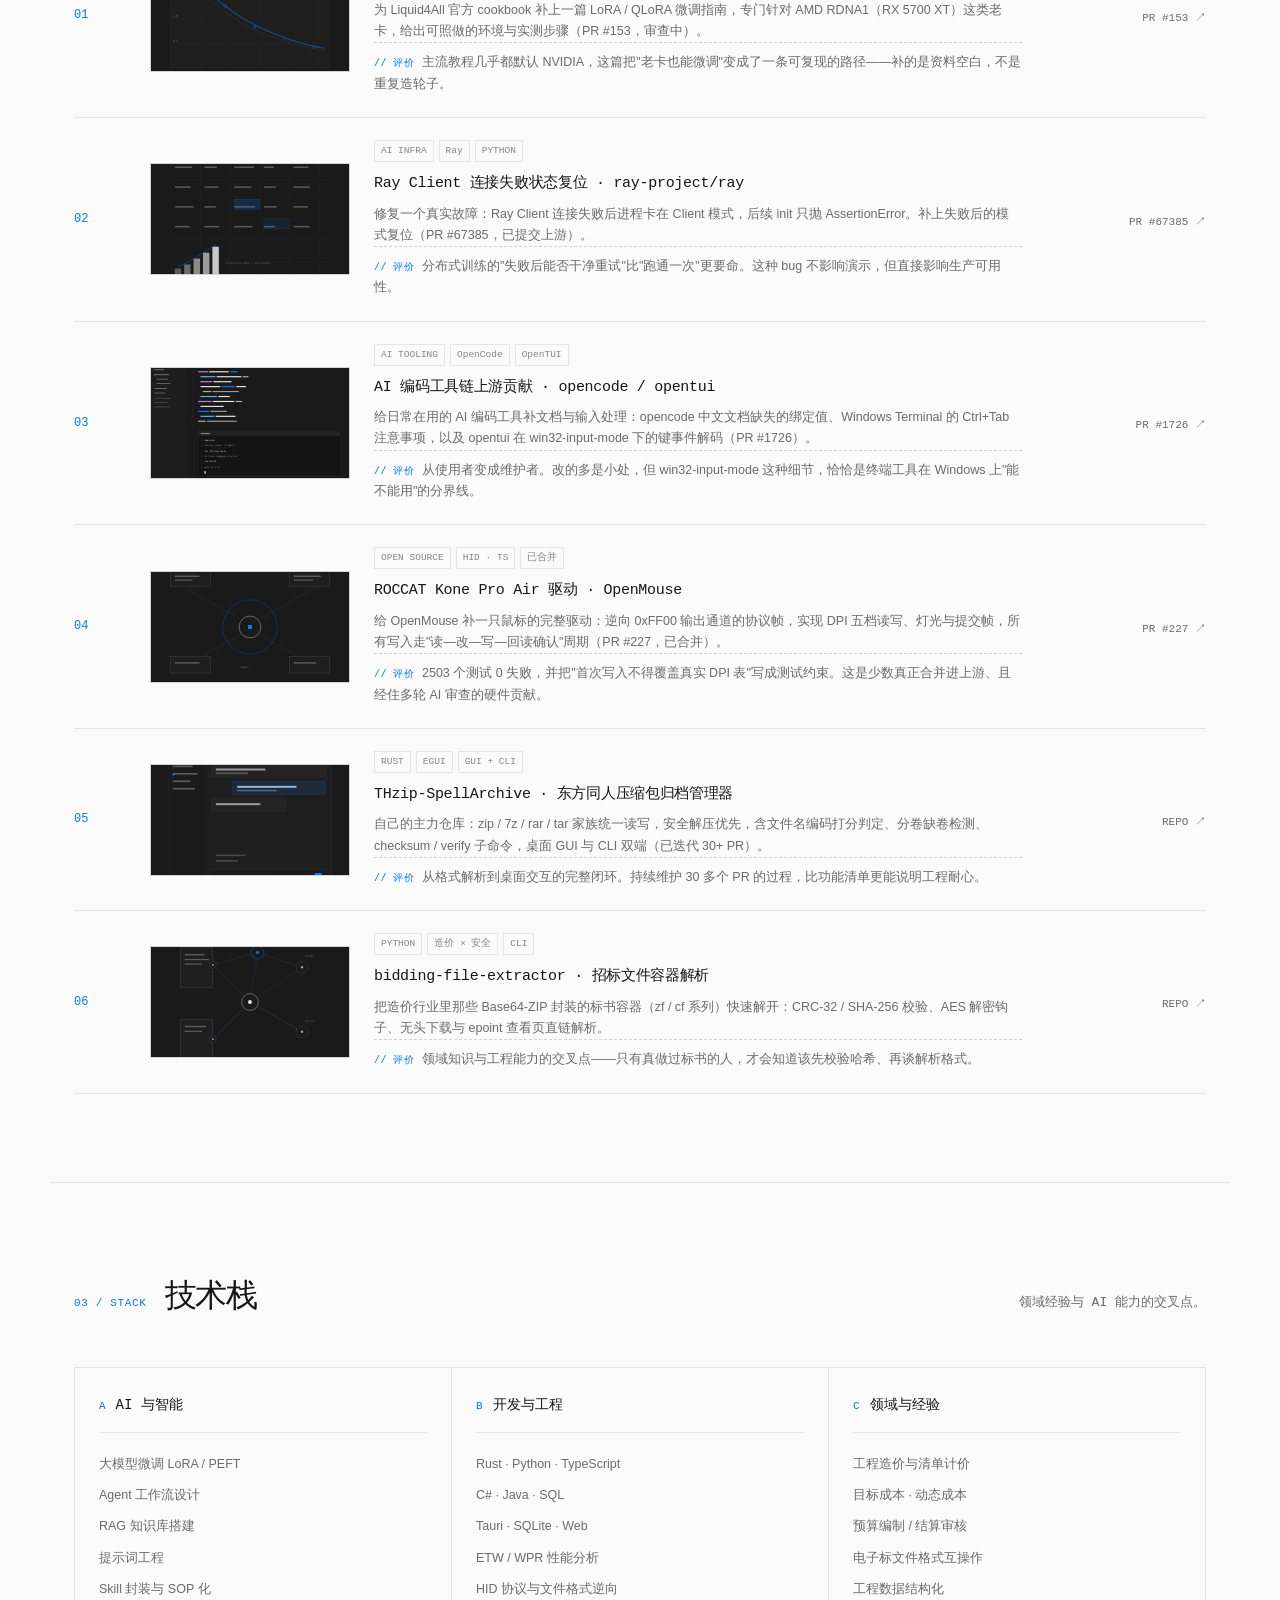
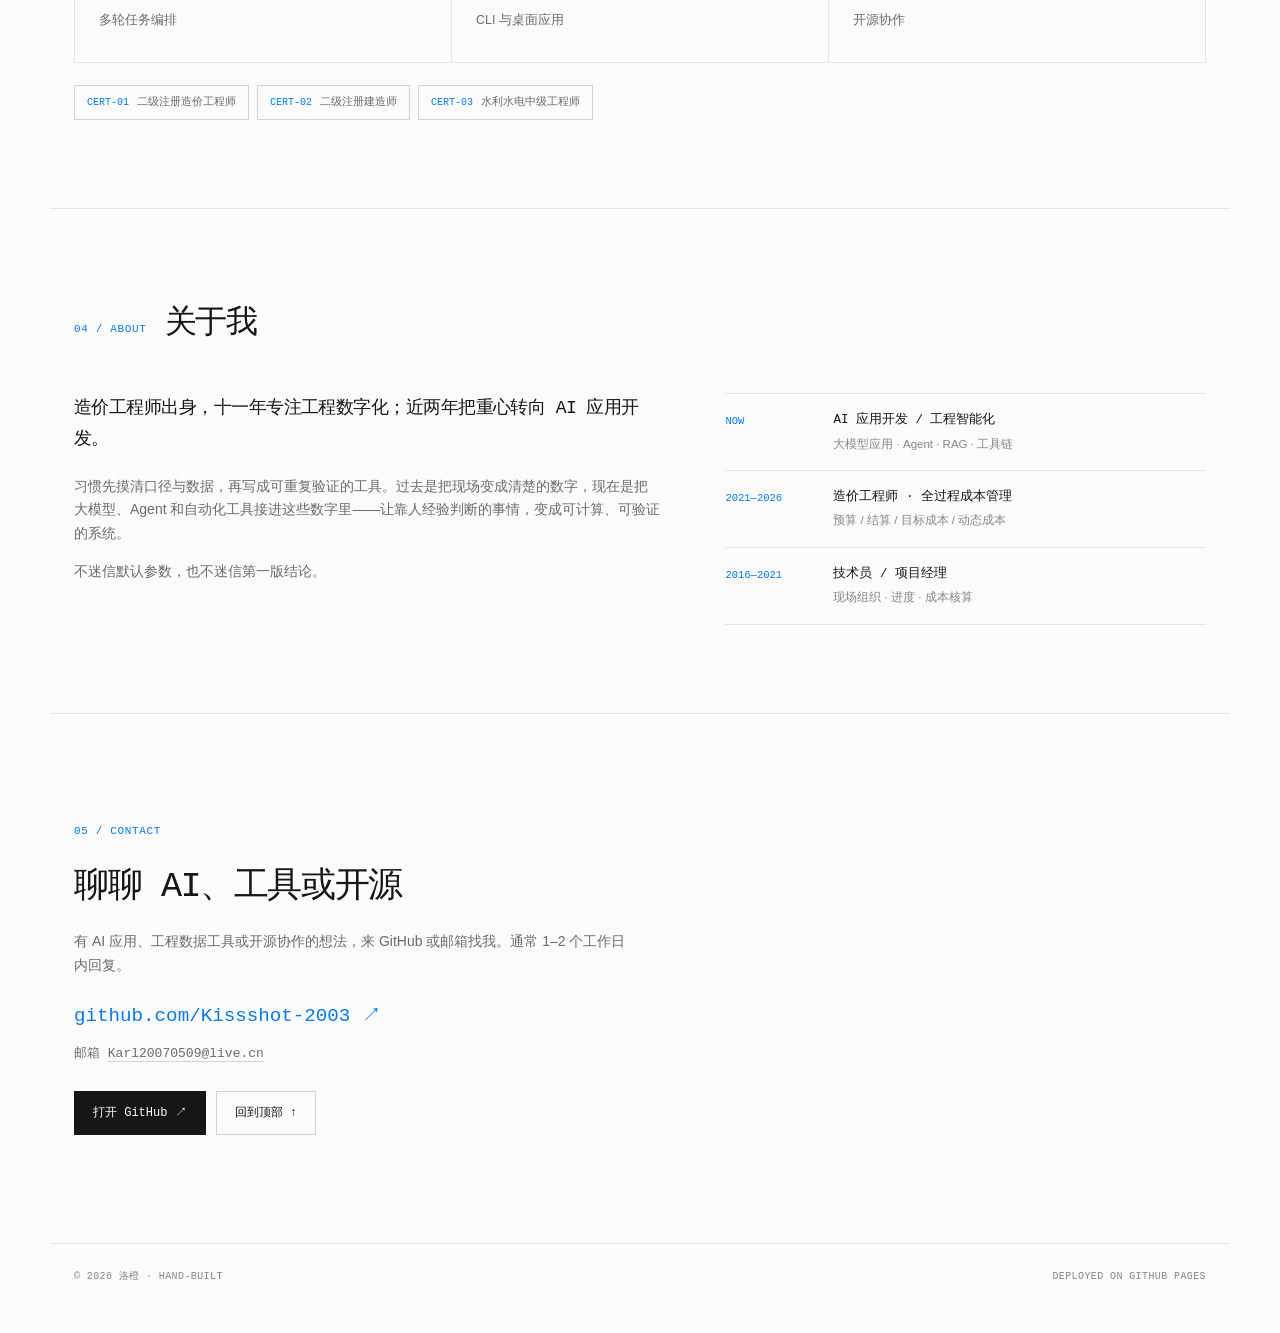
==== commit 38847f7c: "Hero 终端改为 P3 琥珀 CRT 动态复刻" ====
--- a/index.html
+++ b/index.html
@@ -80,10 +80,26 @@
           <div><dt>开源贡献</dt><dd><span class="mono" data-count="6">0</span><span class="unit">+</span></dd></div>
         </dl>
       </div>
-      <div class="hero-visual reveal">
-        <div class="visual-frame"><img src="assets/hero.svg" alt="终端界面示意" width="1200" height="800"></div>
-        <div class="visual-tag mono"><span class="tag-dot"></span>luocheng@portfolio — ~/work</div>
-      </div>
+      <a class="hero-visual reveal" href="https://github.com/Kissshot-2003/p3" target="_blank" rel="noopener" aria-label="查看 P3 琥珀色 CRT 终端项目">
+        <!-- P3 琥珀磷光 CRT 终端 · 动态复刻 -->
+        <div class="p3-cabinet">
+          <div class="p3-titlebar mono">
+            <span class="p3-title">P3 — AMBER PHOSPHOR TERMINAL</span>
+            <span class="p3-winbtns"><i>—</i><i>□</i><i>×</i></span>
+          </div>
+          <div class="p3-screen" id="p3Screen">
+            <div class="p3-glass">
+              <div class="p3-scanlines"></div>
+              <div class="p3-drift"></div>
+              <pre class="p3-text mono" id="p3Text" aria-hidden="true"></pre>
+              <div class="p3-vignette"></div>
+              <div class="p3-reflection"></div>
+            </div>
+            <div class="p3-lamp" aria-hidden="true"></div>
+          </div>
+        </div>
+        <div class="visual-tag mono"><span class="tag-dot"></span>P3 · NATIVE RUST / PTY · <span class="p3-open">VIEW REPO ↗</span></div>
+      </a>
     </div>
   </section>
 
--- a/assets/style.css
+++ b/assets/style.css
@@ -92,6 +92,16 @@
   font-size: 11px; color: var(--text-2); letter-spacing: .02em;
 }
 .badge-pulse { width: 6px; height: 6px; background: var(--accent); }
+
+/* 身份：头像 + 名字 */
+.identity { display: flex; align-items: center; gap: 14px; margin-bottom: 24px; }
+.avatar {
+  width: 56px; height: 56px; object-fit: cover; border: 1px solid var(--line-2);
+}
+.identity-name { font-family: var(--mono); font-size: 22px; font-weight: 500; letter-spacing: -.03em; line-height: 1.2; }
+.identity-name .en { color: var(--text-3); font-size: 12px; font-weight: 400; letter-spacing: 0; }
+.identity-handle { font-family: var(--mono); font-size: 11px; color: var(--text-2); margin-top: 3px; }
+.identity-handle a { color: var(--accent); }
 .hero-title {
   font-family: var(--mono); font-size: clamp(2.4rem, 4.6vw, 4rem); line-height: 1.14;
   font-weight: 400; letter-spacing: -.05em; margin: 22px 0 22px;
@@ -195,6 +205,9 @@
 .contact-card > p { color: var(--text-2); font-size: 14px; max-width: 40em; margin: 0 0 22px; }
 .contact-link { font-family: var(--mono); font-size: clamp(.95rem, 2vw, 1.2rem); color: var(--accent); word-break: break-all; }
 .contact-link:hover { text-decoration: underline; }
+.contact-email { display: block; font-family: var(--mono); font-size: 13px; color: var(--text-2); margin-top: 10px; word-break: break-all; }
+.contact-email a { color: var(--text-2); border-bottom: 1px solid var(--line-2); }
+.contact-email a:hover { color: var(--accent); border-color: var(--accent); }
 .contact-actions { display: flex; gap: 10px; margin-top: 26px; flex-wrap: wrap; }
 
 /* ── 页脚 ─────────────────────────────────────────── */
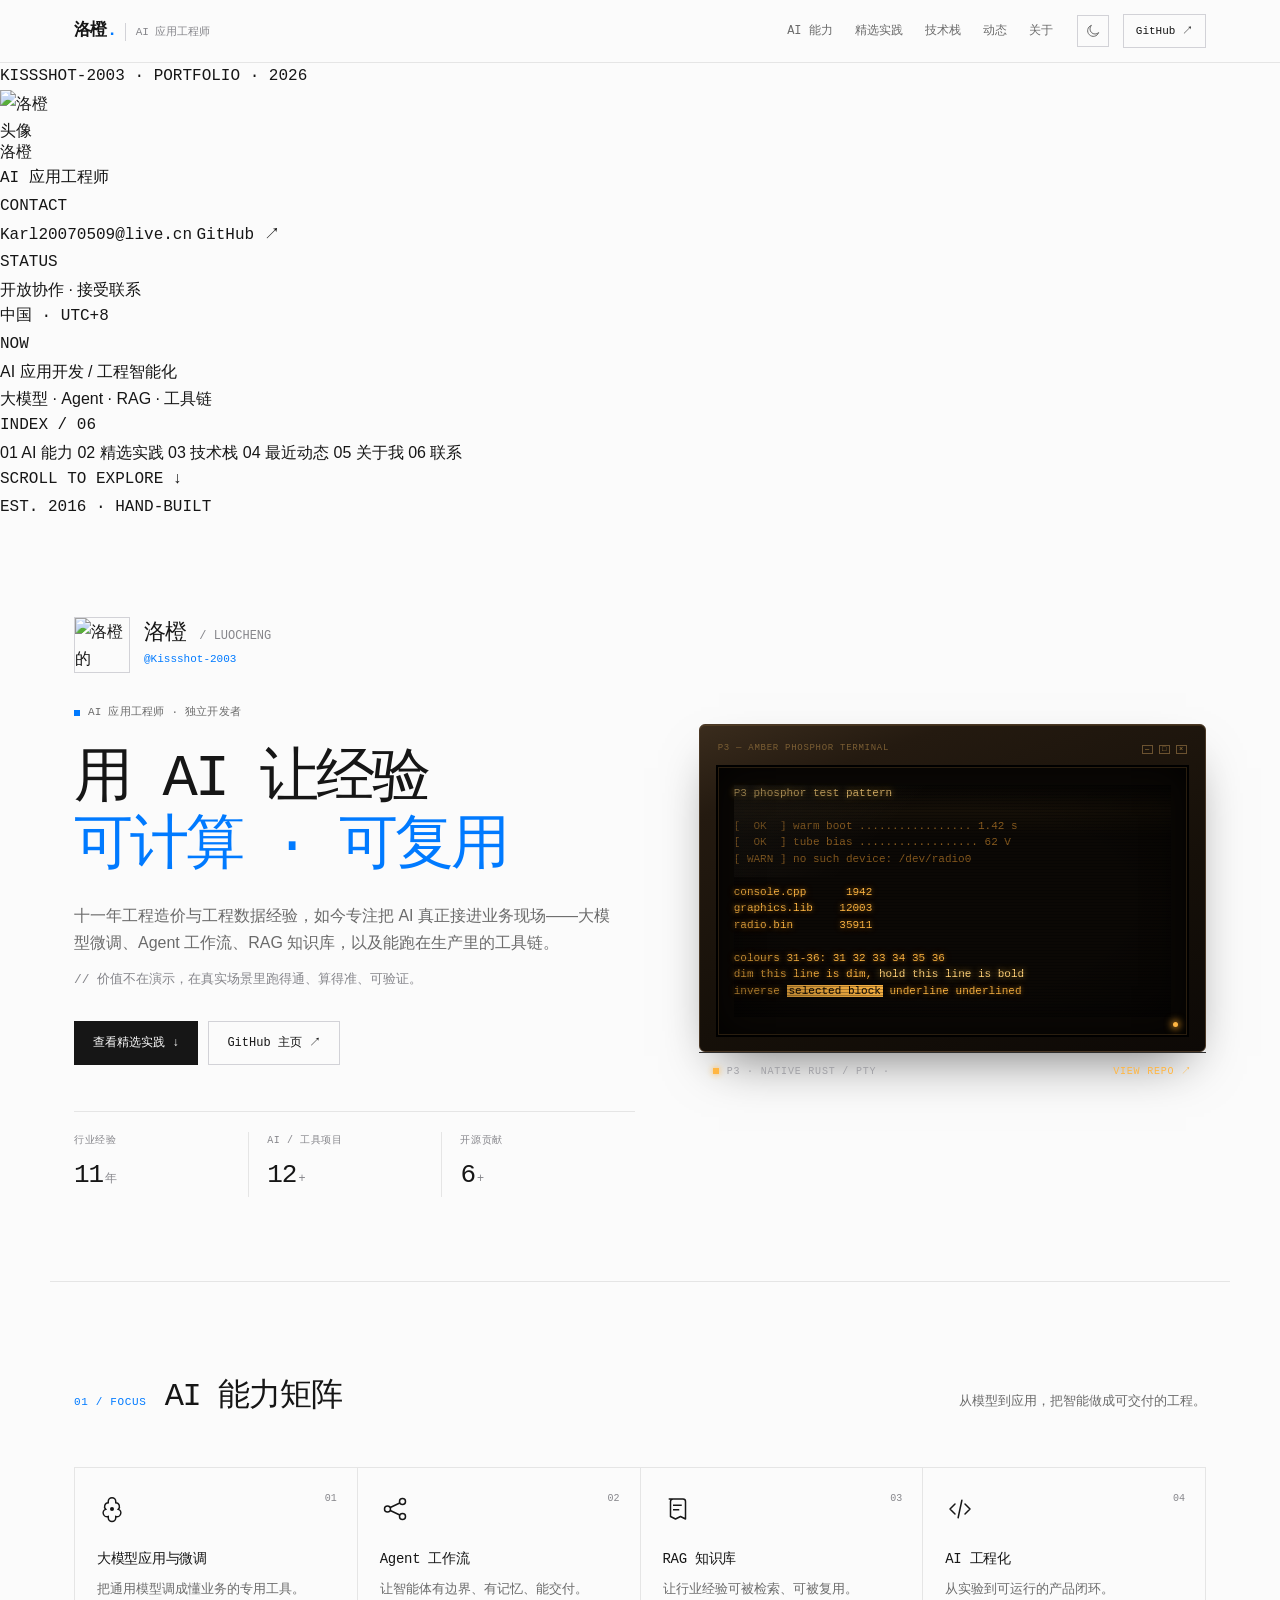
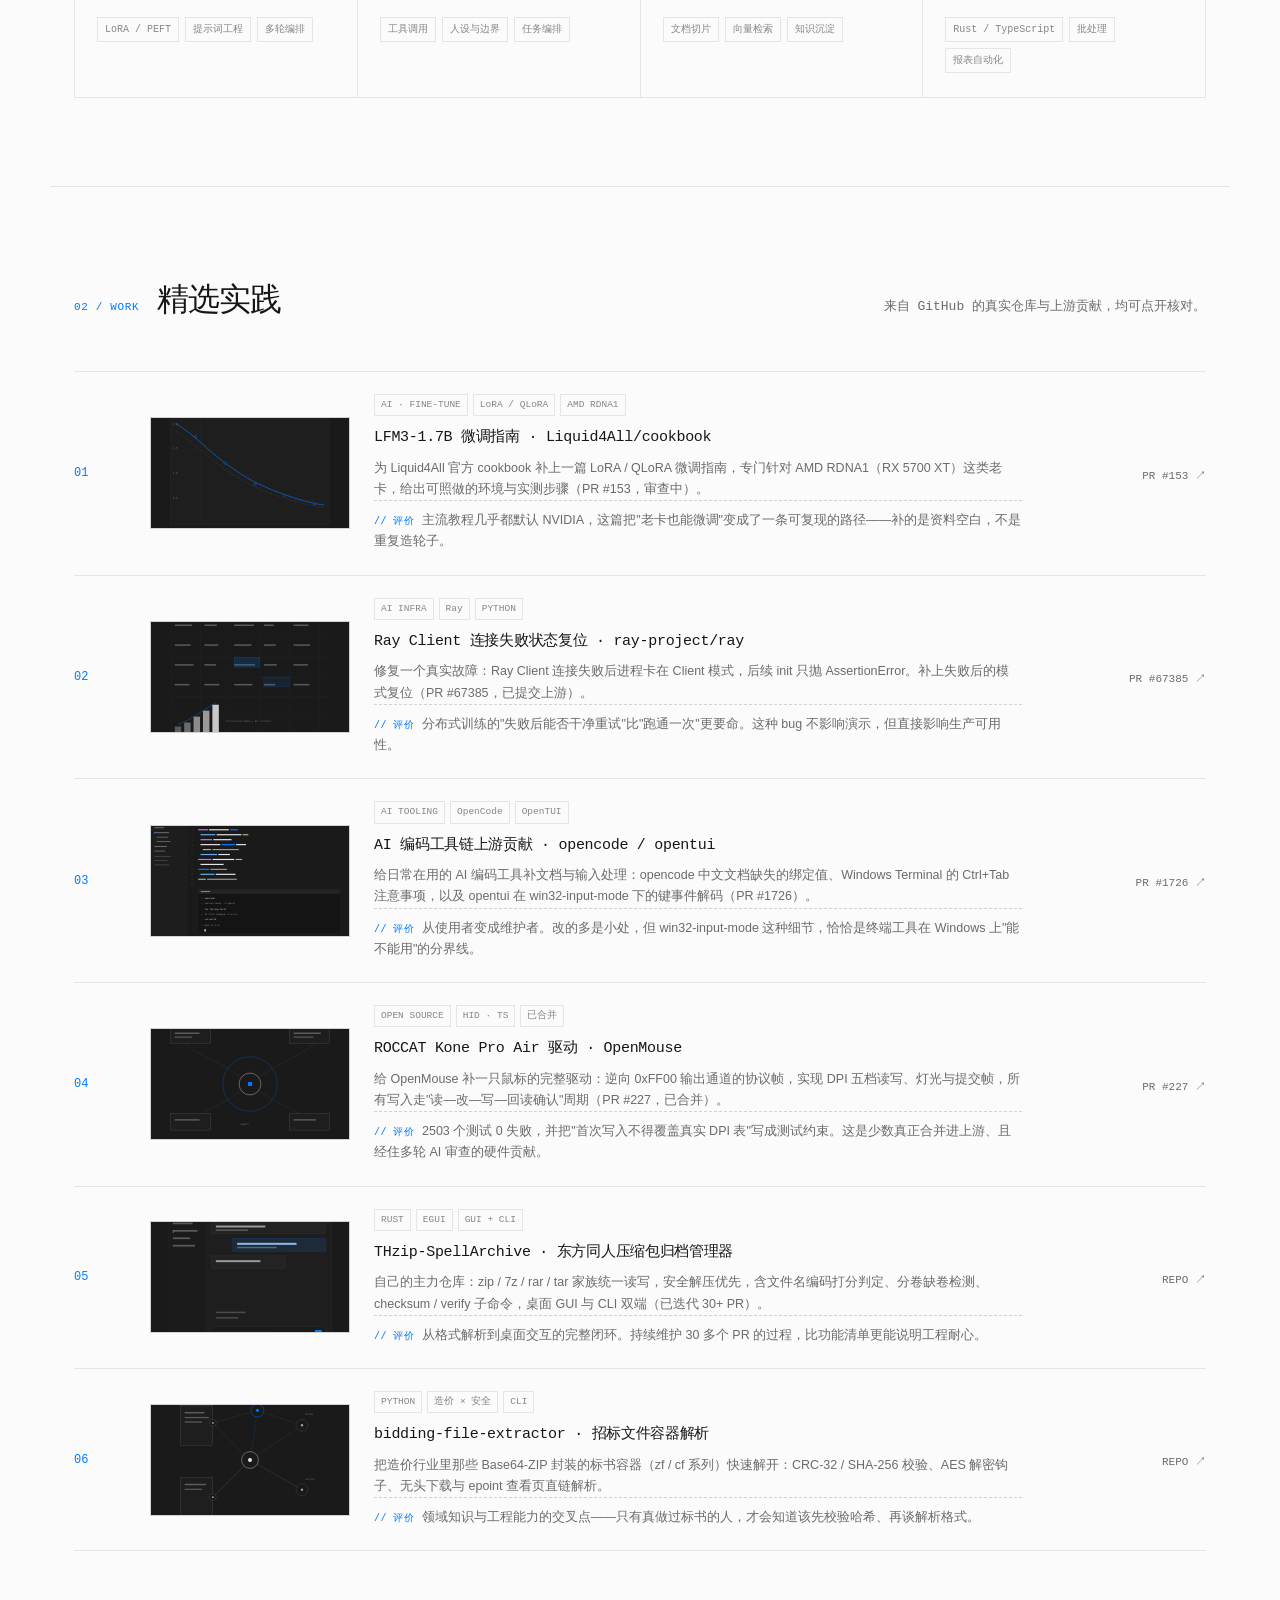
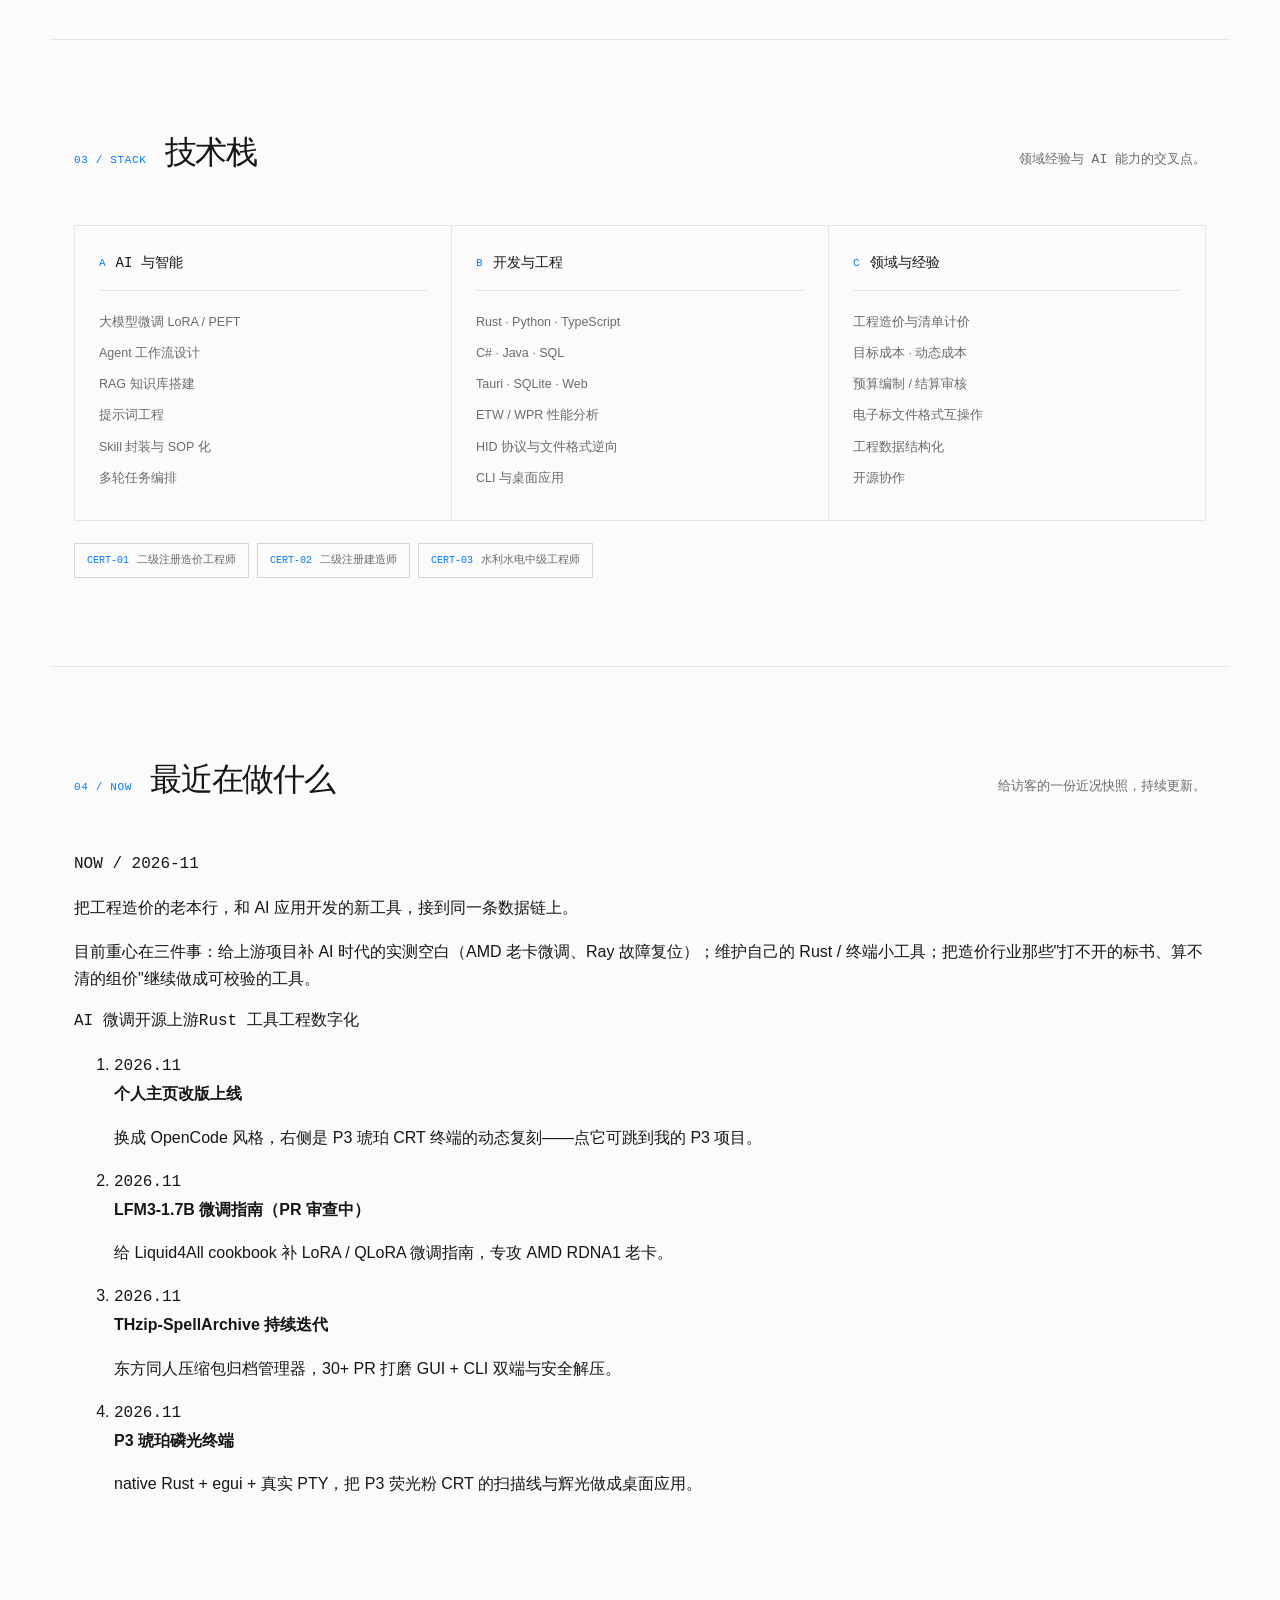
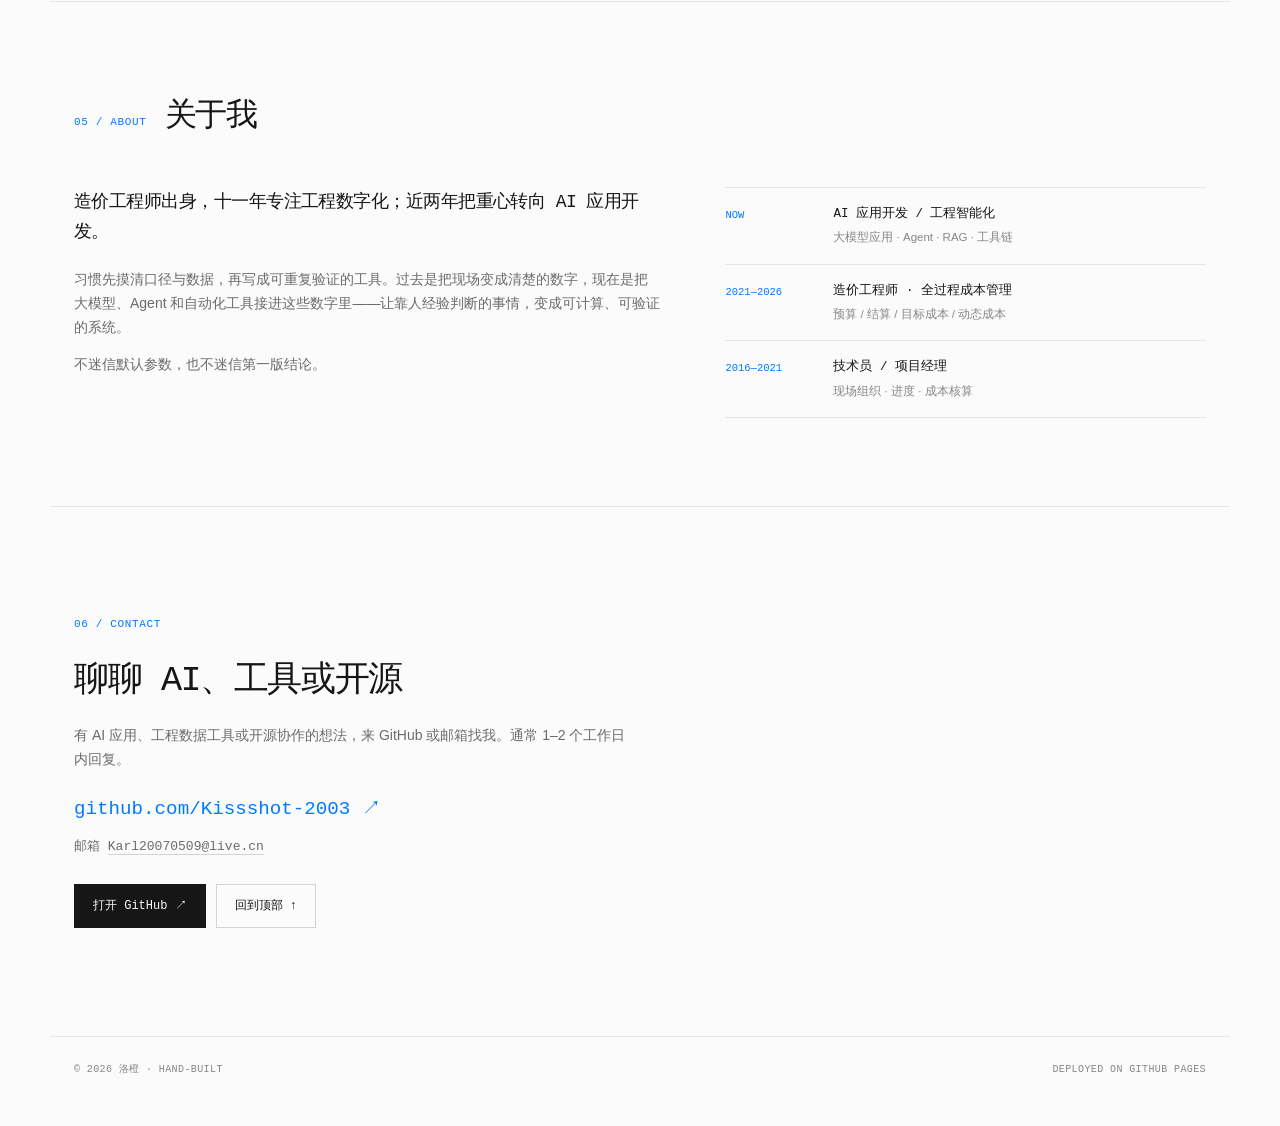
==== commit 299ffea5: "宽屏加左右固定栏与页边注，新增最近动态区块，内容区加宽" ====
--- a/index.html
+++ b/index.html
@@ -40,6 +40,7 @@
       <a href="#focus">AI 能力</a>
       <a href="#projects">精选实践</a>
       <a href="#stack">技术栈</a>
+      <a href="#now">动态</a>
       <a href="#about">关于</a>
     </nav>
     <div class="header-actions">
@@ -52,6 +53,55 @@
   </div>
   <div class="scroll-progress" id="scrollProgress" aria-hidden="true"></div>
 </header>
+
+<!-- ── 左侧固定名片（宽屏） ────────────────────── -->
+<aside class="rail rail-left" aria-label="个人名片">
+  <div class="rail-edge mono" aria-hidden="true">KISSSHOT-2003 · PORTFOLIO · 2026</div>
+  <div class="rail-card">
+    <div class="rail-card-head">
+      <img class="rail-avatar" src="https://github.com/Kissshot-2003.png?size=160" alt="洛橙头像" width="48" height="48">
+      <div>
+        <div class="rail-name">洛橙</div>
+        <div class="rail-role mono">AI 应用工程师</div>
+      </div>
+    </div>
+    <div class="rail-divider"></div>
+    <div class="rail-block">
+      <div class="rail-label mono">CONTACT</div>
+      <a class="rail-mail mono" href="mailto:Karl20070509@live.cn">Karl20070509@live.cn</a>
+      <a class="rail-link mono" href="https://github.com/Kissshot-2003" target="_blank" rel="noopener">GitHub ↗</a>
+    </div>
+    <div class="rail-divider"></div>
+    <div class="rail-block">
+      <div class="rail-label mono">STATUS</div>
+      <div class="rail-status"><span class="dot"></span>开放协作 · 接受联系</div>
+      <div class="rail-meta mono">中国 · UTC+8</div>
+    </div>
+    <div class="rail-divider"></div>
+    <div class="rail-block">
+      <div class="rail-label mono">NOW</div>
+      <div class="rail-now">AI 应用开发 / 工程智能化<br>大模型 · Agent · RAG · 工具链</div>
+    </div>
+  </div>
+</aside>
+
+<!-- ── 右侧固定目录（宽屏） ────────────────────── -->
+<aside class="rail rail-right" aria-label="章节目录">
+  <div class="rail-card toc-card">
+    <div class="rail-label mono">INDEX / 06</div>
+    <nav class="toc" id="toc" aria-label="页面章节">
+      <a href="#focus"><span>01</span> AI 能力</a>
+      <a href="#projects"><span>02</span> 精选实践</a>
+      <a href="#stack"><span>03</span> 技术栈</a>
+      <a href="#now"><span>04</span> 最近动态</a>
+      <a href="#about"><span>05</span> 关于我</a>
+      <a href="#contact"><span>06</span> 联系</a>
+    </nav>
+    <div class="rail-divider"></div>
+    <div class="rail-meta mono">SCROLL TO EXPLORE ↓</div>
+  </div>
+  <div class="rail-edge mono" aria-hidden="true">EST. 2016 · HAND-BUILT</div>
+</aside>
 
 <main id="main">
 
@@ -247,10 +297,57 @@
     </ul>
   </section>
 
+  <!-- ── 最近在做什么 ─────────────────────────────── -->
+  <section class="section" id="now">
+    <div class="section-head reveal">
+      <div class="section-kicker mono">04 / NOW</div>
+      <h2 class="section-title">最近在做什么</h2>
+      <p class="section-desc">给访客的一份近况快照，持续更新。</p>
+    </div>
+    <div class="now-grid">
+      <div class="now-main reveal">
+        <div class="now-live mono"><span class="live-dot"></span>NOW / 2026-11</div>
+        <p class="now-lead">把工程造价的老本行，和 AI 应用开发的新工具，接到同一条数据链上。</p>
+        <p>目前重心在三件事：给上游项目补 AI 时代的实测空白（AMD 老卡微调、Ray 故障复位）；维护自己的 Rust / 终端小工具；把造价行业那些"打不开的标书、算不清的组价"继续做成可校验的工具。</p>
+        <div class="now-tags mono"><span>AI 微调</span><span>开源上游</span><span>Rust 工具</span><span>工程数字化</span></div>
+      </div>
+      <ol class="now-list">
+        <li class="reveal">
+          <span class="now-date mono">2026.11</span>
+          <div class="now-item">
+            <strong>个人主页改版上线</strong>
+            <p>换成 OpenCode 风格，右侧是 P3 琥珀 CRT 终端的动态复刻——点它可跳到我的 P3 项目。</p>
+          </div>
+        </li>
+        <li class="reveal">
+          <span class="now-date mono">2026.11</span>
+          <div class="now-item">
+            <strong>LFM3-1.7B 微调指南（PR 审查中）</strong>
+            <p>给 Liquid4All cookbook 补 LoRA / QLoRA 微调指南，专攻 AMD RDNA1 老卡。</p>
+          </div>
+        </li>
+        <li class="reveal">
+          <span class="now-date mono">2026.11</span>
+          <div class="now-item">
+            <strong>THzip-SpellArchive 持续迭代</strong>
+            <p>东方同人压缩包归档管理器，30+ PR 打磨 GUI + CLI 双端与安全解压。</p>
+          </div>
+        </li>
+        <li class="reveal">
+          <span class="now-date mono">2026.11</span>
+          <div class="now-item">
+            <strong>P3 琥珀磷光终端</strong>
+            <p>native Rust + egui + 真实 PTY，把 P3 荧光粉 CRT 的扫描线与辉光做成桌面应用。</p>
+          </div>
+        </li>
+      </ol>
+    </div>
+  </section>
+
   <!-- ── 关于 ─────────────────────────────────────── -->
   <section class="section" id="about">
     <div class="section-head reveal">
-      <div class="section-kicker mono">04 / ABOUT</div>
+      <div class="section-kicker mono">05 / ABOUT</div>
       <h2 class="section-title">关于我</h2>
     </div>
     <div class="about-grid">
@@ -270,7 +367,7 @@
   <!-- ── 联系 ─────────────────────────────────────── -->
   <section class="section contact" id="contact">
     <div class="contact-card reveal">
-      <div class="section-kicker mono">05 / CONTACT</div>
+      <div class="section-kicker mono">06 / CONTACT</div>
       <h2>聊聊 AI、工具或开源</h2>
       <p>有 AI 应用、工程数据工具或开源协作的想法，来 GitHub 或邮箱找我。通常 1–2 个工作日内回复。</p>
       <a class="contact-link mono" href="https://github.com/Kissshot-2003" target="_blank" rel="noopener">github.com/Kissshot-2003 ↗</a>
--- a/assets/style.css
+++ b/assets/style.css
@@ -128,16 +128,85 @@
 .hero-stats dd .mono { font-size: 26px; font-weight: 500; letter-spacing: -.04em; }
 .hero-stats dd .unit { font-size: 12px; color: var(--text-3); margin-left: 2px; }
 
-/* 终端图 */
-.hero-visual { border: 1px solid var(--line-2); background: var(--ink); }
-.visual-frame { overflow: hidden; }
-.visual-frame img { width: 100%; height: auto; }
+/* ── P3 琥珀 CRT 终端（动态）───────────────────── */
+.hero-visual { display: block; }
+.p3-cabinet {
+  background: linear-gradient(160deg, #3a2c1d 0%, #241a10 18%, #161009 60%, #0d0906 100%);
+  border: 1px solid #4a3826; border-radius: 6px; padding: 16px 16px 14px;
+  box-shadow: 0 24px 50px -20px rgba(0,0,0,.55), inset 0 1px 0 rgba(255,190,90,.12);
+}
+.p3-titlebar {
+  display: flex; align-items: center; justify-content: space-between;
+  padding: 0 2px 8px; color: #8a6a3a; font-size: 9px; letter-spacing: .08em;
+}
+.p3-title { opacity: .85; }
+.p3-winbtns { display: flex; gap: 6px; }
+.p3-winbtns i {
+  width: 11px; height: 9px; border: 1px solid #6b5230; display: grid; place-items: center;
+  font-style: normal; font-size: 7px; line-height: 1; color: #a98445;
+}
+.p3-screen {
+  position: relative; background: #0b0805; border: 2px solid #000;
+  box-shadow: inset 0 0 0 1px #2a1e0f, inset 0 0 40px rgba(0,0,0,.9);
+  padding: 18px 16px; overflow: hidden;
+}
+.p3-glass { position: relative; z-index: 2; }
+.p3-text {
+  margin: 0; color: #ffb643; font-family: var(--mono); font-size: 11px; line-height: 1.5;
+  text-shadow: 0 0 4px rgba(255,170,40,.55), 0 0 10px rgba(255,140,20,.25);
+  min-height: 232px; white-space: pre-wrap; word-break: break-all;
+}
+.p3-text .dim { color: #8a5c1f; text-shadow: none; }
+.p3-text .hi { color: #ffd27a; text-shadow: 0 0 6px rgba(255,190,60,.8); }
+.p3-text .inv { background: #ffb643; color: #0b0805; text-shadow: none; padding: 0 2px; }
+.p3-caret { display: inline-block; width: 7px; height: 12px; background: #ffb643;
+  box-shadow: 0 0 6px #ffb643; vertical-align: -2px; animation: p3blink 1.05s steps(1) infinite; }
+@keyframes p3blink { 50% { opacity: 0; } }
+.p3-scanlines {
+  position: absolute; inset: 0; z-index: 5; pointer-events: none;
+  background: repeating-linear-gradient(0deg, rgba(0,0,0,.28) 0px, rgba(0,0,0,.28) 1px, transparent 1px, transparent 3px);
+}
+.p3-drift {
+  position: absolute; left: 0; right: 0; height: 22%; z-index: 4; pointer-events: none;
+  background: linear-gradient(180deg, transparent, rgba(255,180,60,.045), transparent);
+  animation: p3drift 7s linear infinite;
+}
+@keyframes p3drift { from { top: -25%; } to { top: 105%; } }
+.p3-vignette {
+  position: absolute; inset: 0; z-index: 6; pointer-events: none;
+  background: radial-gradient(ellipse at center, transparent 55%, rgba(0,0,0,.5) 100%);
+}
+.p3-reflection {
+  position: absolute; top: 0; left: 0; width: 55%; height: 40%; z-index: 6; pointer-events: none;
+  background: linear-gradient(135deg, rgba(255,235,200,.05), transparent 60%);
+}
+.p3-lamp {
+  position: absolute; right: 9px; bottom: 8px; z-index: 7;
+  width: 5px; height: 5px; border-radius: 50%; background: #ffb643;
+  box-shadow: 0 0 7px 2px rgba(255,170,40,.7);
+  animation: p3lamp 3.4s ease-in-out infinite;
+}
+@keyframes p3lamp { 50% { opacity: .35; box-shadow: 0 0 3px 1px rgba(255,170,40,.35); } }
+/* 开机：一条亮线展开 */
+.p3-screen::after {
+  content: ''; position: absolute; left: 16px; right: 16px; top: 50%; height: 2px; z-index: 8;
+  background: #ffcf7a; box-shadow: 0 0 14px 4px rgba(255,180,60,.8);
+  transform: scaleY(1); transform-origin: center;
+  animation: p3power .9s ease-out forwards; pointer-events: none;
+}
+@keyframes p3power {
+  0% { top: 50%; height: 2px; opacity: 1; }
+  60% { top: 18px; height: 90%; opacity: .5; }
+  100% { top: 18px; height: 90%; opacity: 0; }
+}
 .visual-tag {
   font-family: var(--mono); font-size: 10px; letter-spacing: .08em;
   color: #a1a1a6; padding: 10px 14px; border-top: 1px solid #2e2e2e;
-  display: flex; align-items: center; gap: 8px;
-}
-.tag-dot { width: 6px; height: 6px; background: #30d158; }
+  display: flex; align-items: center; gap: 8px; flex-wrap: wrap;
+}
+.tag-dot { width: 6px; height: 6px; background: #ffb643; box-shadow: 0 0 6px #ffb643; }
+.p3-open { color: #ffb643; margin-left: auto; }
+.hero-visual:hover .p3-open { text-decoration: underline; }
 
 /* ── 通用 section ─────────────────────────────────── */
 .section { max-width: var(--max); margin: 0 auto; padding: 88px 24px; border-top: 1px solid var(--line); }
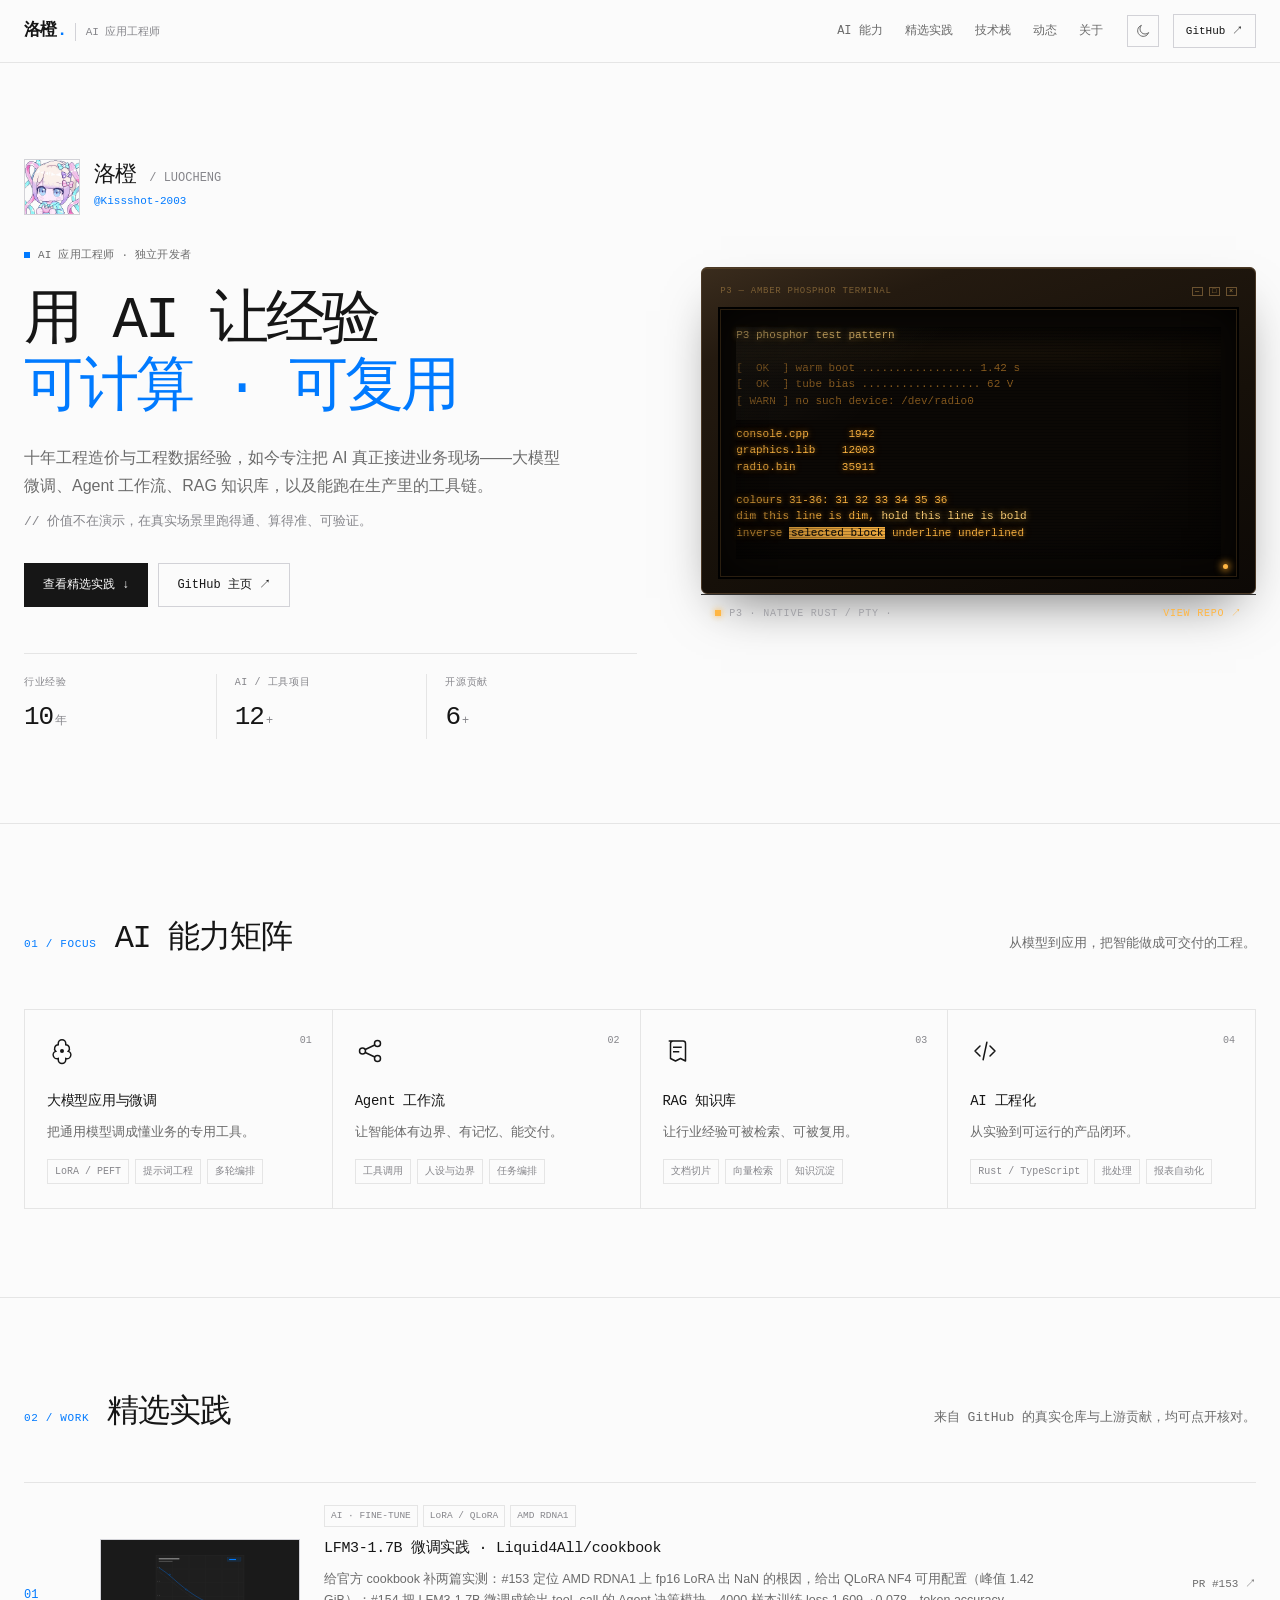
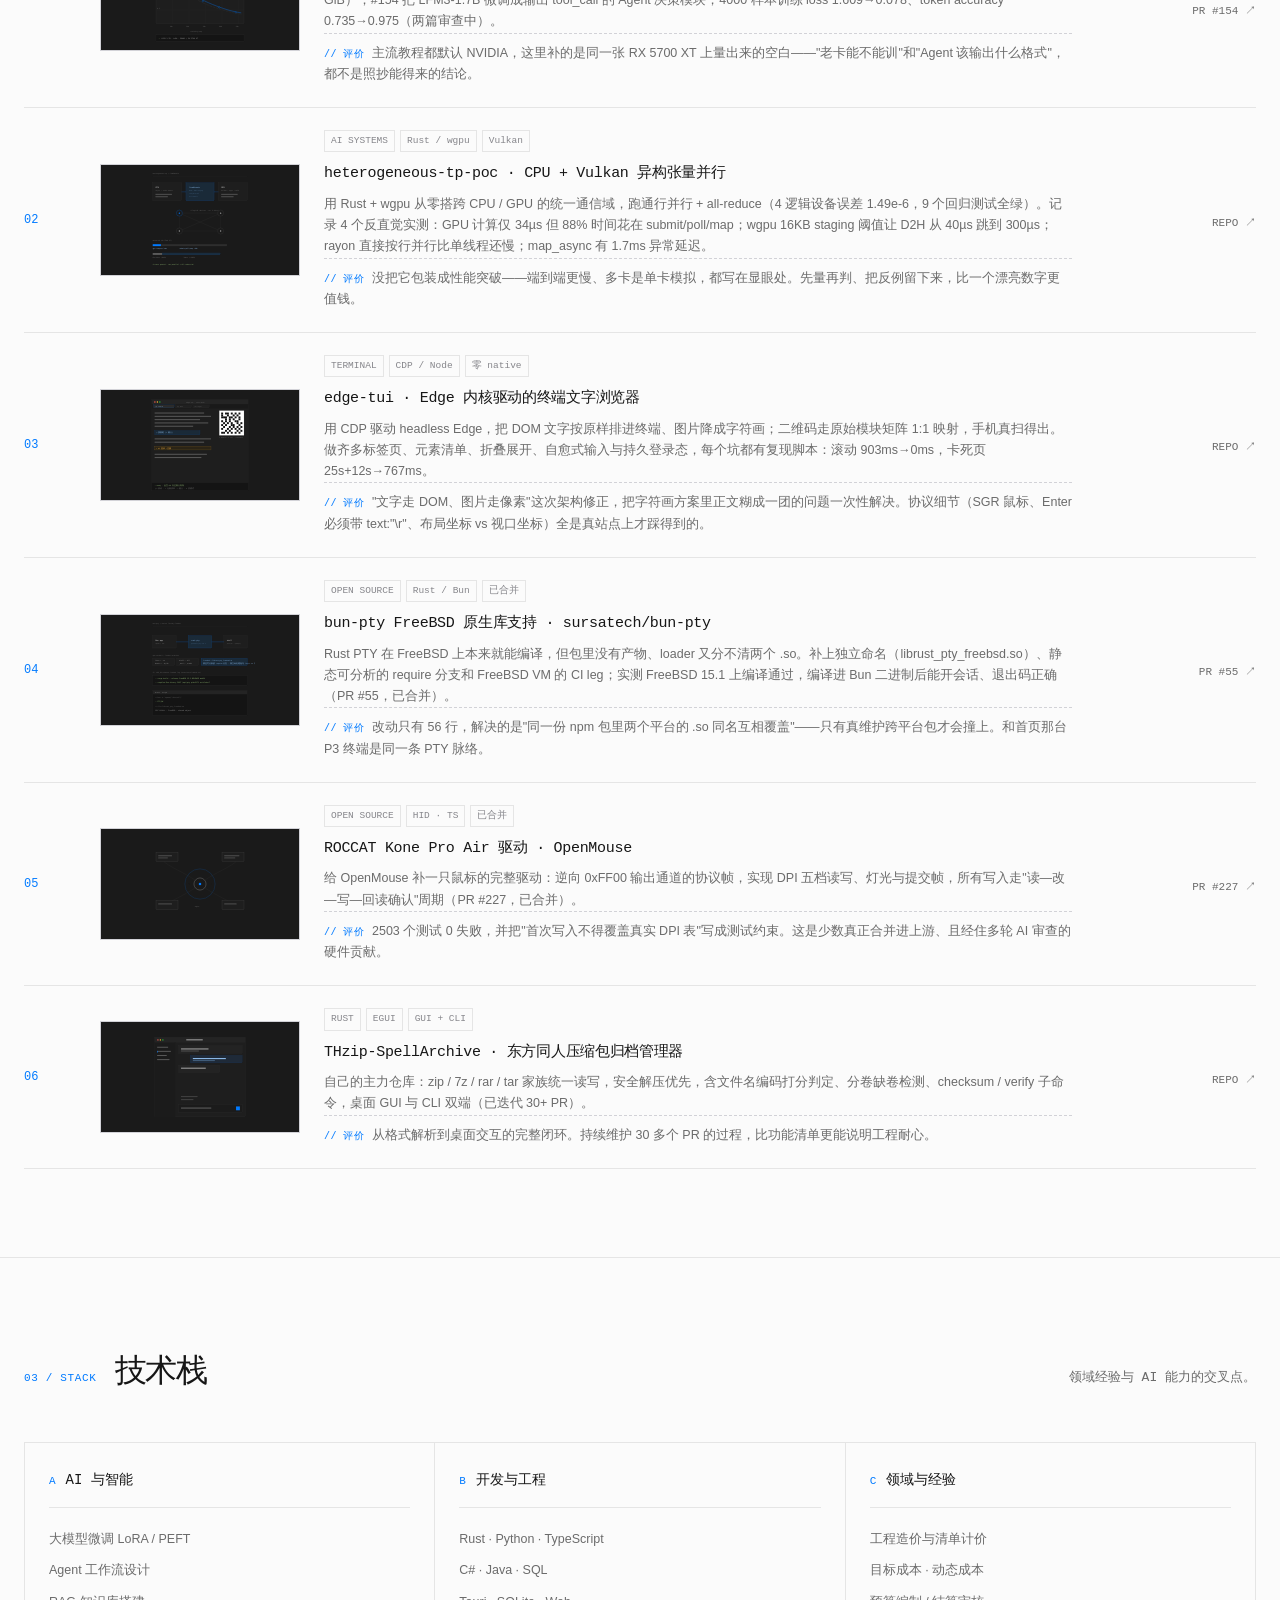
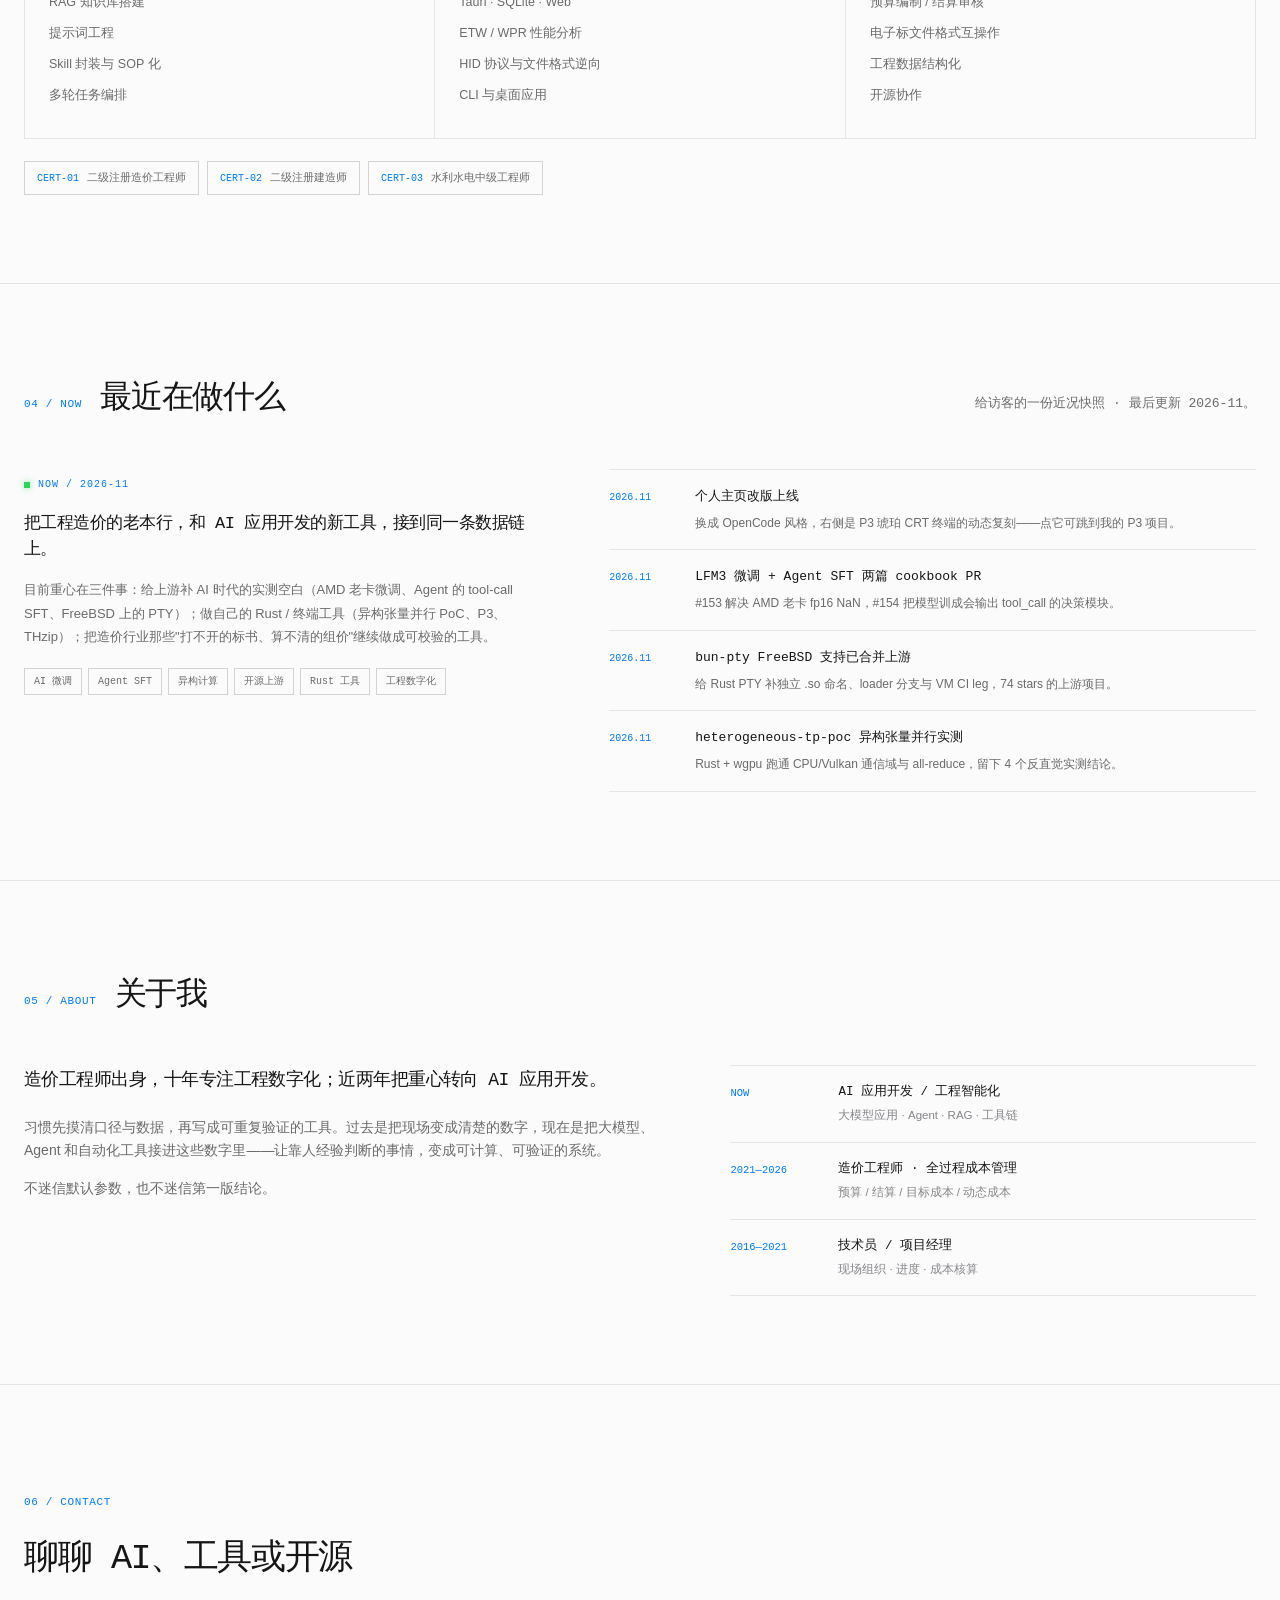
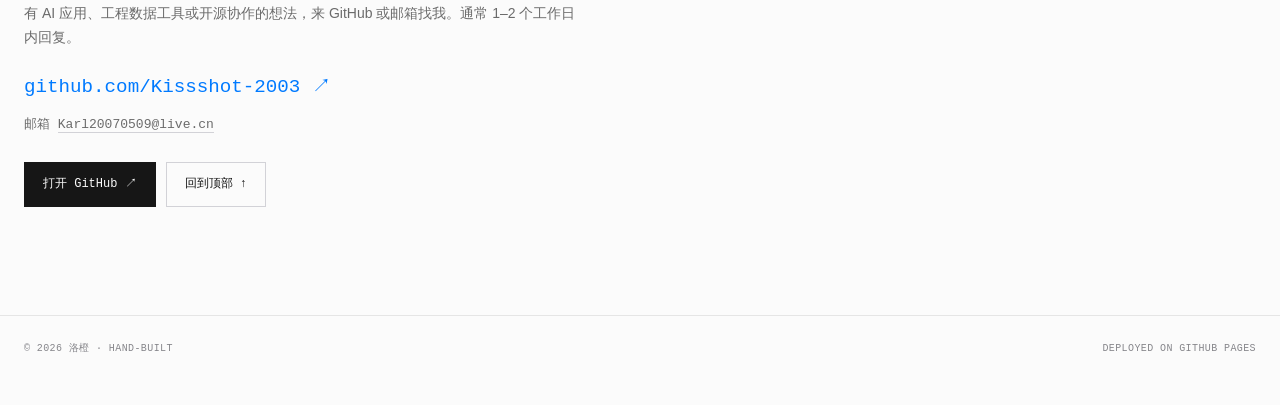
==== commit 3e32dc51: "优化个人主页：补齐社交分享元信息与无 JS 兜底，修正配图裁切与响应式断点；精选实践改版为 cookbook 双 PR、异构张量并行、edge-tui、bun-pty 等 _headers 在 Git" ====
--- a/index.html
+++ b/index.html
@@ -1,390 +1,410 @@
-<!DOCTYPE html>
-<html lang="zh-CN">
-<head>
-<meta charset="utf-8">
-<meta name="viewport" content="width=device-width, initial-scale=1">
-<title>洛橙 — AI 应用工程师 / 技术实践者</title>
-<meta name="description" content="洛橙，工程造价领域出身的 AI 应用工程师。专注大模型应用、Agent 工作流、RAG 知识库与 AI 工程化，把智能真正接进业务现场。">
-<meta name="author" content="洛橙">
-<meta name="theme-color" content="#fbfbfb">
-<link rel="icon" href="assets/favicon.svg" type="image/svg+xml">
-<link rel="stylesheet" href="assets/style.css">
-<script>
-  (function () {
-    try { if (localStorage.getItem('lc-theme') === 'dark') document.documentElement.setAttribute('data-theme', 'dark'); } catch (e) {}
-  })();
-</script>
-<script type="application/ld+json">
-{
-  "@context": "https://schema.org",
-  "@type": "Person",
-  "name": "洛橙",
-  "alternateName": "Kissshot-2003",
-  "jobTitle": "AI 应用工程师",
-  "sameAs": ["https://github.com/Kissshot-2003"],
-  "knowsAbout": ["大模型应用", "Agent 工作流", "RAG 知识库", "Rust", "工程造价数字化"]
-}
-</script>
-</head>
-<body>
-
-<a class="skip-link" href="#main">跳到正文</a>
-
-<header class="site-header" id="siteHeader">
-  <div class="header-inner">
-    <a class="logo" href="#top" aria-label="回到顶部">
-      <span class="logo-mark">洛橙<span class="logo-dot">.</span></span>
-      <span class="logo-role">AI 应用工程师</span>
-    </a>
-    <nav class="nav" aria-label="主导航">
-      <a href="#focus">AI 能力</a>
-      <a href="#projects">精选实践</a>
-      <a href="#stack">技术栈</a>
-      <a href="#now">动态</a>
-      <a href="#about">关于</a>
-    </nav>
-    <div class="header-actions">
-      <button class="icon-btn" id="themeBtn" type="button" aria-label="切换深浅色">
-        <svg class="icon-moon" viewBox="0 0 24 24" width="16" height="16" aria-hidden="true"><path d="M20.5 14.3A8.5 8.5 0 1 1 9.7 3.5a6.6 6.6 0 0 0 10.8 10.8Z" fill="none" stroke="currentColor" stroke-width="1.5" stroke-linejoin="round"/></svg>
-        <svg class="icon-sun" viewBox="0 0 24 24" width="16" height="16" aria-hidden="true"><circle cx="12" cy="12" r="4" fill="none" stroke="currentColor" stroke-width="1.5"/><path d="M12 2v2M12 20v2M4.9 4.9l1.4 1.4M17.7 17.7l1.4 1.4M2 12h2M20 12h2M4.9 19.1l1.4-1.4M17.7 6.3l1.4-1.4" stroke="currentColor" stroke-width="1.5" stroke-linecap="round"/></svg>
-      </button>
-      <a class="btn-sm" href="https://github.com/Kissshot-2003" target="_blank" rel="noopener">GitHub ↗</a>
-    </div>
-  </div>
-  <div class="scroll-progress" id="scrollProgress" aria-hidden="true"></div>
-</header>
-
-<!-- ── 左侧固定名片（宽屏） ────────────────────── -->
-<aside class="rail rail-left" aria-label="个人名片">
-  <div class="rail-edge mono" aria-hidden="true">KISSSHOT-2003 · PORTFOLIO · 2026</div>
-  <div class="rail-card">
-    <div class="rail-card-head">
-      <img class="rail-avatar" src="https://github.com/Kissshot-2003.png?size=160" alt="洛橙头像" width="48" height="48">
-      <div>
-        <div class="rail-name">洛橙</div>
-        <div class="rail-role mono">AI 应用工程师</div>
-      </div>
-    </div>
-    <div class="rail-divider"></div>
-    <div class="rail-block">
-      <div class="rail-label mono">CONTACT</div>
-      <a class="rail-mail mono" href="mailto:Karl20070509@live.cn">Karl20070509@live.cn</a>
-      <a class="rail-link mono" href="https://github.com/Kissshot-2003" target="_blank" rel="noopener">GitHub ↗</a>
-    </div>
-    <div class="rail-divider"></div>
-    <div class="rail-block">
-      <div class="rail-label mono">STATUS</div>
-      <div class="rail-status"><span class="dot"></span>开放协作 · 接受联系</div>
-      <div class="rail-meta mono">中国 · UTC+8</div>
-    </div>
-    <div class="rail-divider"></div>
-    <div class="rail-block">
-      <div class="rail-label mono">NOW</div>
-      <div class="rail-now">AI 应用开发 / 工程智能化<br>大模型 · Agent · RAG · 工具链</div>
-    </div>
-  </div>
-</aside>
-
-<!-- ── 右侧固定目录（宽屏） ────────────────────── -->
-<aside class="rail rail-right" aria-label="章节目录">
-  <div class="rail-card toc-card">
-    <div class="rail-label mono">INDEX / 06</div>
-    <nav class="toc" id="toc" aria-label="页面章节">
-      <a href="#focus"><span>01</span> AI 能力</a>
-      <a href="#projects"><span>02</span> 精选实践</a>
-      <a href="#stack"><span>03</span> 技术栈</a>
-      <a href="#now"><span>04</span> 最近动态</a>
-      <a href="#about"><span>05</span> 关于我</a>
-      <a href="#contact"><span>06</span> 联系</a>
-    </nav>
-    <div class="rail-divider"></div>
-    <div class="rail-meta mono">SCROLL TO EXPLORE ↓</div>
-  </div>
-  <div class="rail-edge mono" aria-hidden="true">EST. 2016 · HAND-BUILT</div>
-</aside>
-
-<main id="main">
-
-  <!-- ── HERO ───────────────────────────────────────── -->
-  <section class="hero" id="top">
-    <div class="hero-inner">
-      <div class="hero-copy">
-        <div class="identity reveal">
-          <img class="avatar" src="https://github.com/Kissshot-2003.png?size=160" alt="洛橙的 GitHub 头像" width="56" height="56">
-          <div>
-            <div class="identity-name">洛橙 <span class="en">/ LUOCHENG</span></div>
-            <div class="identity-handle"><a href="https://github.com/Kissshot-2003" target="_blank" rel="noopener">@Kissshot-2003</a></div>
-          </div>
-        </div>
-        <div class="badge mono reveal"><span class="badge-pulse"></span>AI 应用工程师 · 独立开发者</div>
-        <h1 class="hero-title reveal">用 AI 让经验<br><span class="accent">可计算 · 可复用</span></h1>
-        <p class="hero-lede reveal">十一年工程造价与工程数据经验，如今专注把 AI 真正接进业务现场——大模型微调、Agent 工作流、RAG 知识库，以及能跑在生产里的工具链。</p>
-        <p class="hero-sub reveal">// 价值不在演示，在真实场景里跑得通、算得准、可验证。</p>
-        <div class="hero-actions reveal">
-          <a class="btn btn-primary" href="#projects">查看精选实践 ↓</a>
-          <a class="btn btn-ghost" href="https://github.com/Kissshot-2003" target="_blank" rel="noopener">GitHub 主页 ↗</a>
-        </div>
-        <dl class="hero-stats reveal">
-          <div><dt>行业经验</dt><dd><span class="mono" data-count="11">0</span><span class="unit">年</span></dd></div>
-          <div><dt>AI / 工具项目</dt><dd><span class="mono" data-count="12">0</span><span class="unit">+</span></dd></div>
-          <div><dt>开源贡献</dt><dd><span class="mono" data-count="6">0</span><span class="unit">+</span></dd></div>
-        </dl>
-      </div>
-      <a class="hero-visual reveal" href="https://github.com/Kissshot-2003/p3" target="_blank" rel="noopener" aria-label="查看 P3 琥珀色 CRT 终端项目">
-        <!-- P3 琥珀磷光 CRT 终端 · 动态复刻 -->
-        <div class="p3-cabinet">
-          <div class="p3-titlebar mono">
-            <span class="p3-title">P3 — AMBER PHOSPHOR TERMINAL</span>
-            <span class="p3-winbtns"><i>—</i><i>□</i><i>×</i></span>
-          </div>
-          <div class="p3-screen" id="p3Screen">
-            <div class="p3-glass">
-              <div class="p3-scanlines"></div>
-              <div class="p3-drift"></div>
-              <pre class="p3-text mono" id="p3Text" aria-hidden="true"></pre>
-              <div class="p3-vignette"></div>
-              <div class="p3-reflection"></div>
-            </div>
-            <div class="p3-lamp" aria-hidden="true"></div>
-          </div>
-        </div>
-        <div class="visual-tag mono"><span class="tag-dot"></span>P3 · NATIVE RUST / PTY · <span class="p3-open">VIEW REPO ↗</span></div>
-      </a>
-    </div>
-  </section>
-
-  <!-- ── AI 能力 ───────────────────────────────────── -->
-  <section class="section" id="focus">
-    <div class="section-head reveal">
-      <div class="section-kicker mono">01 / FOCUS</div>
-      <h2 class="section-title">AI 能力矩阵</h2>
-      <p class="section-desc">从模型到应用，把智能做成可交付的工程。</p>
-    </div>
-    <div class="cap-grid">
-      <article class="cap-card reveal">
-        <span class="cap-num mono">01</span>
-        <div class="cap-icon"><svg viewBox="0 0 24 24" width="30" height="30" aria-hidden="true"><path d="M12 3a3 3 0 0 0-3 3v1a3 3 0 0 0-2 5.2A3 3 0 0 0 9 18v1a3 3 0 0 0 6 0v-1a3 3 0 0 0 2-5.8A3 3 0 0 0 15 7V6a3 3 0 0 0-3-3Z" fill="none" stroke="currentColor" stroke-width="1.2"/><circle cx="12" cy="12" r="1.6" fill="currentColor"/></svg></div>
-        <h3>大模型应用与微调</h3>
-        <p>把通用模型调成懂业务的专用工具。</p>
-        <ul class="cap-tags"><li>LoRA / PEFT</li><li>提示词工程</li><li>多轮编排</li></ul>
-      </article>
-      <article class="cap-card reveal">
-        <span class="cap-num mono">02</span>
-        <div class="cap-icon"><svg viewBox="0 0 24 24" width="30" height="30" aria-hidden="true"><circle cx="6" cy="12" r="2.4" fill="none" stroke="currentColor" stroke-width="1.2"/><circle cx="18" cy="6" r="2.4" fill="none" stroke="currentColor" stroke-width="1.2"/><circle cx="18" cy="18" r="2.4" fill="none" stroke="currentColor" stroke-width="1.2"/><path d="M8.2 10.8 15.8 7.2M8.2 13.2l7.6 3.6" stroke="currentColor" stroke-width="1.2"/></svg></div>
-        <h3>Agent 工作流</h3>
-        <p>让智能体有边界、有记忆、能交付。</p>
-        <ul class="cap-tags"><li>工具调用</li><li>人设与边界</li><li>任务编排</li></ul>
-      </article>
-      <article class="cap-card reveal">
-        <span class="cap-num mono">03</span>
-        <div class="cap-icon"><svg viewBox="0 0 24 24" width="30" height="30" aria-hidden="true"><path d="M5 4h11a2 2 0 0 1 2 2v14l-4-2-4 2-4-2V6a2 2 0 0 1 2-2Z" fill="none" stroke="currentColor" stroke-width="1.2" stroke-linejoin="round"/><path d="M8 9h7M8 12.5h5" stroke="currentColor" stroke-width="1.2"/></svg></div>
-        <h3>RAG 知识库</h3>
-        <p>让行业经验可被检索、可被复用。</p>
-        <ul class="cap-tags"><li>文档切片</li><li>向量检索</li><li>知识沉淀</li></ul>
-      </article>
-      <article class="cap-card reveal">
-        <span class="cap-num mono">04</span>
-        <div class="cap-icon"><svg viewBox="0 0 24 24" width="30" height="30" aria-hidden="true"><path d="m8 8-4 4 4 4M16 8l4 4-4 4M13.5 5l-3 14" fill="none" stroke="currentColor" stroke-width="1.2" stroke-linecap="round" stroke-linejoin="round"/></svg></div>
-        <h3>AI 工程化</h3>
-        <p>从实验到可运行的产品闭环。</p>
-        <ul class="cap-tags"><li>Rust / TypeScript</li><li>批处理</li><li>报表自动化</li></ul>
-      </article>
-    </div>
-  </section>
-
-  <!-- ── 精选实践 ─────────────────────────────────── -->
-  <section class="section" id="projects">
-    <div class="section-head reveal">
-      <div class="section-kicker mono">02 / WORK</div>
-      <h2 class="section-title">精选实践</h2>
-      <p class="section-desc">来自 GitHub 的真实仓库与上游贡献，均可点开核对。</p>
-    </div>
-    <div class="project-list">
-      <article class="project-card reveal">
-        <span class="project-index mono">01</span>
-        <div class="project-media"><img src="assets/project-finetune.svg" alt="LFM3 LoRA 微调训练曲线示意" loading="lazy" width="800" height="800"></div>
-        <div class="project-content">
-          <div class="project-tags mono"><span>AI · FINE-TUNE</span><span>LoRA / QLoRA</span><span>AMD RDNA1</span></div>
-          <h3>LFM3-1.7B 微调指南 · Liquid4All/cookbook</h3>
-          <p>为 Liquid4All 官方 cookbook 补上一篇 LoRA / QLoRA 微调指南，专门针对 AMD RDNA1（RX 5700 XT）这类老卡，给出可照做的环境与实测步骤（PR #153，审查中）。</p>
-          <p class="project-note"><b>// 评价</b>主流教程几乎都默认 NVIDIA，这篇把"老卡也能微调"变成了一条可复现的路径——补的是资料空白，不是重复造轮子。</p>
-        </div>
-        <div class="project-meta"><a class="project-link mono" href="https://github.com/Liquid4All/cookbook/pull/153" target="_blank" rel="noopener">PR #153 ↗</a></div>
-      </article>
-      <article class="project-card reveal">
-        <span class="project-index mono">02</span>
-        <div class="project-media"><img src="assets/project-ai-cost.svg" alt="分布式计算状态示意" loading="lazy" width="800" height="800"></div>
-        <div class="project-content">
-          <div class="project-tags mono"><span>AI INFRA</span><span>Ray</span><span>PYTHON</span></div>
-          <h3>Ray Client 连接失败状态复位 · ray-project/ray</h3>
-          <p>修复一个真实故障：Ray Client 连接失败后进程卡在 Client 模式，后续 init 只抛 AssertionError。补上失败后的模式复位（PR #67385，已提交上游）。</p>
-          <p class="project-note"><b>// 评价</b>分布式训练的"失败后能否干净重试"比"跑通一次"更要命。这种 bug 不影响演示，但直接影响生产可用性。</p>
-        </div>
-        <div class="project-meta"><a class="project-link mono" href="https://github.com/ray-project/ray/pull/67385" target="_blank" rel="noopener">PR #67385 ↗</a></div>
-      </article>
-      <article class="project-card reveal">
-        <span class="project-index mono">03</span>
-        <div class="project-media"><img src="assets/hero.svg" alt="终端与代码编辑界面示意" loading="lazy" width="800" height="800"></div>
-        <div class="project-content">
-          <div class="project-tags mono"><span>AI TOOLING</span><span>OpenCode</span><span>OpenTUI</span></div>
-          <h3>AI 编码工具链上游贡献 · opencode / opentui</h3>
-          <p>给日常在用的 AI 编码工具补文档与输入处理：opencode 中文文档缺失的绑定值、Windows Terminal 的 Ctrl+Tab 注意事项，以及 opentui 在 win32-input-mode 下的键事件解码（PR #1726）。</p>
-          <p class="project-note"><b>// 评价</b>从使用者变成维护者。改的多是小处，但 win32-input-mode 这种细节，恰恰是终端工具在 Windows 上"能不能用"的分界线。</p>
-        </div>
-        <div class="project-meta"><a class="project-link mono" href="https://github.com/anomalyco/opentui/pull/1726" target="_blank" rel="noopener">PR #1726 ↗</a></div>
-      </article>
-      <article class="project-card reveal">
-        <span class="project-index mono">04</span>
-        <div class="project-media"><img src="assets/project-agent.svg" alt="设备驱动与协议帧示意" loading="lazy" width="800" height="800"></div>
-        <div class="project-content">
-          <div class="project-tags mono"><span>OPEN SOURCE</span><span>HID · TS</span><span>已合并</span></div>
-          <h3>ROCCAT Kone Pro Air 驱动 · OpenMouse</h3>
-          <p>给 OpenMouse 补一只鼠标的完整驱动：逆向 0xFF00 输出通道的协议帧，实现 DPI 五档读写、灯光与提交帧，所有写入走"读—改—写—回读确认"周期（PR #227，已合并）。</p>
-          <p class="project-note"><b>// 评价</b>2503 个测试 0 失败，并把"首次写入不得覆盖真实 DPI 表"写成测试约束。这是少数真正合并进上游、且经住多轮 AI 审查的硬件贡献。</p>
-        </div>
-        <div class="project-meta"><a class="project-link mono" href="https://github.com/OpenMouse-Project/mouse-protocol/pull/227" target="_blank" rel="noopener">PR #227 ↗</a></div>
-      </article>
-      <article class="project-card reveal">
-        <span class="project-index mono">05</span>
-        <div class="project-media"><img src="assets/project-ai-workspace.svg" alt="桌面应用界面示意" loading="lazy" width="800" height="800"></div>
-        <div class="project-content">
-          <div class="project-tags mono"><span>RUST</span><span>EGUI</span><span>GUI + CLI</span></div>
-          <h3>THzip-SpellArchive · 东方同人压缩包归档管理器</h3>
-          <p>自己的主力仓库：zip / 7z / rar / tar 家族统一读写，安全解压优先，含文件名编码打分判定、分卷缺卷检测、checksum / verify 子命令，桌面 GUI 与 CLI 双端（已迭代 30+ PR）。</p>
-          <p class="project-note"><b>// 评价</b>从格式解析到桌面交互的完整闭环。持续维护 30 多个 PR 的过程，比功能清单更能说明工程耐心。</p>
-        </div>
-        <div class="project-meta"><a class="project-link mono" href="https://github.com/Kissshot-2003/THzip-SpellArchive" target="_blank" rel="noopener">REPO ↗</a></div>
-      </article>
-      <article class="project-card reveal">
-        <span class="project-index mono">06</span>
-        <div class="project-media"><img src="assets/project-rag.svg" alt="文件容器解析示意" loading="lazy" width="800" height="800"></div>
-        <div class="project-content">
-          <div class="project-tags mono"><span>PYTHON</span><span>造价 × 安全</span><span>CLI</span></div>
-          <h3>bidding-file-extractor · 招标文件容器解析</h3>
-          <p>把造价行业里那些 Base64-ZIP 封装的标书容器（zf / cf 系列）快速解开：CRC-32 / SHA-256 校验、AES 解密钩子、无头下载与 epoint 查看页直链解析。</p>
-          <p class="project-note"><b>// 评价</b>领域知识与工程能力的交叉点——只有真做过标书的人，才会知道该先校验哈希、再谈解析格式。</p>
-        </div>
-        <div class="project-meta"><a class="project-link mono" href="https://github.com/Kissshot-2003/bidding-file-extractor" target="_blank" rel="noopener">REPO ↗</a></div>
-      </article>
-    </div>
-  </section>
-
-  <!-- ── 技术栈 ───────────────────────────────────── -->
-  <section class="section" id="stack">
-    <div class="section-head reveal">
-      <div class="section-kicker mono">03 / STACK</div>
-      <h2 class="section-title">技术栈</h2>
-      <p class="section-desc">领域经验与 AI 能力的交叉点。</p>
-    </div>
-    <div class="stack-grid">
-      <article class="stack-col reveal">
-        <div class="stack-head"><span class="stack-letter mono">A</span><h3>AI 与智能</h3></div>
-        <ul><li>大模型微调 LoRA / PEFT</li><li>Agent 工作流设计</li><li>RAG 知识库搭建</li><li>提示词工程</li><li>Skill 封装与 SOP 化</li><li>多轮任务编排</li></ul>
-      </article>
-      <article class="stack-col reveal">
-        <div class="stack-head"><span class="stack-letter mono">B</span><h3>开发与工程</h3></div>
-        <ul><li>Rust · Python · TypeScript</li><li>C# · Java · SQL</li><li>Tauri · SQLite · Web</li><li>ETW / WPR 性能分析</li><li>HID 协议与文件格式逆向</li><li>CLI 与桌面应用</li></ul>
-      </article>
-      <article class="stack-col reveal">
-        <div class="stack-head"><span class="stack-letter mono">C</span><h3>领域与经验</h3></div>
-        <ul><li>工程造价与清单计价</li><li>目标成本 · 动态成本</li><li>预算编制 / 结算审核</li><li>电子标文件格式互操作</li><li>工程数据结构化</li><li>开源协作</li></ul>
-      </article>
-    </div>
-    <ul class="cert-row reveal">
-      <li><span class="mono">CERT-01</span>二级注册造价工程师</li>
-      <li><span class="mono">CERT-02</span>二级注册建造师</li>
-      <li><span class="mono">CERT-03</span>水利水电中级工程师</li>
-    </ul>
-  </section>
-
-  <!-- ── 最近在做什么 ─────────────────────────────── -->
-  <section class="section" id="now">
-    <div class="section-head reveal">
-      <div class="section-kicker mono">04 / NOW</div>
-      <h2 class="section-title">最近在做什么</h2>
-      <p class="section-desc">给访客的一份近况快照，持续更新。</p>
-    </div>
-    <div class="now-grid">
-      <div class="now-main reveal">
-        <div class="now-live mono"><span class="live-dot"></span>NOW / 2026-11</div>
-        <p class="now-lead">把工程造价的老本行，和 AI 应用开发的新工具，接到同一条数据链上。</p>
-        <p>目前重心在三件事：给上游项目补 AI 时代的实测空白（AMD 老卡微调、Ray 故障复位）；维护自己的 Rust / 终端小工具；把造价行业那些"打不开的标书、算不清的组价"继续做成可校验的工具。</p>
-        <div class="now-tags mono"><span>AI 微调</span><span>开源上游</span><span>Rust 工具</span><span>工程数字化</span></div>
-      </div>
-      <ol class="now-list">
-        <li class="reveal">
-          <span class="now-date mono">2026.11</span>
-          <div class="now-item">
-            <strong>个人主页改版上线</strong>
-            <p>换成 OpenCode 风格，右侧是 P3 琥珀 CRT 终端的动态复刻——点它可跳到我的 P3 项目。</p>
-          </div>
-        </li>
-        <li class="reveal">
-          <span class="now-date mono">2026.11</span>
-          <div class="now-item">
-            <strong>LFM3-1.7B 微调指南（PR 审查中）</strong>
-            <p>给 Liquid4All cookbook 补 LoRA / QLoRA 微调指南，专攻 AMD RDNA1 老卡。</p>
-          </div>
-        </li>
-        <li class="reveal">
-          <span class="now-date mono">2026.11</span>
-          <div class="now-item">
-            <strong>THzip-SpellArchive 持续迭代</strong>
-            <p>东方同人压缩包归档管理器，30+ PR 打磨 GUI + CLI 双端与安全解压。</p>
-          </div>
-        </li>
-        <li class="reveal">
-          <span class="now-date mono">2026.11</span>
-          <div class="now-item">
-            <strong>P3 琥珀磷光终端</strong>
-            <p>native Rust + egui + 真实 PTY，把 P3 荧光粉 CRT 的扫描线与辉光做成桌面应用。</p>
-          </div>
-        </li>
-      </ol>
-    </div>
-  </section>
-
-  <!-- ── 关于 ─────────────────────────────────────── -->
-  <section class="section" id="about">
-    <div class="section-head reveal">
-      <div class="section-kicker mono">05 / ABOUT</div>
-      <h2 class="section-title">关于我</h2>
-    </div>
-    <div class="about-grid">
-      <div class="about-copy reveal">
-        <p class="about-lead">造价工程师出身，十一年专注工程数字化；近两年把重心转向 AI 应用开发。</p>
-        <p>习惯先摸清口径与数据，再写成可重复验证的工具。过去是把现场变成清楚的数字，现在是把大模型、Agent 和自动化工具接进这些数字里——让靠人经验判断的事情，变成可计算、可验证的系统。</p>
-        <p>不迷信默认参数，也不迷信第一版结论。</p>
-      </div>
-      <ol class="mini-timeline reveal">
-        <li><span class="mono">NOW</span><div><strong>AI 应用开发 / 工程智能化</strong><small>大模型应用 · Agent · RAG · 工具链</small></div></li>
-        <li><span class="mono">2021—2026</span><div><strong>造价工程师 · 全过程成本管理</strong><small>预算 / 结算 / 目标成本 / 动态成本</small></div></li>
-        <li><span class="mono">2016—2021</span><div><strong>技术员 / 项目经理</strong><small>现场组织 · 进度 · 成本核算</small></div></li>
-      </ol>
-    </div>
-  </section>
-
-  <!-- ── 联系 ─────────────────────────────────────── -->
-  <section class="section contact" id="contact">
-    <div class="contact-card reveal">
-      <div class="section-kicker mono">06 / CONTACT</div>
-      <h2>聊聊 AI、工具或开源</h2>
-      <p>有 AI 应用、工程数据工具或开源协作的想法，来 GitHub 或邮箱找我。通常 1–2 个工作日内回复。</p>
-      <a class="contact-link mono" href="https://github.com/Kissshot-2003" target="_blank" rel="noopener">github.com/Kissshot-2003 ↗</a>
-      <span class="contact-email">邮箱 <a href="mailto:Karl20070509@live.cn">Karl20070509@live.cn</a></span>
-      <div class="contact-actions">
-        <a class="btn btn-primary" href="https://github.com/Kissshot-2003" target="_blank" rel="noopener">打开 GitHub ↗</a>
-        <a class="btn btn-ghost" href="#top">回到顶部 ↑</a>
-      </div>
-    </div>
-  </section>
-</main>
-
-<footer class="footer">
-  <span class="mono">© 2026 洛橙 · HAND-BUILT</span>
-  <span class="mono">DEPLOYED ON GITHUB PAGES</span>
-</footer>
-
-<script src="assets/app.js" defer></script>
-</body>
-</html>
+<!DOCTYPE html>
+<html lang="zh-CN">
+<head>
+<meta charset="utf-8">
+<meta name="viewport" content="width=device-width, initial-scale=1">
+<title>洛橙 — AI 应用工程师 / 技术实践者</title>
+<meta name="description" content="洛橙，工程造价领域出身的 AI 应用工程师。专注大模型应用、Agent 工作流、RAG 知识库与 AI 工程化，把智能真正接进业务现场。">
+<meta name="author" content="洛橙">
+<meta name="theme-color" content="#fbfbfb">
+<meta name="color-scheme" content="light dark">
+<link rel="canonical" href="https://kissshot-2003.github.io/">
+<link rel="icon" href="assets/favicon.svg" type="image/svg+xml">
+<link rel="stylesheet" href="assets/style.css">
+<meta property="og:type" content="website">
+<meta property="og:site_name" content="洛橙 · Portfolio">
+<meta property="og:title" content="洛橙 — AI 应用工程师 / 技术实践者">
+<meta property="og:description" content="十年工程数据经验，专注大模型微调、Agent 工作流、RAG 知识库与能跑在生产里的工具链。">
+<meta property="og:url" content="https://kissshot-2003.github.io/">
+<meta property="og:image" content="https://kissshot-2003.github.io/assets/og-cover.png">
+<meta property="og:image:width" content="1200">
+<meta property="og:image:height" content="630">
+<meta property="og:image:alt" content="洛橙 · AI 应用工程师 — 用 AI 让经验可计算、可复用">
+<meta property="og:locale" content="zh_CN">
+<meta name="twitter:card" content="summary_large_image">
+<meta name="twitter:title" content="洛橙 — AI 应用工程师 / 技术实践者">
+<meta name="twitter:description" content="十年工程数据经验，专注大模型微调、Agent 工作流、RAG 知识库与能跑在生产里的工具链。">
+<meta name="twitter:image" content="https://kissshot-2003.github.io/assets/og-cover.png">
+<script>
+  (function () {
+    try { if (localStorage.getItem('lc-theme') === 'dark') document.documentElement.setAttribute('data-theme', 'dark'); } catch (e) {}
+    document.documentElement.classList.add('js');
+  })();
+</script>
+<noscript><style>.reveal{opacity:1!important;transform:none!important}</style></noscript>
+<script type="application/ld+json">
+{
+  "@context": "https://schema.org",
+  "@type": "Person",
+  "name": "洛橙",
+  "alternateName": "Kissshot-2003",
+  "url": "https://kissshot-2003.github.io/",
+  "email": "mailto:Karl20070509@live.cn",
+  "jobTitle": "AI 应用工程师",
+  "sameAs": ["https://github.com/Kissshot-2003"],
+  "knowsAbout": ["大模型应用", "Agent 工作流", "RAG 知识库", "Rust", "工程造价数字化"]
+}
+</script>
+</head>
+<body>
+
+<a class="skip-link" href="#main">跳到正文</a>
+
+<header class="site-header" id="siteHeader">
+  <div class="header-inner">
+    <a class="logo" href="#top" aria-label="回到顶部">
+      <span class="logo-mark">洛橙<span class="logo-dot">.</span></span>
+      <span class="logo-role">AI 应用工程师</span>
+    </a>
+    <nav class="nav" aria-label="主导航">
+      <a href="#focus">AI 能力</a>
+      <a href="#projects">精选实践</a>
+      <a href="#stack">技术栈</a>
+      <a href="#now">动态</a>
+      <a href="#about">关于</a>
+    </nav>
+    <div class="header-actions">
+      <button class="icon-btn" id="themeBtn" type="button" aria-label="切换深浅色">
+        <svg class="icon-moon" viewBox="0 0 24 24" width="16" height="16" aria-hidden="true"><path d="M20.5 14.3A8.5 8.5 0 1 1 9.7 3.5a6.6 6.6 0 0 0 10.8 10.8Z" fill="none" stroke="currentColor" stroke-width="1.5" stroke-linejoin="round"/></svg>
+        <svg class="icon-sun" viewBox="0 0 24 24" width="16" height="16" aria-hidden="true"><circle cx="12" cy="12" r="4" fill="none" stroke="currentColor" stroke-width="1.5"/><path d="M12 2v2M12 20v2M4.9 4.9l1.4 1.4M17.7 17.7l1.4 1.4M2 12h2M20 12h2M4.9 19.1l1.4-1.4M17.7 6.3l1.4-1.4" stroke="currentColor" stroke-width="1.5" stroke-linecap="round"/></svg>
+      </button>
+      <a class="btn-sm" href="https://github.com/Kissshot-2003" target="_blank" rel="noopener">GitHub ↗</a>
+    </div>
+  </div>
+  <div class="scroll-progress" id="scrollProgress" aria-hidden="true"></div>
+</header>
+
+<!-- ── 左侧固定名片（宽屏） ────────────────────── -->
+<aside class="rail rail-left" aria-label="个人名片">
+  <div class="rail-edge mono" aria-hidden="true">KISSSHOT-2003 · PORTFOLIO · 2026</div>
+  <div class="rail-card">
+    <div class="rail-card-head">
+      <img class="rail-avatar" src="assets/avatar.png" alt="洛橙头像" width="48" height="48">
+      <div>
+        <div class="rail-name">洛橙</div>
+        <div class="rail-role mono">AI 应用工程师</div>
+      </div>
+    </div>
+    <div class="rail-divider"></div>
+    <div class="rail-block">
+      <div class="rail-label mono">CONTACT</div>
+      <a class="rail-mail mono" href="mailto:Karl20070509@live.cn">Karl20070509@live.cn</a>
+      <a class="rail-link mono" href="https://github.com/Kissshot-2003" target="_blank" rel="noopener">GitHub ↗</a>
+    </div>
+    <div class="rail-divider"></div>
+    <div class="rail-block">
+      <div class="rail-label mono">STATUS</div>
+      <div class="rail-status"><span class="dot"></span>开放协作 · 接受联系</div>
+      <div class="rail-meta mono">中国 · UTC+8</div>
+    </div>
+    <div class="rail-divider"></div>
+    <div class="rail-block">
+      <div class="rail-label mono">NOW</div>
+      <div class="rail-now">AI 应用开发 / 工程智能化<br>大模型 · Agent · RAG · 工具链</div>
+    </div>
+  </div>
+</aside>
+
+<!-- ── 右侧固定目录（宽屏） ────────────────────── -->
+<aside class="rail rail-right" aria-label="章节目录">
+  <div class="rail-card toc-card">
+    <div class="rail-label mono">INDEX / 06</div>
+    <nav class="toc" id="toc" aria-label="页面章节">
+      <a href="#focus"><span>01</span> AI 能力</a>
+      <a href="#projects"><span>02</span> 精选实践</a>
+      <a href="#stack"><span>03</span> 技术栈</a>
+      <a href="#now"><span>04</span> 最近动态</a>
+      <a href="#about"><span>05</span> 关于我</a>
+      <a href="#contact"><span>06</span> 联系</a>
+    </nav>
+    <div class="rail-divider"></div>
+    <div class="rail-meta mono">SCROLL TO EXPLORE ↓</div>
+  </div>
+  <div class="rail-edge mono" aria-hidden="true">EST. 2016 · HAND-BUILT</div>
+</aside>
+
+<main id="main">
+
+  <!-- ── HERO ───────────────────────────────────────── -->
+  <section class="hero" id="top">
+    <div class="hero-inner">
+      <div class="hero-copy">
+        <div class="identity reveal">
+          <img class="avatar" src="assets/avatar.png" alt="洛橙的 GitHub 头像" width="56" height="56">
+          <div>
+            <div class="identity-name">洛橙 <span class="en">/ LUOCHENG</span></div>
+            <div class="identity-handle"><a href="https://github.com/Kissshot-2003" target="_blank" rel="noopener">@Kissshot-2003</a></div>
+          </div>
+        </div>
+        <div class="badge mono reveal"><span class="badge-pulse"></span>AI 应用工程师 · 独立开发者</div>
+        <h1 class="hero-title reveal">用 AI 让经验<br><span class="accent">可计算 · 可复用</span></h1>
+        <p class="hero-lede reveal">十年工程造价与工程数据经验，如今专注把 AI 真正接进业务现场——大模型微调、Agent 工作流、RAG 知识库，以及能跑在生产里的工具链。</p>
+        <p class="hero-sub reveal">// 价值不在演示，在真实场景里跑得通、算得准、可验证。</p>
+        <div class="hero-actions reveal">
+          <a class="btn btn-primary" href="#projects">查看精选实践 ↓</a>
+          <a class="btn btn-ghost" href="https://github.com/Kissshot-2003" target="_blank" rel="noopener">GitHub 主页 ↗</a>
+        </div>
+        <dl class="hero-stats reveal">
+          <div><dt>行业经验</dt><dd><span class="mono" data-count="10" data-since="2016">10</span><span class="unit">年</span></dd></div>
+          <div><dt>AI / 工具项目</dt><dd><span class="mono" data-count="12">12</span><span class="unit">+</span></dd></div>
+          <div><dt>开源贡献</dt><dd><span class="mono" data-count="6">6</span><span class="unit">+</span></dd></div>
+        </dl>
+      </div>
+      <a class="hero-visual reveal" href="https://github.com/Kissshot-2003/p3" target="_blank" rel="noopener" aria-label="查看 P3 琥珀色 CRT 终端项目">
+        <!-- P3 琥珀磷光 CRT 终端 · 动态复刻 -->
+        <div class="p3-cabinet">
+          <div class="p3-titlebar mono">
+            <span class="p3-title">P3 — AMBER PHOSPHOR TERMINAL</span>
+            <span class="p3-winbtns"><i>—</i><i>□</i><i>×</i></span>
+          </div>
+          <div class="p3-screen" id="p3Screen">
+            <div class="p3-glass">
+              <div class="p3-scanlines"></div>
+              <div class="p3-drift"></div>
+              <pre class="p3-text mono" id="p3Text" aria-hidden="true"></pre>
+              <div class="p3-vignette"></div>
+              <div class="p3-reflection"></div>
+            </div>
+            <div class="p3-lamp" aria-hidden="true"></div>
+          </div>
+        </div>
+        <div class="visual-tag mono"><span class="tag-dot"></span>P3 · NATIVE RUST / PTY · <span class="p3-open">VIEW REPO ↗</span></div>
+      </a>
+    </div>
+  </section>
+
+  <!-- ── AI 能力 ───────────────────────────────────── -->
+  <section class="section" id="focus">
+    <div class="section-head reveal">
+      <div class="section-kicker mono">01 / FOCUS</div>
+      <h2 class="section-title">AI 能力矩阵</h2>
+      <p class="section-desc">从模型到应用，把智能做成可交付的工程。</p>
+    </div>
+    <div class="cap-grid">
+      <article class="cap-card reveal">
+        <span class="cap-num mono">01</span>
+        <div class="cap-icon"><svg viewBox="0 0 24 24" width="30" height="30" aria-hidden="true"><path d="M12 3a3 3 0 0 0-3 3v1a3 3 0 0 0-2 5.2A3 3 0 0 0 9 18v1a3 3 0 0 0 6 0v-1a3 3 0 0 0 2-5.8A3 3 0 0 0 15 7V6a3 3 0 0 0-3-3Z" fill="none" stroke="currentColor" stroke-width="1.2"/><circle cx="12" cy="12" r="1.6" fill="currentColor"/></svg></div>
+        <h3>大模型应用与微调</h3>
+        <p>把通用模型调成懂业务的专用工具。</p>
+        <ul class="cap-tags"><li>LoRA / PEFT</li><li>提示词工程</li><li>多轮编排</li></ul>
+      </article>
+      <article class="cap-card reveal">
+        <span class="cap-num mono">02</span>
+        <div class="cap-icon"><svg viewBox="0 0 24 24" width="30" height="30" aria-hidden="true"><circle cx="6" cy="12" r="2.4" fill="none" stroke="currentColor" stroke-width="1.2"/><circle cx="18" cy="6" r="2.4" fill="none" stroke="currentColor" stroke-width="1.2"/><circle cx="18" cy="18" r="2.4" fill="none" stroke="currentColor" stroke-width="1.2"/><path d="M8.2 10.8 15.8 7.2M8.2 13.2l7.6 3.6" stroke="currentColor" stroke-width="1.2"/></svg></div>
+        <h3>Agent 工作流</h3>
+        <p>让智能体有边界、有记忆、能交付。</p>
+        <ul class="cap-tags"><li>工具调用</li><li>人设与边界</li><li>任务编排</li></ul>
+      </article>
+      <article class="cap-card reveal">
+        <span class="cap-num mono">03</span>
+        <div class="cap-icon"><svg viewBox="0 0 24 24" width="30" height="30" aria-hidden="true"><path d="M5 4h11a2 2 0 0 1 2 2v14l-4-2-4 2-4-2V6a2 2 0 0 1 2-2Z" fill="none" stroke="currentColor" stroke-width="1.2" stroke-linejoin="round"/><path d="M8 9h7M8 12.5h5" stroke="currentColor" stroke-width="1.2"/></svg></div>
+        <h3>RAG 知识库</h3>
+        <p>让行业经验可被检索、可被复用。</p>
+        <ul class="cap-tags"><li>文档切片</li><li>向量检索</li><li>知识沉淀</li></ul>
+      </article>
+      <article class="cap-card reveal">
+        <span class="cap-num mono">04</span>
+        <div class="cap-icon"><svg viewBox="0 0 24 24" width="30" height="30" aria-hidden="true"><path d="m8 8-4 4 4 4M16 8l4 4-4 4M13.5 5l-3 14" fill="none" stroke="currentColor" stroke-width="1.2" stroke-linecap="round" stroke-linejoin="round"/></svg></div>
+        <h3>AI 工程化</h3>
+        <p>从实验到可运行的产品闭环。</p>
+        <ul class="cap-tags"><li>Rust / TypeScript</li><li>批处理</li><li>报表自动化</li></ul>
+      </article>
+    </div>
+  </section>
+
+  <!-- ── 精选实践 ─────────────────────────────────── -->
+  <section class="section" id="projects">
+    <div class="section-head reveal">
+      <div class="section-kicker mono">02 / WORK</div>
+      <h2 class="section-title">精选实践</h2>
+      <p class="section-desc">来自 GitHub 的真实仓库与上游贡献，均可点开核对。</p>
+    </div>
+    <div class="project-list">
+      <article class="project-card reveal">
+        <span class="project-index mono">01</span>
+        <div class="project-media"><img src="assets/project-finetune.svg" alt="LFM3 LoRA 微调训练曲线示意" loading="lazy" decoding="async" width="800" height="800"></div>
+        <div class="project-content">
+          <div class="project-tags mono"><span>AI · FINE-TUNE</span><span>LoRA / QLoRA</span><span>AMD RDNA1</span></div>
+          <h3>LFM3-1.7B 微调实践 · Liquid4All/cookbook</h3>
+          <p>给官方 cookbook 补两篇实测：#153 定位 AMD RDNA1 上 fp16 LoRA 出 NaN 的根因，给出 QLoRA NF4 可用配置（峰值 1.42 GiB）；#154 把 LFM3-1.7B 微调成输出 tool_call 的 Agent 决策模块，4000 样本训练 loss 1.609→0.078、token accuracy 0.735→0.975（两篇审查中）。</p>
+          <p class="project-note"><b>// 评价</b>主流教程都默认 NVIDIA，这里补的是同一张 RX 5700 XT 上量出来的空白——"老卡能不能训"和"Agent 该输出什么格式"，都不是照抄能得来的结论。</p>
+        </div>
+        <div class="project-meta"><a class="project-link mono" href="https://github.com/Liquid4All/cookbook/pull/153" target="_blank" rel="noopener">PR #153 ↗</a><br><a class="project-link mono" href="https://github.com/Liquid4All/cookbook/pull/154" target="_blank" rel="noopener">PR #154 ↗</a></div>
+      </article>
+      <article class="project-card reveal">
+        <span class="project-index mono">02</span>
+        <div class="project-media"><img src="assets/project-heterogeneous.svg" alt="CPU 与 Vulkan GPU 异构张量并行示意" loading="lazy" decoding="async" width="800" height="800"></div>
+        <div class="project-content">
+          <div class="project-tags mono"><span>AI SYSTEMS</span><span>Rust / wgpu</span><span>Vulkan</span></div>
+          <h3>heterogeneous-tp-poc · CPU + Vulkan 异构张量并行</h3>
+          <p>用 Rust + wgpu 从零搭跨 CPU / GPU 的统一通信域，跑通行并行 + all-reduce（4 逻辑设备误差 1.49e-6，9 个回归测试全绿）。记录 4 个反直觉实测：GPU 计算仅 34µs 但 88% 时间花在 submit/poll/map；wgpu 16KB staging 阈值让 D2H 从 40µs 跳到 300µs；rayon 直接按行并行比单线程还慢；map_async 有 1.7ms 异常延迟。</p>
+          <p class="project-note"><b>// 评价</b>没把它包装成性能突破——端到端更慢、多卡是单卡模拟，都写在显眼处。先量再判、把反例留下来，比一个漂亮数字更值钱。</p>
+        </div>
+        <div class="project-meta"><a class="project-link mono" href="https://github.com/Kissshot-2003/heterogeneous-tp-poc" target="_blank" rel="noopener">REPO ↗</a></div>
+      </article>
+      <article class="project-card reveal">
+        <span class="project-index mono">03</span>
+        <div class="project-media"><img src="assets/project-edge-tui.svg" alt="终端文字浏览器与二维码示意" loading="lazy" decoding="async" width="800" height="800"></div>
+        <div class="project-content">
+          <div class="project-tags mono"><span>TERMINAL</span><span>CDP / Node</span><span>零 native</span></div>
+          <h3>edge-tui · Edge 内核驱动的终端文字浏览器</h3>
+          <p>用 CDP 驱动 headless Edge，把 DOM 文字按原样排进终端、图片降成字符画；二维码走原始模块矩阵 1:1 映射，手机真扫得出。做齐多标签页、元素清单、折叠展开、自愈式输入与持久登录态，每个坑都有复现脚本：滚动 903ms→0ms，卡死页 25s+12s→767ms。</p>
+          <p class="project-note"><b>// 评价</b>"文字走 DOM、图片走像素"这次架构修正，把字符画方案里正文糊成一团的问题一次性解决。协议细节（SGR 鼠标、Enter 必须带 text:"\r"、布局坐标 vs 视口坐标）全是真站点上才踩得到的。</p>
+        </div>
+        <div class="project-meta"><a class="project-link mono" href="https://github.com/Kissshot-2003/edge-tui" target="_blank" rel="noopener">REPO ↗</a></div>
+      </article>
+      <article class="project-card reveal">
+        <span class="project-index mono">04</span>
+        <div class="project-media"><img src="assets/project-pty.svg" alt="PTY 与 FreeBSD 构建分支示意" loading="lazy" decoding="async" width="800" height="800"></div>
+        <div class="project-content">
+          <div class="project-tags mono"><span>OPEN SOURCE</span><span>Rust / Bun</span><span>已合并</span></div>
+          <h3>bun-pty FreeBSD 原生库支持 · sursatech/bun-pty</h3>
+          <p>Rust PTY 在 FreeBSD 上本来就能编译，但包里没有产物、loader 又分不清两个 .so。补上独立命名（librust_pty_freebsd.so）、静态可分析的 require 分支和 FreeBSD VM 的 CI leg；实测 FreeBSD 15.1 上编译通过，编译进 Bun 二进制后能开会话、退出码正确（PR #55，已合并）。</p>
+          <p class="project-note"><b>// 评价</b>改动只有 56 行，解决的是"同一份 npm 包里两个平台的 .so 同名互相覆盖"——只有真维护跨平台包才会撞上。和首页那台 P3 终端是同一条 PTY 脉络。</p>
+        </div>
+        <div class="project-meta"><a class="project-link mono" href="https://github.com/sursatech/bun-pty/pull/55" target="_blank" rel="noopener">PR #55 ↗</a></div>
+      </article>
+      <article class="project-card reveal">
+        <span class="project-index mono">05</span>
+        <div class="project-media"><img src="assets/project-agent.svg" alt="设备驱动与协议帧示意" loading="lazy" decoding="async" width="800" height="800"></div>
+        <div class="project-content">
+          <div class="project-tags mono"><span>OPEN SOURCE</span><span>HID · TS</span><span>已合并</span></div>
+          <h3>ROCCAT Kone Pro Air 驱动 · OpenMouse</h3>
+          <p>给 OpenMouse 补一只鼠标的完整驱动：逆向 0xFF00 输出通道的协议帧，实现 DPI 五档读写、灯光与提交帧，所有写入走"读—改—写—回读确认"周期（PR #227，已合并）。</p>
+          <p class="project-note"><b>// 评价</b>2503 个测试 0 失败，并把"首次写入不得覆盖真实 DPI 表"写成测试约束。这是少数真正合并进上游、且经住多轮 AI 审查的硬件贡献。</p>
+        </div>
+        <div class="project-meta"><a class="project-link mono" href="https://github.com/OpenMouse-Project/mouse-protocol/pull/227" target="_blank" rel="noopener">PR #227 ↗</a></div>
+      </article>
+      <article class="project-card reveal">
+        <span class="project-index mono">06</span>
+        <div class="project-media"><img src="assets/project-ai-workspace.svg" alt="桌面应用界面示意" loading="lazy" decoding="async" width="800" height="800"></div>
+        <div class="project-content">
+          <div class="project-tags mono"><span>RUST</span><span>EGUI</span><span>GUI + CLI</span></div>
+          <h3>THzip-SpellArchive · 东方同人压缩包归档管理器</h3>
+          <p>自己的主力仓库：zip / 7z / rar / tar 家族统一读写，安全解压优先，含文件名编码打分判定、分卷缺卷检测、checksum / verify 子命令，桌面 GUI 与 CLI 双端（已迭代 30+ PR）。</p>
+          <p class="project-note"><b>// 评价</b>从格式解析到桌面交互的完整闭环。持续维护 30 多个 PR 的过程，比功能清单更能说明工程耐心。</p>
+        </div>
+        <div class="project-meta"><a class="project-link mono" href="https://github.com/Kissshot-2003/THzip-SpellArchive" target="_blank" rel="noopener">REPO ↗</a></div>
+      </article>
+    </div>
+  </section>
+
+  <!-- ── 技术栈 ───────────────────────────────────── -->
+  <section class="section" id="stack">
+    <div class="section-head reveal">
+      <div class="section-kicker mono">03 / STACK</div>
+      <h2 class="section-title">技术栈</h2>
+      <p class="section-desc">领域经验与 AI 能力的交叉点。</p>
+    </div>
+    <div class="stack-grid">
+      <article class="stack-col reveal">
+        <div class="stack-head"><span class="stack-letter mono">A</span><h3>AI 与智能</h3></div>
+        <ul><li>大模型微调 LoRA / PEFT</li><li>Agent 工作流设计</li><li>RAG 知识库搭建</li><li>提示词工程</li><li>Skill 封装与 SOP 化</li><li>多轮任务编排</li></ul>
+      </article>
+      <article class="stack-col reveal">
+        <div class="stack-head"><span class="stack-letter mono">B</span><h3>开发与工程</h3></div>
+        <ul><li>Rust · Python · TypeScript</li><li>C# · Java · SQL</li><li>Tauri · SQLite · Web</li><li>ETW / WPR 性能分析</li><li>HID 协议与文件格式逆向</li><li>CLI 与桌面应用</li></ul>
+      </article>
+      <article class="stack-col reveal">
+        <div class="stack-head"><span class="stack-letter mono">C</span><h3>领域与经验</h3></div>
+        <ul><li>工程造价与清单计价</li><li>目标成本 · 动态成本</li><li>预算编制 / 结算审核</li><li>电子标文件格式互操作</li><li>工程数据结构化</li><li>开源协作</li></ul>
+      </article>
+    </div>
+    <ul class="cert-row reveal">
+      <li><span class="mono">CERT-01</span>二级注册造价工程师</li>
+      <li><span class="mono">CERT-02</span>二级注册建造师</li>
+      <li><span class="mono">CERT-03</span>水利水电中级工程师</li>
+    </ul>
+  </section>
+
+  <!-- ── 最近在做什么 ─────────────────────────────── -->
+  <section class="section" id="now">
+    <div class="section-head reveal">
+      <div class="section-kicker mono">04 / NOW</div>
+      <h2 class="section-title">最近在做什么</h2>
+      <p class="section-desc">给访客的一份近况快照 · 最后更新 2026-11。</p>
+    </div>
+    <div class="now-grid">
+      <div class="now-main reveal">
+        <div class="now-live mono"><span class="live-dot"></span>NOW / 2026-11</div>
+        <p class="now-lead">把工程造价的老本行，和 AI 应用开发的新工具，接到同一条数据链上。</p>
+        <p>目前重心在三件事：给上游补 AI 时代的实测空白（AMD 老卡微调、Agent 的 tool-call SFT、FreeBSD 上的 PTY）；做自己的 Rust / 终端工具（异构张量并行 PoC、P3、THzip）；把造价行业那些"打不开的标书、算不清的组价"继续做成可校验的工具。</p>
+        <div class="now-tags mono"><span>AI 微调</span><span>Agent SFT</span><span>异构计算</span><span>开源上游</span><span>Rust 工具</span><span>工程数字化</span></div>
+      </div>
+      <ol class="now-list">
+        <li class="reveal">
+          <span class="now-date mono">2026.11</span>
+          <div class="now-item">
+            <strong>个人主页改版上线</strong>
+            <p>换成 OpenCode 风格，右侧是 P3 琥珀 CRT 终端的动态复刻——点它可跳到我的 P3 项目。</p>
+          </div>
+        </li>
+        <li class="reveal">
+          <span class="now-date mono">2026.11</span>
+          <div class="now-item">
+            <strong>LFM3 微调 + Agent SFT 两篇 cookbook PR</strong>
+            <p>#153 解决 AMD 老卡 fp16 NaN，#154 把模型训成会输出 tool_call 的决策模块。</p>
+          </div>
+        </li>
+        <li class="reveal">
+          <span class="now-date mono">2026.11</span>
+          <div class="now-item">
+            <strong>bun-pty FreeBSD 支持已合并上游</strong>
+            <p>给 Rust PTY 补独立 .so 命名、loader 分支与 VM CI leg，74 stars 的上游项目。</p>
+          </div>
+        </li>
+        <li class="reveal">
+          <span class="now-date mono">2026.11</span>
+          <div class="now-item">
+            <strong>heterogeneous-tp-poc 异构张量并行实测</strong>
+            <p>Rust + wgpu 跑通 CPU/Vulkan 通信域与 all-reduce，留下 4 个反直觉实测结论。</p>
+          </div>
+        </li>
+      </ol>
+    </div>
+  </section>
+
+  <!-- ── 关于 ─────────────────────────────────────── -->
+  <section class="section" id="about">
+    <div class="section-head reveal">
+      <div class="section-kicker mono">05 / ABOUT</div>
+      <h2 class="section-title">关于我</h2>
+    </div>
+    <div class="about-grid">
+      <div class="about-copy reveal">
+        <p class="about-lead">造价工程师出身，十年专注工程数字化；近两年把重心转向 AI 应用开发。</p>
+        <p>习惯先摸清口径与数据，再写成可重复验证的工具。过去是把现场变成清楚的数字，现在是把大模型、Agent 和自动化工具接进这些数字里——让靠人经验判断的事情，变成可计算、可验证的系统。</p>
+        <p>不迷信默认参数，也不迷信第一版结论。</p>
+      </div>
+      <ol class="mini-timeline reveal">
+        <li><span class="mono">NOW</span><div><strong>AI 应用开发 / 工程智能化</strong><small>大模型应用 · Agent · RAG · 工具链</small></div></li>
+        <li><span class="mono">2021—2026</span><div><strong>造价工程师 · 全过程成本管理</strong><small>预算 / 结算 / 目标成本 / 动态成本</small></div></li>
+        <li><span class="mono">2016—2021</span><div><strong>技术员 / 项目经理</strong><small>现场组织 · 进度 · 成本核算</small></div></li>
+      </ol>
+    </div>
+  </section>
+
+  <!-- ── 联系 ─────────────────────────────────────── -->
+  <section class="section contact" id="contact">
+    <div class="contact-card reveal">
+      <div class="section-kicker mono">06 / CONTACT</div>
+      <h2>聊聊 AI、工具或开源</h2>
+      <p>有 AI 应用、工程数据工具或开源协作的想法，来 GitHub 或邮箱找我。通常 1–2 个工作日内回复。</p>
+      <a class="contact-link mono" href="https://github.com/Kissshot-2003" target="_blank" rel="noopener">github.com/Kissshot-2003 ↗</a>
+      <span class="contact-email">邮箱 <a href="mailto:Karl20070509@live.cn">Karl20070509@live.cn</a></span>
+      <div class="contact-actions">
+        <a class="btn btn-primary" href="https://github.com/Kissshot-2003" target="_blank" rel="noopener">打开 GitHub ↗</a>
+        <a class="btn btn-ghost" href="#top">回到顶部 ↑</a>
+      </div>
+    </div>
+  </section>
+</main>
+
+<footer class="footer">
+  <span class="mono">© <span id="year">2026</span> 洛橙 · HAND-BUILT</span>
+  <span class="mono">DEPLOYED ON GITHUB PAGES</span>
+</footer>
+
+<script src="assets/app.js" defer></script>
+</body>
+</html>
--- a/assets/style.css
+++ b/assets/style.css
@@ -15,7 +15,7 @@
   --ink: #1a1a1a;
   --mono: "SFMono-Regular", Consolas, "Liberation Mono", Menlo, "Courier New", monospace;
   --sans: Inter, -apple-system, BlinkMacSystemFont, "Segoe UI", "PingFang SC", "Microsoft YaHei", sans-serif;
-  --max: 1180px;
+  --max: 1380px;
   color-scheme: light;
 }
 
@@ -50,6 +50,56 @@
 
 .skip-link { position: absolute; left: -9999px; top: 8px; z-index: 100; background: var(--text); color: var(--bg); padding: 8px 14px; }
 .skip-link:focus { left: 12px; }
+
+/* ── 宽屏左右固定栏 ──────────────────────────────── */
+.rail { position: fixed; top: 50%; transform: translateY(-50%); z-index: 40; width: 210px; display: none; }
+.rail-card { border: 1px solid var(--line); background: var(--bg-elev); padding: 18px 16px; }
+.rail-edge {
+  position: absolute; top: 50%; font-size: 10px; letter-spacing: .22em; color: var(--text-3);
+  writing-mode: vertical-rl; white-space: nowrap;
+}
+.rail-left { left: max(20px, calc(50% - 900px)); }
+.rail-left .rail-edge { left: -22px; transform: translateY(-50%) rotate(180deg); }
+.rail-right { right: max(20px, calc(50% - 900px)); }
+.rail-right .rail-edge { right: -22px; transform: translateY(-50%); }
+.rail-card-head { display: flex; align-items: center; gap: 11px; }
+.rail-avatar { width: 42px; height: 42px; object-fit: cover; border: 1px solid var(--line-2); }
+.rail-name { font-family: var(--mono); font-size: 16px; font-weight: 600; letter-spacing: -.03em; }
+.rail-role { font-size: 10px; color: var(--text-3); margin-top: 2px; }
+.rail-divider { height: 1px; background: var(--line); margin: 14px 0; }
+.rail-label { font-size: 9px; letter-spacing: .12em; color: var(--accent); margin-bottom: 8px; }
+.rail-mail { display: block; font-size: 10px; color: var(--text-2); word-break: break-all; }
+.rail-mail:hover { color: var(--accent); }
+.rail-link { display: inline-block; font-size: 10px; color: var(--text-2); margin-top: 8px; }
+.rail-link:hover { color: var(--accent); }
+.rail-status { font-size: 11px; color: var(--text); display: flex; align-items: center; gap: 7px; }
+.rail-status .dot { width: 6px; height: 6px; background: #30d158; box-shadow: 0 0 6px rgba(48,209,88,.6); }
+.rail-meta { font-size: 10px; color: var(--text-3); margin-top: 7px; }
+.rail-now { font-size: 10.5px; color: var(--text-2); line-height: 1.7; }
+.toc { display: flex; flex-direction: column; }
+.toc a {
+  display: flex; align-items: center; gap: 10px; font-family: var(--mono); font-size: 11px;
+  color: var(--text-2); padding: 7px 8px; margin-left: -8px; border-left: 2px solid transparent; transition: .15s;
+}
+.toc a span { color: var(--text-3); font-size: 9px; }
+.toc a:hover { color: var(--text); }
+.toc a.active { color: var(--accent); border-left-color: var(--accent); background: rgba(0,122,255,.05); background: color-mix(in srgb, var(--accent) 6%, transparent); }
+.toc a.active span { color: var(--accent); }
+
+/* ── 最近在做什么 ────────────────────────────────── */
+.now-grid { display: grid; grid-template-columns: .9fr 1.1fr; gap: 56px; }
+.now-live { display: inline-flex; align-items: center; gap: 8px; font-size: 10px; letter-spacing: .1em; color: var(--accent); margin-bottom: 18px; }
+.live-dot { width: 6px; height: 6px; background: #30d158; box-shadow: 0 0 6px rgba(48,209,88,.6); animation: livepulse 2s infinite; }
+@keyframes livepulse { 50% { opacity: .4; } }
+.now-lead { font-family: var(--mono); font-size: 17px; font-weight: 400; letter-spacing: -.03em; line-height: 1.5; margin: 0 0 16px; }
+.now-main > p:not(.now-lead) { color: var(--text-2); font-size: 13px; line-height: 1.8; margin: 0 0 20px; }
+.now-tags { display: flex; flex-wrap: wrap; gap: 6px; }
+.now-tags span { font-size: 10px; color: var(--text-2); border: 1px solid var(--line-2); padding: 4px 9px; }
+.now-list { list-style: none; padding: 0; margin: 0; border-top: 1px solid var(--line); }
+.now-list li { display: grid; grid-template-columns: 68px 1fr; gap: 18px; padding: 16px 0; border-bottom: 1px solid var(--line); }
+.now-date { font-size: 10px; color: var(--accent); padding-top: 3px; }
+.now-item strong { display: block; font-family: var(--mono); font-size: 13px; font-weight: 500; margin-bottom: 5px; }
+.now-item p { color: var(--text-2); font-size: 12px; line-height: 1.7; margin: 0; }
 
 /* ── 顶栏 ─────────────────────────────────────────── */
 .site-header {
@@ -232,8 +282,9 @@
   display: grid; grid-template-columns: 52px 200px 1fr 160px; gap: 24px; align-items: center;
   padding: 22px 0; border-bottom: 1px solid var(--line);
 }
-.project-media { width: 200px; height: 112px; overflow: hidden; background: var(--ink); border: 1px solid var(--line-2); }
-.project-media img { width: 100%; height: 100%; object-fit: cover; }
+/* 配图为方形 SVG，用 contain 避免裁切；底色与 SVG 背景一致，留白不可见 */
+.project-media { width: 200px; height: 112px; overflow: hidden; background: #1a1a1a; border: 1px solid var(--line-2); }
+.project-media img { width: 100%; height: 100%; object-fit: contain; }
 .project-index { font-family: var(--mono); font-size: 12px; color: var(--accent); }
 .project-content h3 { font-family: var(--mono); font-size: 15px; font-weight: 500; margin: 0 0 7px; letter-spacing: -.02em; }
 .project-content p { font-size: 12.5px; color: var(--text-2); margin: 0; line-height: 1.7; max-width: 62em; }
@@ -284,10 +335,32 @@
 .footer span { font-family: var(--mono); font-size: 10px; color: var(--text-3); letter-spacing: .04em; }
 
 /* ── 显现 ─────────────────────────────────────────── */
-.reveal { opacity: 0; transform: translateY(14px); transition: opacity .5s ease, transform .5s ease; }
-.reveal.is-in { opacity: 1; transform: none; }
+.js .reveal { opacity: 0; transform: translateY(14px); transition: opacity .5s ease, transform .5s ease; }
+.js .reveal.is-in { opacity: 1; transform: none; }
+
+/* 键盘焦点：所有可交互元素统一可见焦点环 */
+:where(a, button, [tabindex]):focus-visible {
+  outline: 2px solid var(--accent);
+  outline-offset: 3px;
+}
 
 /* ── 响应式 ───────────────────────────────────────── */
+/* 左右固定栏：1500px 起显示紧凑版，1880px 起恢复完整尺寸 */
+@media (min-width: 1500px) {
+  :root { --max: 1080px; }
+  .rail { display: block; width: 160px; }
+  .rail-left { left: max(16px, calc(50% - 720px)); }
+  .rail-right { right: max(16px, calc(50% - 720px)); }
+}
+@media (min-width: 1880px) {
+  :root { --max: 1380px; }
+  .rail { width: 210px; }
+  .rail-left { left: max(20px, calc(50% - 940px)); }
+  .rail-right { right: max(20px, calc(50% - 940px)); }
+}
+@media (max-width: 1080px) {
+  .now-grid { grid-template-columns: 1fr; gap: 36px; }
+}
 @media (max-width: 980px) {
   .hero-inner { grid-template-columns: 1fr; gap: 40px; }
   .hero-visual { max-width: 560px; }
@@ -315,5 +388,5 @@
 }
 @media (prefers-reduced-motion: reduce) {
   *, *::before, *::after { animation-duration: .01ms !important; transition-duration: .01ms !important; scroll-behavior: auto !important; }
-  .reveal { opacity: 1; transform: none; }
-}
+  .js .reveal { opacity: 1; transform: none; }
+}
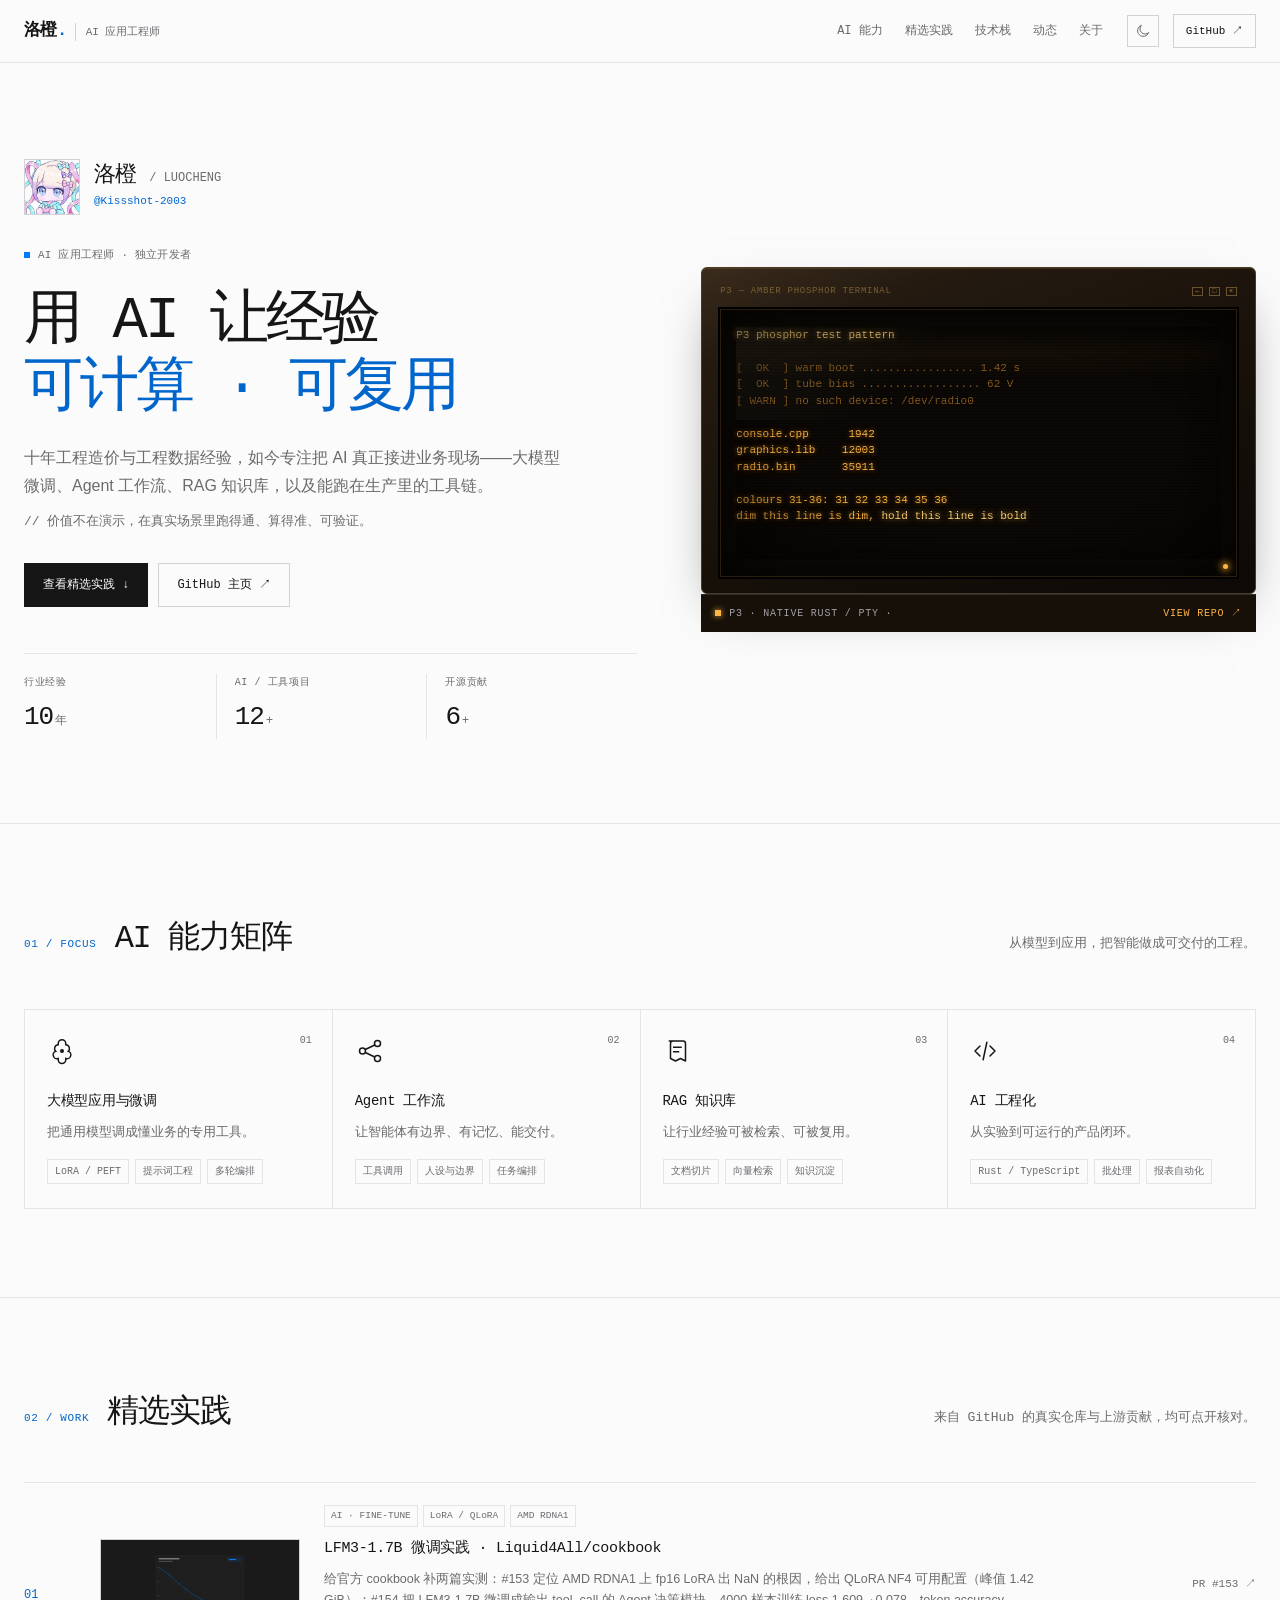
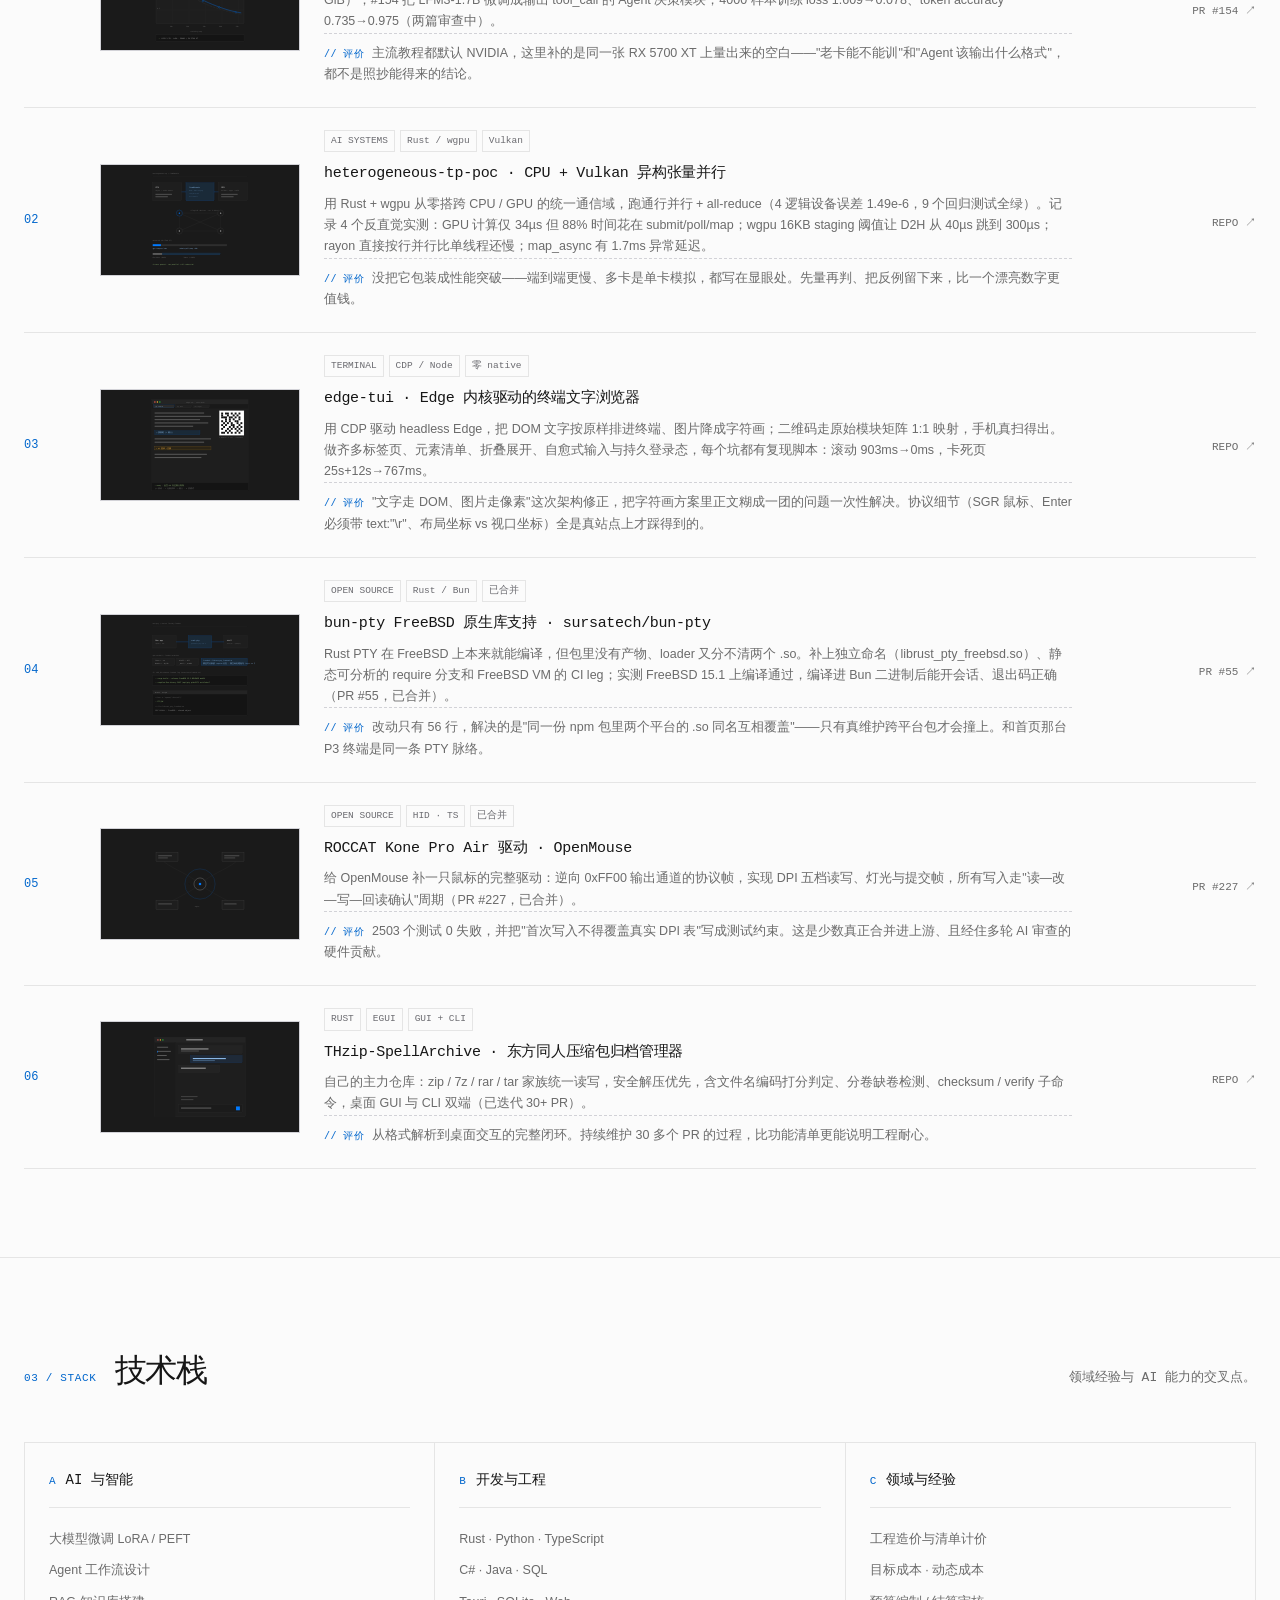
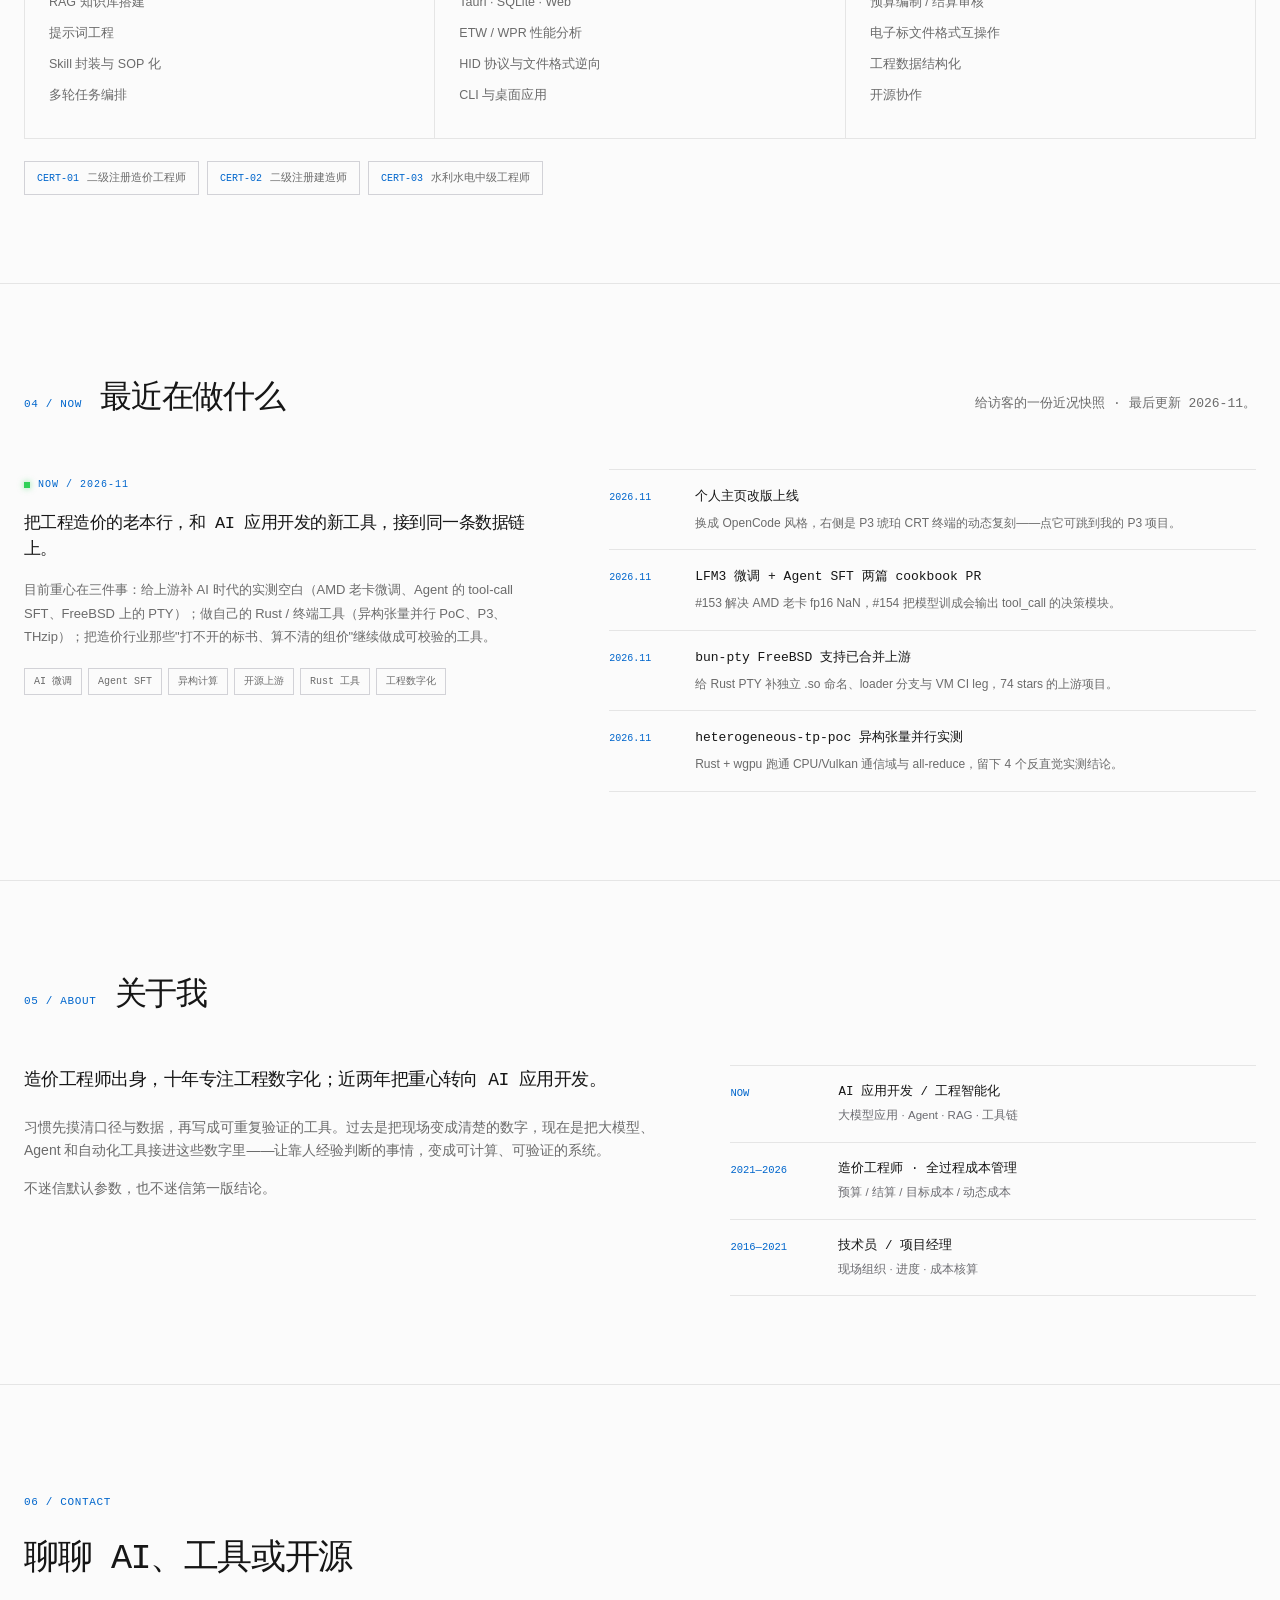
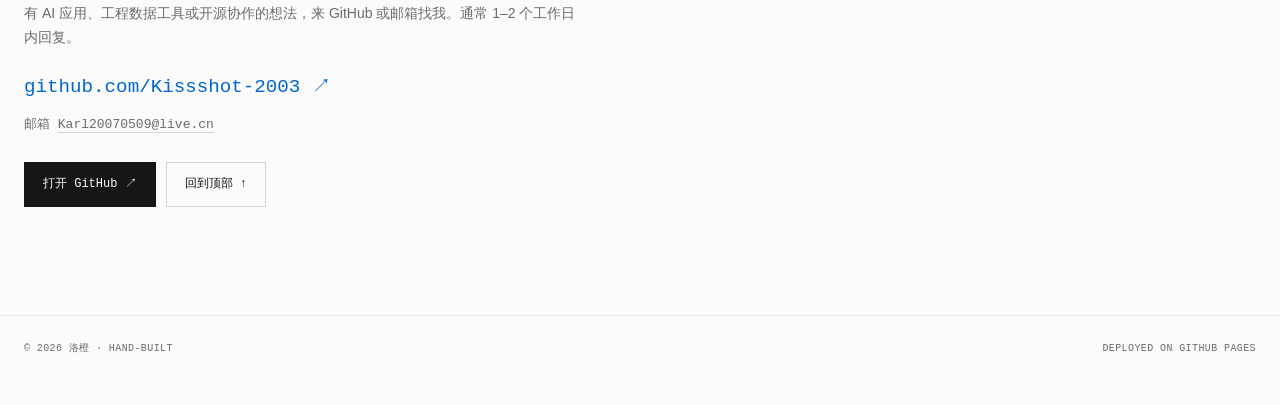
==== commit 9384dfc4: "fix: 恢复移动端项目链接与目录导航，文字对比度提升至 WCAG AA" ====
--- a/index.html
+++ b/index.html
@@ -52,7 +52,7 @@
 
 <header class="site-header" id="siteHeader">
   <div class="header-inner">
-    <a class="logo" href="#top" aria-label="回到顶部">
+    <a class="logo" href="#top" aria-label="洛橙. AI 应用工程师 — 回到顶部">
       <span class="logo-mark">洛橙<span class="logo-dot">.</span></span>
       <span class="logo-role">AI 应用工程师</span>
     </a>
@@ -64,6 +64,9 @@
       <a href="#about">关于</a>
     </nav>
     <div class="header-actions">
+      <button class="icon-btn nav-toggle" id="navToggle" type="button" aria-label="打开目录" aria-expanded="false" aria-controls="mobileNav">
+        <svg viewBox="0 0 24 24" width="16" height="16" aria-hidden="true"><path d="M4 7h16M4 12h16M4 17h16" fill="none" stroke="currentColor" stroke-width="1.5" stroke-linecap="round"/></svg>
+      </button>
       <button class="icon-btn" id="themeBtn" type="button" aria-label="切换深浅色">
         <svg class="icon-moon" viewBox="0 0 24 24" width="16" height="16" aria-hidden="true"><path d="M20.5 14.3A8.5 8.5 0 1 1 9.7 3.5a6.6 6.6 0 0 0 10.8 10.8Z" fill="none" stroke="currentColor" stroke-width="1.5" stroke-linejoin="round"/></svg>
         <svg class="icon-sun" viewBox="0 0 24 24" width="16" height="16" aria-hidden="true"><circle cx="12" cy="12" r="4" fill="none" stroke="currentColor" stroke-width="1.5"/><path d="M12 2v2M12 20v2M4.9 4.9l1.4 1.4M17.7 17.7l1.4 1.4M2 12h2M20 12h2M4.9 19.1l1.4-1.4M17.7 6.3l1.4-1.4" stroke="currentColor" stroke-width="1.5" stroke-linecap="round"/></svg>
@@ -71,6 +74,14 @@
       <a class="btn-sm" href="https://github.com/Kissshot-2003" target="_blank" rel="noopener">GitHub ↗</a>
     </div>
   </div>
+  <nav class="mobile-nav" id="mobileNav" aria-label="移动端导航">
+    <a href="#focus">01 / AI 能力</a>
+    <a href="#projects">02 / 精选实践</a>
+    <a href="#stack">03 / 技术栈</a>
+    <a href="#now">04 / 最近动态</a>
+    <a href="#about">05 / 关于我</a>
+    <a href="#contact">06 / 联系</a>
+  </nav>
   <div class="scroll-progress" id="scrollProgress" aria-hidden="true"></div>
 </header>
 
@@ -150,7 +161,7 @@
           <div><dt>开源贡献</dt><dd><span class="mono" data-count="6">6</span><span class="unit">+</span></dd></div>
         </dl>
       </div>
-      <a class="hero-visual reveal" href="https://github.com/Kissshot-2003/p3" target="_blank" rel="noopener" aria-label="查看 P3 琥珀色 CRT 终端项目">
+      <a class="hero-visual reveal" href="https://github.com/Kissshot-2003/p3" target="_blank" rel="noopener">
         <!-- P3 琥珀磷光 CRT 终端 · 动态复刻 -->
         <div class="p3-cabinet">
           <div class="p3-titlebar mono">
--- a/assets/style.css
+++ b/assets/style.css
@@ -8,10 +8,11 @@
   --bg-elev: #ffffff;
   --text: #161616;
   --text-2: #6b6b6b;
-  --text-3: #86868b;
+  --text-3: #6b6b70;
   --line: #e5e5e5;
   --line-2: #d2d2d7;
   --accent: #007aff;
+  --accent-text: #0066cc;
   --ink: #1a1a1a;
   --mono: "SFMono-Regular", Consolas, "Liberation Mono", Menlo, "Courier New", monospace;
   --sans: Inter, -apple-system, BlinkMacSystemFont, "Segoe UI", "PingFang SC", "Microsoft YaHei", sans-serif;
@@ -24,10 +25,11 @@
   --bg-elev: #18181b;
   --text: #f5f5f5;
   --text-2: #a1a1a6;
-  --text-3: #6e6e73;
+  --text-3: #8e8e93;
   --line: #2a2a2e;
   --line-2: #3a3a3f;
   --accent: #0a84ff;
+  --accent-text: #0a84ff;
   --ink: #000000;
   color-scheme: dark;
 }
@@ -67,11 +69,11 @@
 .rail-name { font-family: var(--mono); font-size: 16px; font-weight: 600; letter-spacing: -.03em; }
 .rail-role { font-size: 10px; color: var(--text-3); margin-top: 2px; }
 .rail-divider { height: 1px; background: var(--line); margin: 14px 0; }
-.rail-label { font-size: 9px; letter-spacing: .12em; color: var(--accent); margin-bottom: 8px; }
+.rail-label { font-size: 9px; letter-spacing: .12em; color: var(--accent-text); margin-bottom: 8px; }
 .rail-mail { display: block; font-size: 10px; color: var(--text-2); word-break: break-all; }
-.rail-mail:hover { color: var(--accent); }
+.rail-mail:hover { color: var(--accent-text); }
 .rail-link { display: inline-block; font-size: 10px; color: var(--text-2); margin-top: 8px; }
-.rail-link:hover { color: var(--accent); }
+.rail-link:hover { color: var(--accent-text); }
 .rail-status { font-size: 11px; color: var(--text); display: flex; align-items: center; gap: 7px; }
 .rail-status .dot { width: 6px; height: 6px; background: #30d158; box-shadow: 0 0 6px rgba(48,209,88,.6); }
 .rail-meta { font-size: 10px; color: var(--text-3); margin-top: 7px; }
@@ -83,12 +85,12 @@
 }
 .toc a span { color: var(--text-3); font-size: 9px; }
 .toc a:hover { color: var(--text); }
-.toc a.active { color: var(--accent); border-left-color: var(--accent); background: rgba(0,122,255,.05); background: color-mix(in srgb, var(--accent) 6%, transparent); }
-.toc a.active span { color: var(--accent); }
+.toc a.active { color: var(--accent-text); border-left-color: var(--accent-text); background: rgba(0,122,255,.05); background: color-mix(in srgb, var(--accent) 6%, transparent); }
+.toc a.active span { color: var(--accent-text); }
 
 /* ── 最近在做什么 ────────────────────────────────── */
 .now-grid { display: grid; grid-template-columns: .9fr 1.1fr; gap: 56px; }
-.now-live { display: inline-flex; align-items: center; gap: 8px; font-size: 10px; letter-spacing: .1em; color: var(--accent); margin-bottom: 18px; }
+.now-live { display: inline-flex; align-items: center; gap: 8px; font-size: 10px; letter-spacing: .1em; color: var(--accent-text); margin-bottom: 18px; }
 .live-dot { width: 6px; height: 6px; background: #30d158; box-shadow: 0 0 6px rgba(48,209,88,.6); animation: livepulse 2s infinite; }
 @keyframes livepulse { 50% { opacity: .4; } }
 .now-lead { font-family: var(--mono); font-size: 17px; font-weight: 400; letter-spacing: -.03em; line-height: 1.5; margin: 0 0 16px; }
@@ -97,7 +99,7 @@
 .now-tags span { font-size: 10px; color: var(--text-2); border: 1px solid var(--line-2); padding: 4px 9px; }
 .now-list { list-style: none; padding: 0; margin: 0; border-top: 1px solid var(--line); }
 .now-list li { display: grid; grid-template-columns: 68px 1fr; gap: 18px; padding: 16px 0; border-bottom: 1px solid var(--line); }
-.now-date { font-size: 10px; color: var(--accent); padding-top: 3px; }
+.now-date { font-size: 10px; color: var(--accent-text); padding-top: 3px; }
 .now-item strong { display: block; font-family: var(--mono); font-size: 13px; font-weight: 500; margin-bottom: 5px; }
 .now-item p { color: var(--text-2); font-size: 12px; line-height: 1.7; margin: 0; }
 
@@ -113,7 +115,7 @@
 }
 .logo { display: flex; align-items: baseline; gap: 8px; font-family: var(--mono); }
 .logo-mark { font-weight: 700; font-size: 17px; letter-spacing: -.03em; }
-.logo-dot { color: var(--accent); }
+.logo-dot { color: var(--accent-text); }
 .logo-role { font-size: 11px; color: var(--text-3); border-left: 1px solid var(--line-2); padding-left: 10px; }
 .nav { display: flex; gap: 22px; margin-left: auto; }
 .nav a { font-family: var(--mono); font-size: 12px; color: var(--text-2); transition: color .15s; }
@@ -134,6 +136,22 @@
 .btn-sm:hover { background: var(--text); color: var(--bg); border-color: var(--text); }
 .scroll-progress { position: absolute; left: 0; bottom: -1px; height: 1px; width: 0; background: var(--accent); }
 
+/* 移动端目录（宽屏隐藏，≤680px 启用） */
+.nav-toggle { display: none; }
+.mobile-nav {
+  display: none;
+  position: absolute; top: 100%; left: 0; right: 0; z-index: 49;
+  background: var(--bg-elev); border-bottom: 1px solid var(--line);
+  padding: 6px 24px 14px;
+}
+.mobile-nav.is-open { display: flex; flex-direction: column; }
+.mobile-nav a {
+  font-family: var(--mono); font-size: 12px; color: var(--text-2);
+  padding: 10px 0; border-bottom: 1px solid var(--line);
+}
+.mobile-nav a:last-child { border-bottom: 0; }
+.mobile-nav a:hover, .mobile-nav a.active { color: var(--accent-text); }
+
 /* ── HERO ─────────────────────────────────────────── */
 .hero { max-width: var(--max); margin: 0 auto; padding: 96px 24px 84px; }
 .hero-inner { display: grid; grid-template-columns: 1.05fr .95fr; gap: 64px; align-items: center; }
@@ -151,12 +169,12 @@
 .identity-name { font-family: var(--mono); font-size: 22px; font-weight: 500; letter-spacing: -.03em; line-height: 1.2; }
 .identity-name .en { color: var(--text-3); font-size: 12px; font-weight: 400; letter-spacing: 0; }
 .identity-handle { font-family: var(--mono); font-size: 11px; color: var(--text-2); margin-top: 3px; }
-.identity-handle a { color: var(--accent); }
+.identity-handle a { color: var(--accent-text); }
 .hero-title {
   font-family: var(--mono); font-size: clamp(2.4rem, 4.6vw, 4rem); line-height: 1.14;
   font-weight: 400; letter-spacing: -.05em; margin: 22px 0 22px;
 }
-.hero-title .accent { color: var(--accent); }
+.hero-title .accent { color: var(--accent-text); }
 .hero-lede { max-width: 540px; font-size: 16px; color: var(--text-2); margin: 0 0 12px; }
 .hero-sub { max-width: 520px; font-size: 13px; color: var(--text-3); margin: 0 0 30px; font-family: var(--mono); }
 .hero-actions { display: flex; gap: 10px; flex-wrap: wrap; margin-bottom: 46px; }
@@ -166,7 +184,7 @@
   border: 1px solid var(--text); transition: .15s; cursor: pointer;
 }
 .btn-primary { background: var(--text); color: var(--bg); }
-.btn-primary:hover { background: var(--accent); border-color: var(--accent); color: #fff; }
+.btn-primary:hover { background: var(--accent); border-color: var(--accent-text); color: #fff; }
 .btn-ghost { background: transparent; color: var(--text); border-color: var(--line-2); }
 .btn-ghost:hover { border-color: var(--text); }
 .hero-stats { display: flex; margin: 0; border-top: 1px solid var(--line); padding-top: 20px; }
@@ -251,7 +269,7 @@
 }
 .visual-tag {
   font-family: var(--mono); font-size: 10px; letter-spacing: .08em;
-  color: #a1a1a6; padding: 10px 14px; border-top: 1px solid #2e2e2e;
+  color: #a1a1a6; padding: 10px 14px; border-top: 1px solid #2e2e2e; background: #161009;
   display: flex; align-items: center; gap: 8px; flex-wrap: wrap;
 }
 .tag-dot { width: 6px; height: 6px; background: #ffb643; box-shadow: 0 0 6px #ffb643; }
@@ -261,7 +279,7 @@
 /* ── 通用 section ─────────────────────────────────── */
 .section { max-width: var(--max); margin: 0 auto; padding: 88px 24px; border-top: 1px solid var(--line); }
 .section-head { display: flex; align-items: baseline; gap: 18px; margin-bottom: 42px; }
-.section-kicker { font-family: var(--mono); font-size: 11px; color: var(--accent); letter-spacing: .06em; white-space: nowrap; }
+.section-kicker { font-family: var(--mono); font-size: 11px; color: var(--accent-text); letter-spacing: .06em; white-space: nowrap; }
 .section-title { font-family: var(--mono); font-size: clamp(1.4rem, 2.6vw, 2rem); font-weight: 400; letter-spacing: -.04em; margin: 0; }
 .section-desc { color: var(--text-2); font-size: 13px; margin: 0 0 0 auto; font-family: var(--mono); }
 
@@ -285,28 +303,28 @@
 /* 配图为方形 SVG，用 contain 避免裁切；底色与 SVG 背景一致，留白不可见 */
 .project-media { width: 200px; height: 112px; overflow: hidden; background: #1a1a1a; border: 1px solid var(--line-2); }
 .project-media img { width: 100%; height: 100%; object-fit: contain; }
-.project-index { font-family: var(--mono); font-size: 12px; color: var(--accent); }
+.project-index { font-family: var(--mono); font-size: 12px; color: var(--accent-text); }
 .project-content h3 { font-family: var(--mono); font-size: 15px; font-weight: 500; margin: 0 0 7px; letter-spacing: -.02em; }
 .project-content p { font-size: 12.5px; color: var(--text-2); margin: 0; line-height: 1.7; max-width: 62em; }
 .project-note { margin-top: 10px; padding-top: 9px; border-top: 1px dashed var(--line-2); font-size: 11.5px; color: var(--text-3); line-height: 1.6; }
-.project-note b { font-family: var(--mono); font-weight: 400; color: var(--accent); margin-right: 8px; font-size: 10px; letter-spacing: .04em; }
+.project-note b { font-family: var(--mono); font-weight: 400; color: var(--accent-text); margin-right: 8px; font-size: 10px; letter-spacing: .04em; }
 .project-tags { display: flex; flex-wrap: wrap; gap: 5px; margin-bottom: 9px; }
 .project-tags span { font-family: var(--mono); font-size: 9.5px; color: var(--text-3); border: 1px solid var(--line); padding: 2px 6px; }
 .project-meta { text-align: right; }
 .project-link { font-family: var(--mono); font-size: 11px; color: var(--text-2); transition: color .15s; }
-.project-link:hover { color: var(--accent); }
+.project-link:hover { color: var(--accent-text); }
 
 /* ── 技术栈 ───────────────────────────────────────── */
 .stack-grid { display: grid; grid-template-columns: repeat(3, 1fr); border-top: 1px solid var(--line); border-left: 1px solid var(--line); }
 .stack-col { padding: 26px 24px; border-right: 1px solid var(--line); border-bottom: 1px solid var(--line); }
 .stack-head { display: flex; align-items: center; gap: 10px; margin-bottom: 16px; padding-bottom: 14px; border-bottom: 1px solid var(--line); }
-.stack-letter { font-family: var(--mono); font-size: 11px; color: var(--accent); }
+.stack-letter { font-family: var(--mono); font-size: 11px; color: var(--accent-text); }
 .stack-head h3 { font-family: var(--mono); font-size: 14px; font-weight: 500; margin: 0; }
 .stack-col ul { list-style: none; padding: 0; margin: 0; }
 .stack-col li { font-size: 12.5px; color: var(--text-2); padding: 5px 0; }
 .cert-row { list-style: none; padding: 0; margin: 22px 0 0; display: flex; flex-wrap: wrap; gap: 8px; }
 .cert-row li { font-family: var(--mono); font-size: 11px; color: var(--text-2); border: 1px solid var(--line-2); padding: 7px 12px; }
-.cert-row li span { color: var(--accent); margin-right: 8px; font-size: 10px; }
+.cert-row li span { color: var(--accent-text); margin-right: 8px; font-size: 10px; }
 
 /* ── 关于 ─────────────────────────────────────────── */
 .about-grid { display: grid; grid-template-columns: 1.1fr .9fr; gap: 64px; }
@@ -314,7 +332,7 @@
 .about-copy .about-lead { color: var(--text); font-size: 18px; font-family: var(--mono); font-weight: 400; letter-spacing: -.03em; margin-bottom: 20px; }
 .mini-timeline { list-style: none; padding: 0; margin: 0; border-top: 1px solid var(--line); }
 .mini-timeline li { display: grid; grid-template-columns: 92px 1fr; gap: 16px; padding: 16px 0; border-bottom: 1px solid var(--line); }
-.mini-timeline li > span { font-family: var(--mono); font-size: 10.5px; color: var(--accent); padding-top: 3px; }
+.mini-timeline li > span { font-family: var(--mono); font-size: 10.5px; color: var(--accent-text); padding-top: 3px; }
 .mini-timeline strong { display: block; font-family: var(--mono); font-size: 12.5px; font-weight: 500; }
 .mini-timeline small { display: block; color: var(--text-3); font-size: 11.5px; margin-top: 3px; }
 
@@ -323,11 +341,11 @@
 .contact-card { padding: 20px 0; }
 .contact-card h2 { font-family: var(--mono); font-size: clamp(1.5rem, 3vw, 2.2rem); font-weight: 400; letter-spacing: -.04em; margin: 18px 0 12px; }
 .contact-card > p { color: var(--text-2); font-size: 14px; max-width: 40em; margin: 0 0 22px; }
-.contact-link { font-family: var(--mono); font-size: clamp(.95rem, 2vw, 1.2rem); color: var(--accent); word-break: break-all; }
+.contact-link { font-family: var(--mono); font-size: clamp(.95rem, 2vw, 1.2rem); color: var(--accent-text); word-break: break-all; }
 .contact-link:hover { text-decoration: underline; }
 .contact-email { display: block; font-family: var(--mono); font-size: 13px; color: var(--text-2); margin-top: 10px; word-break: break-all; }
 .contact-email a { color: var(--text-2); border-bottom: 1px solid var(--line-2); }
-.contact-email a:hover { color: var(--accent); border-color: var(--accent); }
+.contact-email a:hover { color: var(--accent-text); border-color: var(--accent-text); }
 .contact-actions { display: flex; gap: 10px; margin-top: 26px; flex-wrap: wrap; }
 
 /* ── 页脚 ─────────────────────────────────────────── */
@@ -367,12 +385,16 @@
   .cap-grid, .stack-grid { grid-template-columns: repeat(2, 1fr); }
   .project-card { grid-template-columns: 40px 160px 1fr; }
   .project-media { width: 160px; height: 90px; }
-  .project-meta { display: none; }
+  .project-meta { grid-column: 3; text-align: left; margin-top: 10px; }
   .about-grid { grid-template-columns: 1fr; gap: 36px; }
 }
 @media (max-width: 680px) {
-  .header-inner { padding: 0 16px; height: 56px; }
+  .header-inner { padding: 0 16px; height: 56px; gap: 10px; }
   .logo-role, .nav { display: none; }
+  .header-actions { gap: 8px; }
+  .nav-toggle { display: grid; }
+  .mobile-nav { padding-left: 16px; padding-right: 16px; }
+  .btn-sm { padding: 6px 8px; font-size: 10px; }
   .hero { padding: 64px 16px 60px; }
   .hero-title { font-size: clamp(2rem, 9vw, 2.8rem); }
   .section { padding: 64px 16px; }
@@ -382,6 +404,7 @@
   .project-card { grid-template-columns: 32px 1fr; gap: 14px; }
   .project-media { grid-column: 2; width: 100%; height: 150px; }
   .project-content { grid-column: 2; }
+  .project-meta { grid-column: 2; text-align: left; margin-top: 12px; }
   .hero-stats > div { padding: 0 10px; }
   .hero-stats dd .mono { font-size: 20px; }
   .footer { padding: 24px 16px 40px; }
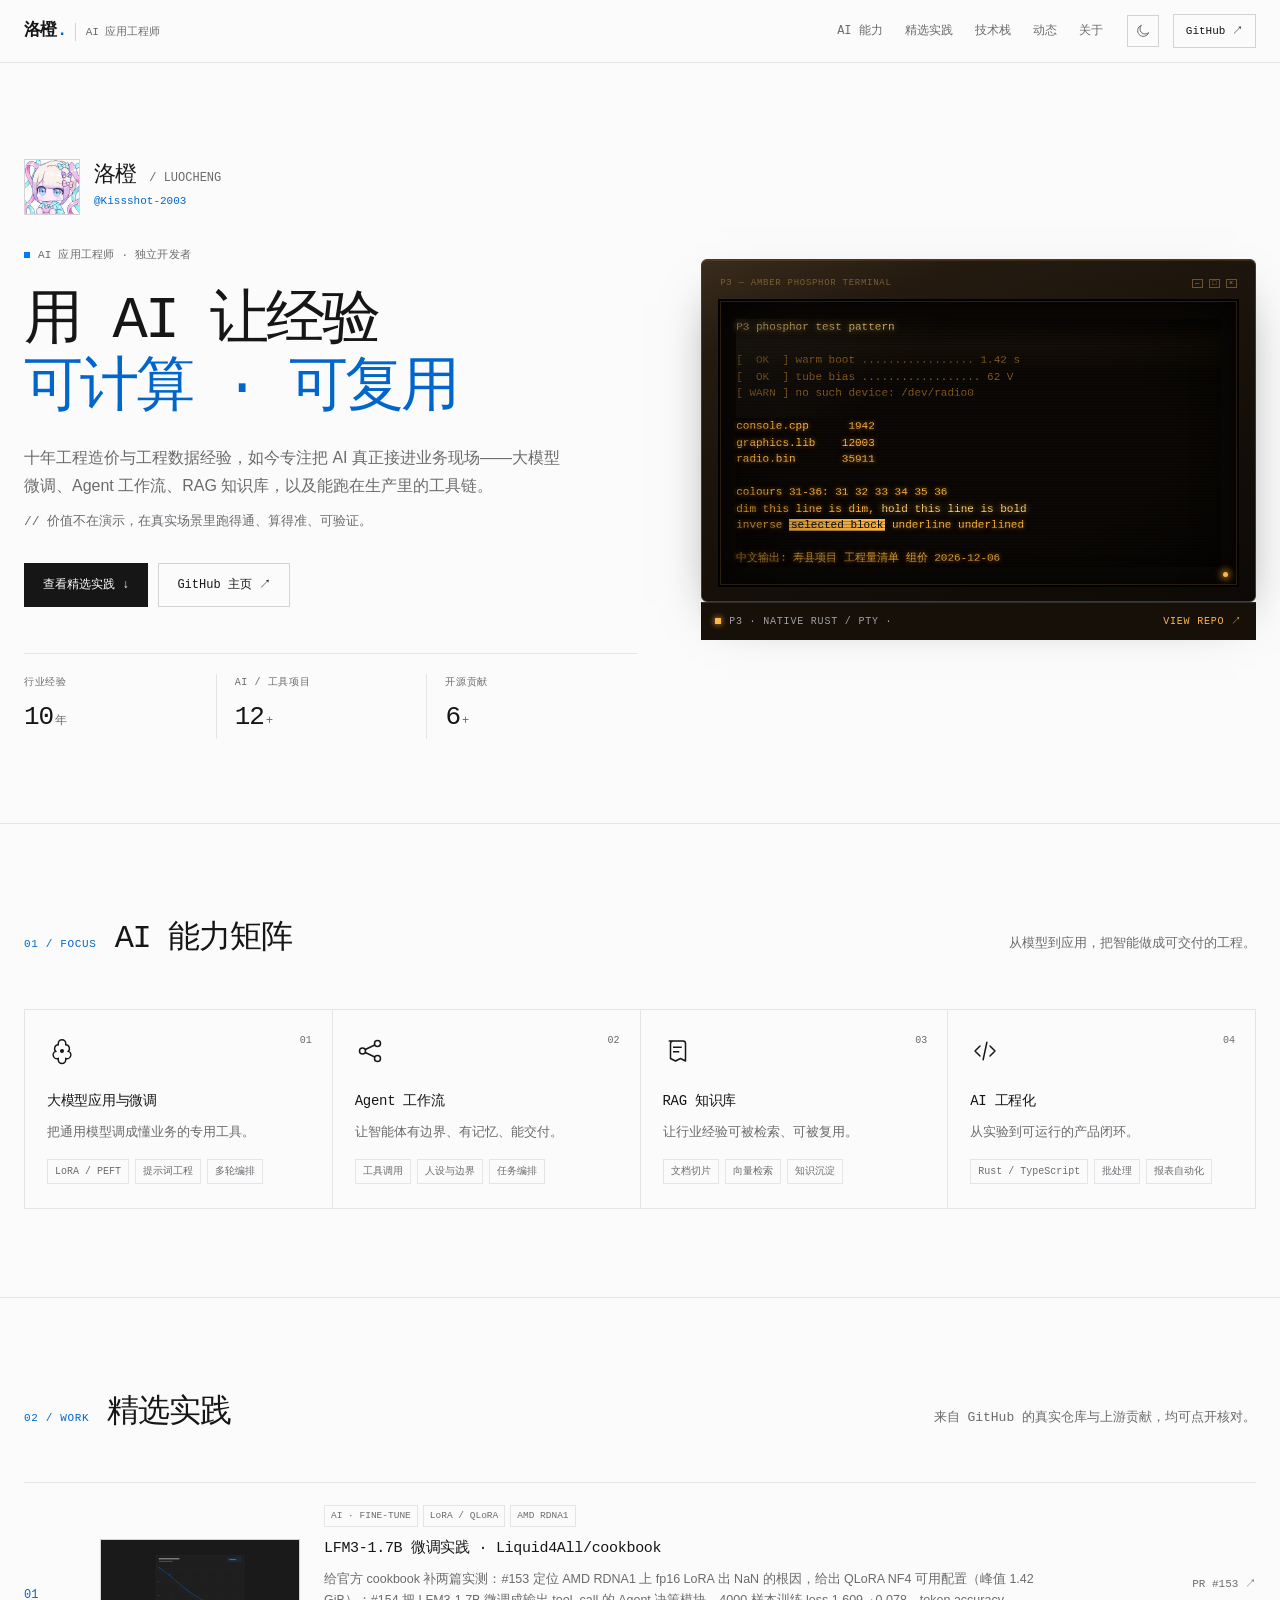
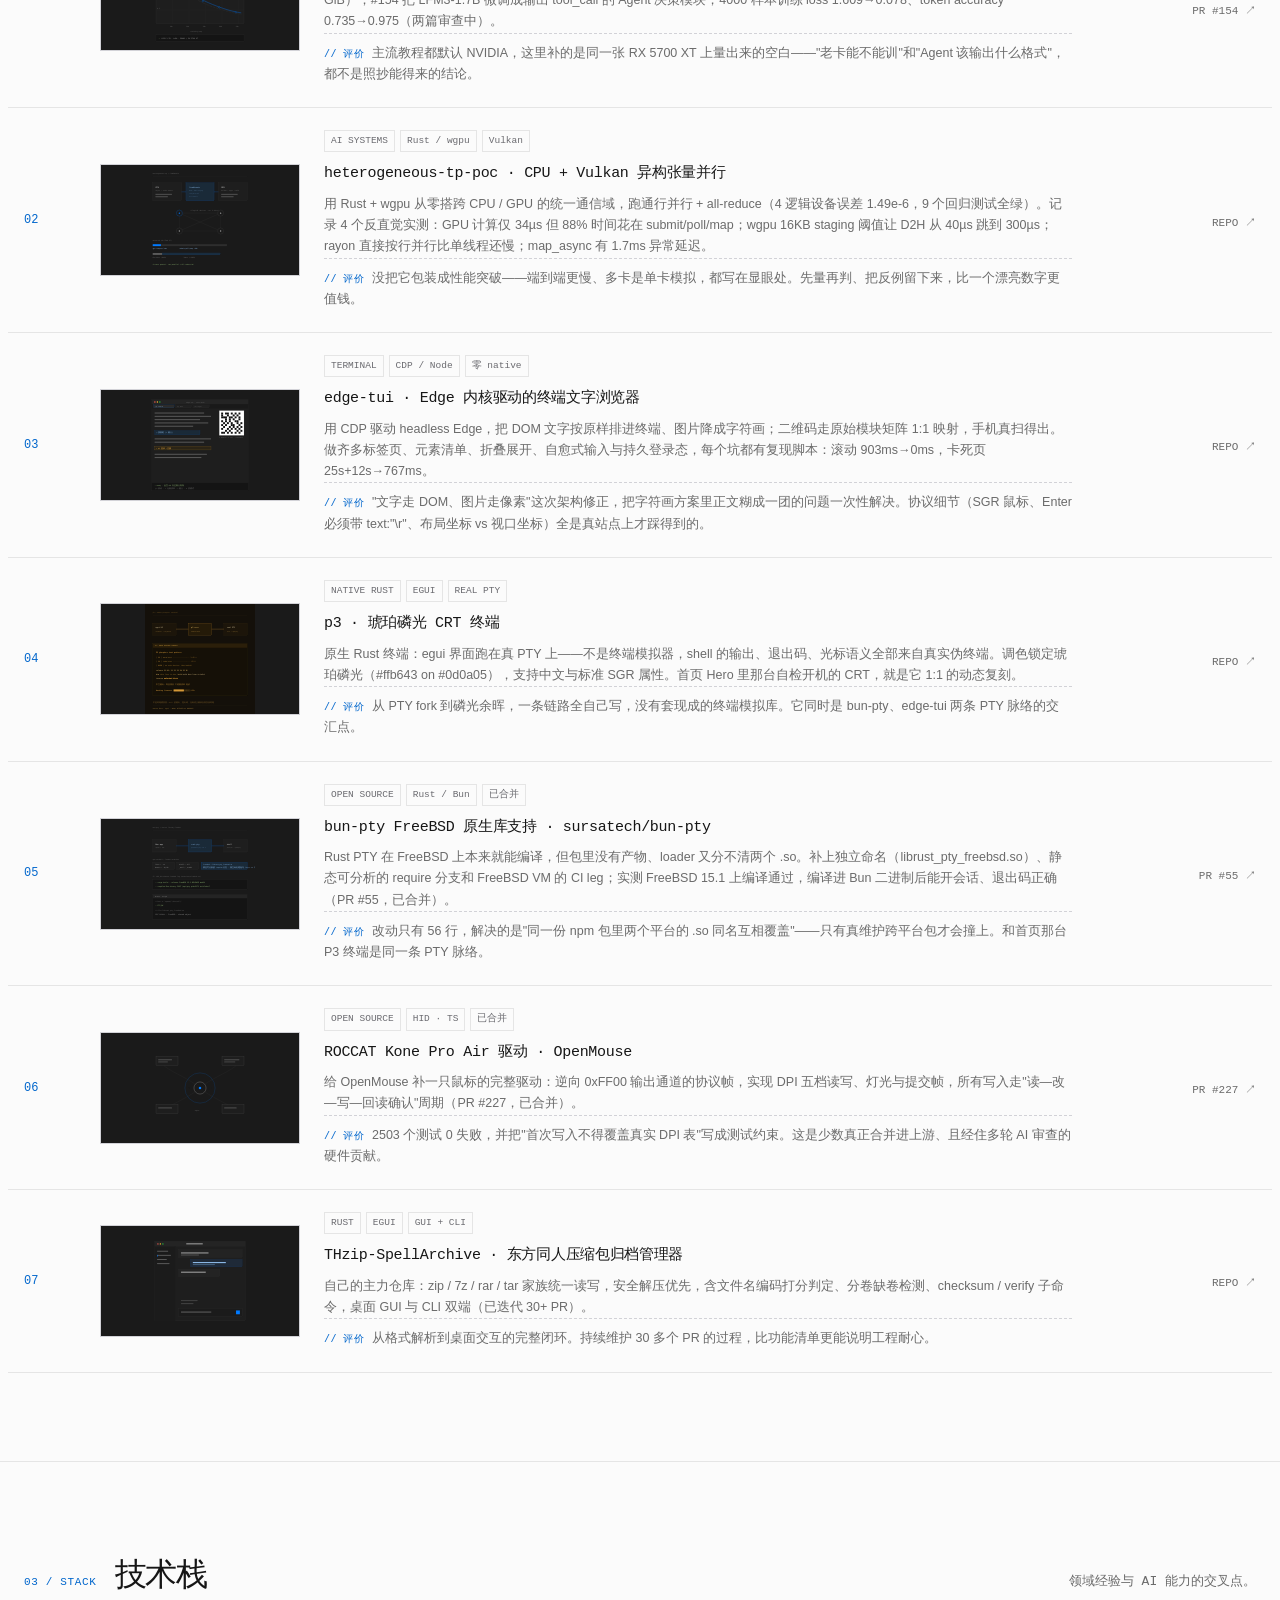
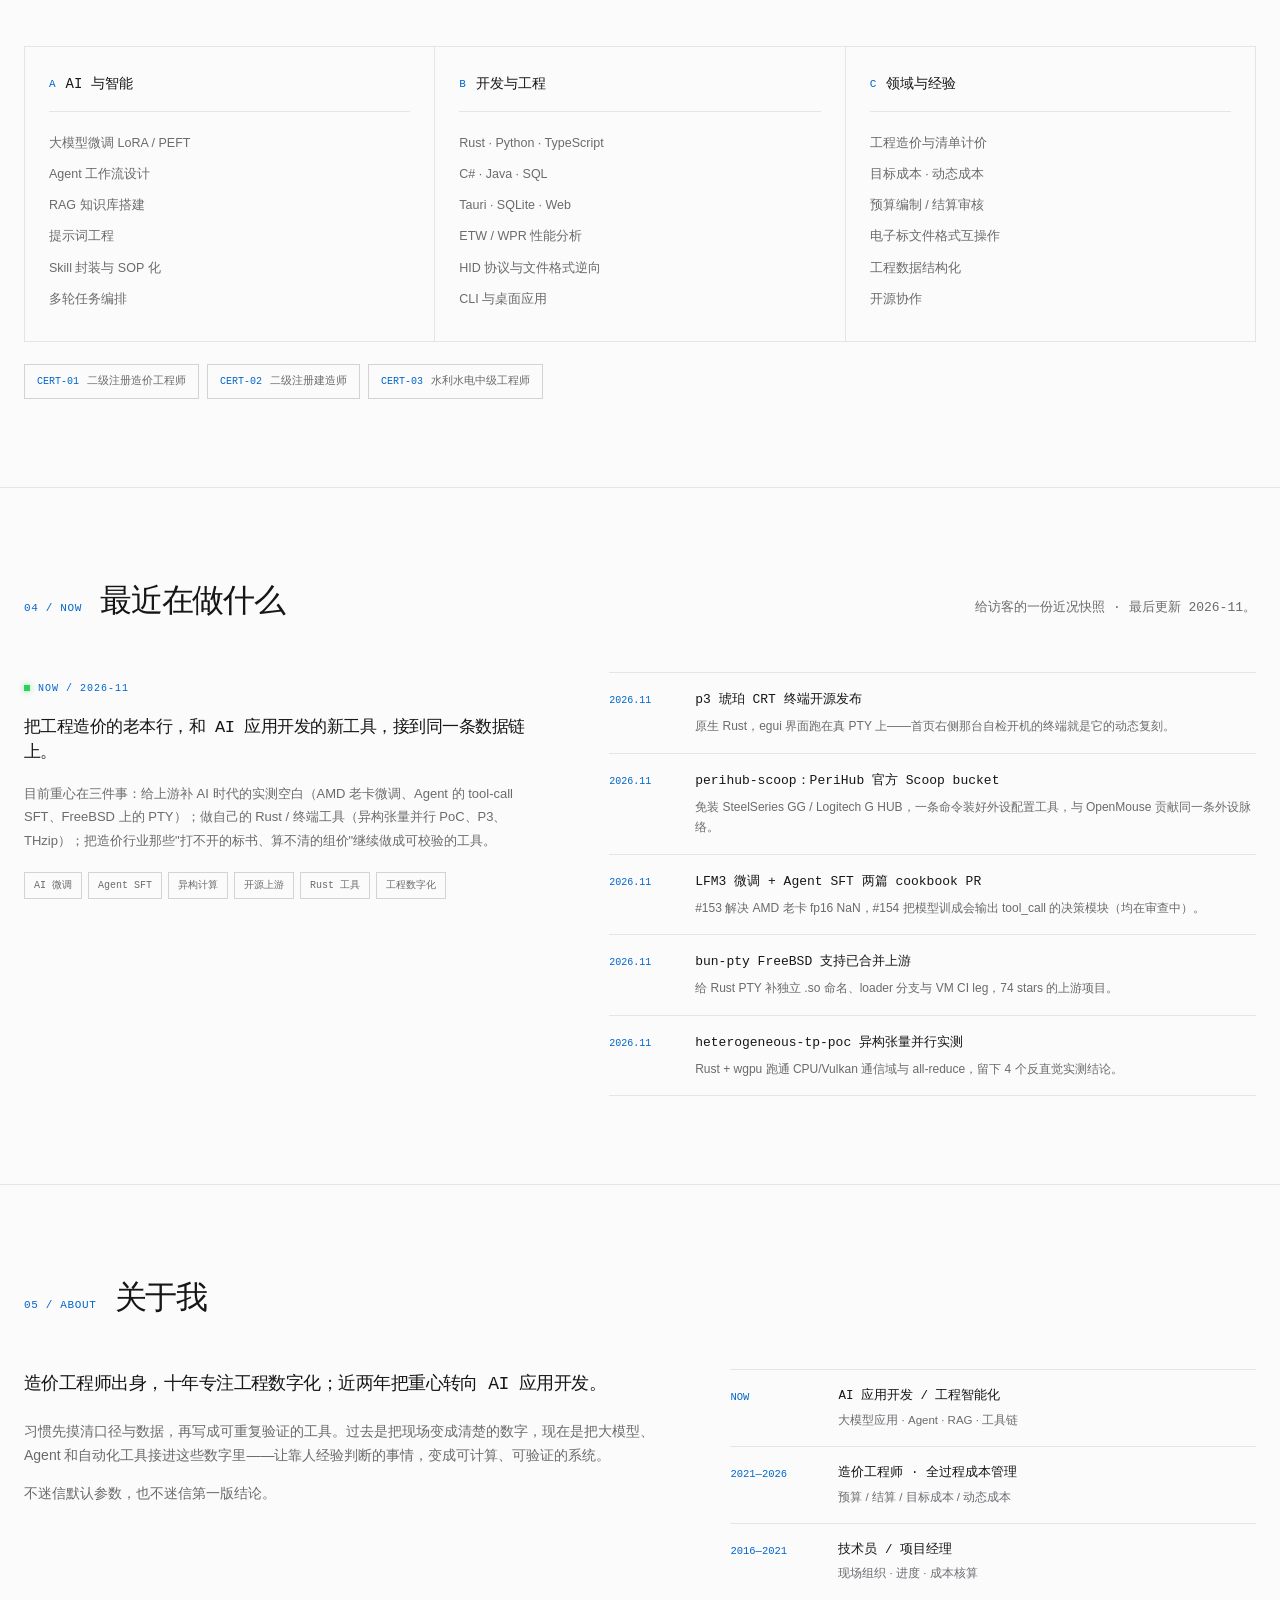
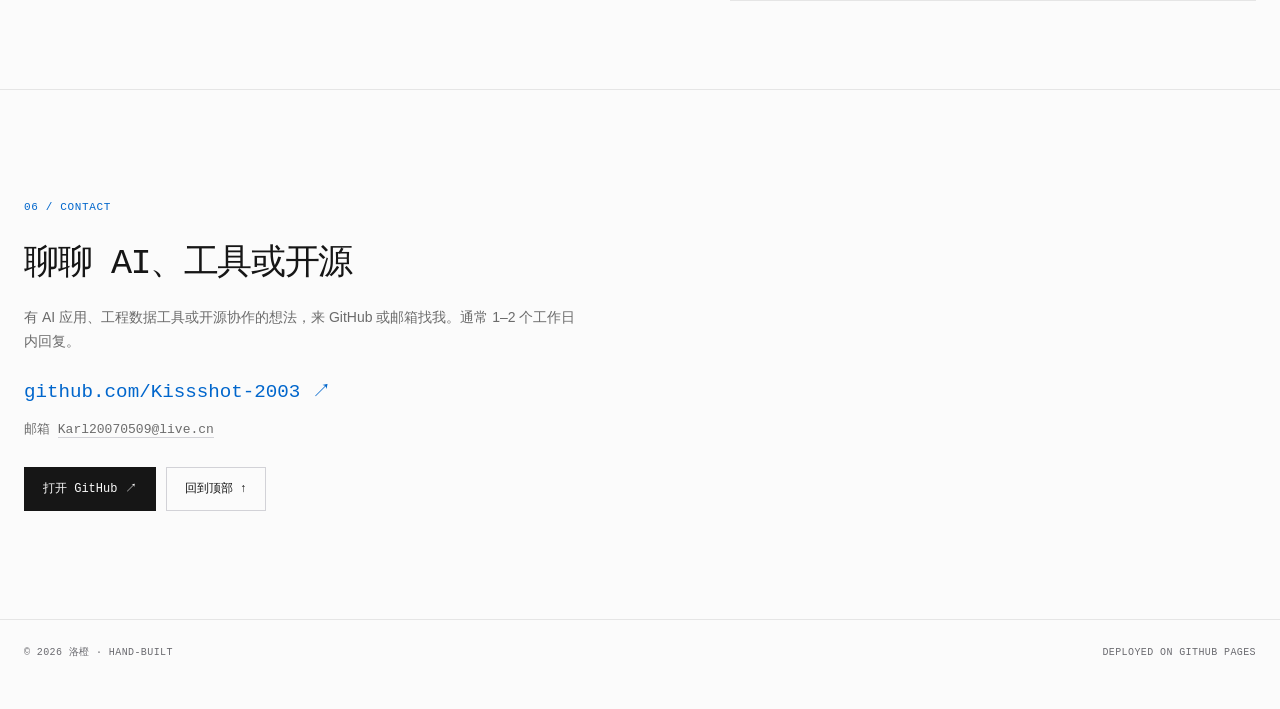
==== commit a9f31abf: "维护更新：新增 p3 项目卡片与 perihub-scoop 动态，CRT 动画循环，卡片悬停与目录高亮增强 - 精选实践新增 04 · p3 琥珀磷光 CRT 终端（含新配图 project-p3." ====
--- a/index.html
+++ b/index.html
@@ -39,7 +39,7 @@
   "name": "洛橙",
   "alternateName": "Kissshot-2003",
   "url": "https://kissshot-2003.github.io/",
-  "email": "mailto:Karl20070509@live.cn",
+  "email": "Karl20070509@live.cn",
   "jobTitle": "AI 应用工程师",
   "sameAs": ["https://github.com/Kissshot-2003"],
   "knowsAbout": ["大模型应用", "Agent 工作流", "RAG 知识库", "Rust", "工程造价数字化"]
@@ -266,6 +266,17 @@
       </article>
       <article class="project-card reveal">
         <span class="project-index mono">04</span>
+        <div class="project-media"><img src="assets/project-p3.svg" alt="P3 琥珀磷光 CRT 终端示意" loading="lazy" decoding="async" width="800" height="800"></div>
+        <div class="project-content">
+          <div class="project-tags mono"><span>NATIVE RUST</span><span>EGUI</span><span>REAL PTY</span></div>
+          <h3>p3 · 琥珀磷光 CRT 终端</h3>
+          <p>原生 Rust 终端：egui 界面跑在真 PTY 上——不是终端模拟器，shell 的输出、退出码、光标语义全部来自真实伪终端。调色锁定琥珀磷光（#ffb643 on #0d0a05），支持中文与标准 SGR 属性。首页 Hero 里那台自检开机的 CRT，就是它 1:1 的动态复刻。</p>
+          <p class="project-note"><b>// 评价</b>从 PTY fork 到磷光余晖，一条链路全自己写，没有套现成的终端模拟库。它同时是 bun-pty、edge-tui 两条 PTY 脉络的交汇点。</p>
+        </div>
+        <div class="project-meta"><a class="project-link mono" href="https://github.com/Kissshot-2003/p3" target="_blank" rel="noopener">REPO ↗</a></div>
+      </article>
+      <article class="project-card reveal">
+        <span class="project-index mono">05</span>
         <div class="project-media"><img src="assets/project-pty.svg" alt="PTY 与 FreeBSD 构建分支示意" loading="lazy" decoding="async" width="800" height="800"></div>
         <div class="project-content">
           <div class="project-tags mono"><span>OPEN SOURCE</span><span>Rust / Bun</span><span>已合并</span></div>
@@ -276,7 +287,7 @@
         <div class="project-meta"><a class="project-link mono" href="https://github.com/sursatech/bun-pty/pull/55" target="_blank" rel="noopener">PR #55 ↗</a></div>
       </article>
       <article class="project-card reveal">
-        <span class="project-index mono">05</span>
+        <span class="project-index mono">06</span>
         <div class="project-media"><img src="assets/project-agent.svg" alt="设备驱动与协议帧示意" loading="lazy" decoding="async" width="800" height="800"></div>
         <div class="project-content">
           <div class="project-tags mono"><span>OPEN SOURCE</span><span>HID · TS</span><span>已合并</span></div>
@@ -287,7 +298,7 @@
         <div class="project-meta"><a class="project-link mono" href="https://github.com/OpenMouse-Project/mouse-protocol/pull/227" target="_blank" rel="noopener">PR #227 ↗</a></div>
       </article>
       <article class="project-card reveal">
-        <span class="project-index mono">06</span>
+        <span class="project-index mono">07</span>
         <div class="project-media"><img src="assets/project-ai-workspace.svg" alt="桌面应用界面示意" loading="lazy" decoding="async" width="800" height="800"></div>
         <div class="project-content">
           <div class="project-tags mono"><span>RUST</span><span>EGUI</span><span>GUI + CLI</span></div>
@@ -346,15 +357,22 @@
         <li class="reveal">
           <span class="now-date mono">2026.11</span>
           <div class="now-item">
-            <strong>个人主页改版上线</strong>
-            <p>换成 OpenCode 风格，右侧是 P3 琥珀 CRT 终端的动态复刻——点它可跳到我的 P3 项目。</p>
+            <strong>p3 琥珀 CRT 终端开源发布</strong>
+            <p>原生 Rust，egui 界面跑在真 PTY 上——首页右侧那台自检开机的终端就是它的动态复刻。</p>
+          </div>
+        </li>
+        <li class="reveal">
+          <span class="now-date mono">2026.11</span>
+          <div class="now-item">
+            <strong>perihub-scoop：PeriHub 官方 Scoop bucket</strong>
+            <p>免装 SteelSeries GG / Logitech G HUB，一条命令装好外设配置工具，与 OpenMouse 贡献同一条外设脉络。</p>
           </div>
         </li>
         <li class="reveal">
           <span class="now-date mono">2026.11</span>
           <div class="now-item">
             <strong>LFM3 微调 + Agent SFT 两篇 cookbook PR</strong>
-            <p>#153 解决 AMD 老卡 fp16 NaN，#154 把模型训成会输出 tool_call 的决策模块。</p>
+            <p>#153 解决 AMD 老卡 fp16 NaN，#154 把模型训成会输出 tool_call 的决策模块（均在审查中）。</p>
           </div>
         </li>
         <li class="reveal">
--- a/assets/style.css
+++ b/assets/style.css
@@ -84,8 +84,9 @@
   color: var(--text-2); padding: 7px 8px; margin-left: -8px; border-left: 2px solid transparent; transition: .15s;
 }
 .toc a span { color: var(--text-3); font-size: 9px; }
+.toc a { transition: color .15s, padding-left .2s, background .2s; }
 .toc a:hover { color: var(--text); }
-.toc a.active { color: var(--accent-text); border-left-color: var(--accent-text); background: rgba(0,122,255,.05); background: color-mix(in srgb, var(--accent) 6%, transparent); }
+.toc a.active { color: var(--accent-text); border-left-color: var(--accent-text); background: color-mix(in srgb, var(--accent) 10%, transparent); padding-left: 4px; }
 .toc a.active span { color: var(--accent-text); }
 
 /* ── 最近在做什么 ────────────────────────────────── */
@@ -285,10 +286,12 @@
 
 /* ── 能力 ─────────────────────────────────────────── */
 .cap-grid { display: grid; grid-template-columns: repeat(4, 1fr); border-top: 1px solid var(--line); border-left: 1px solid var(--line); }
-.cap-card { position: relative; padding: 26px 22px 24px; border-right: 1px solid var(--line); border-bottom: 1px solid var(--line); transition: background .15s; }
-.cap-card:hover { background: var(--bg-elev); }
-.cap-num { position: absolute; top: 22px; right: 20px; font-family: var(--mono); font-size: 10px; color: var(--text-3); }
-.cap-icon { width: 34px; height: 34px; margin-bottom: 20px; color: var(--text); }
+.cap-card { position: relative; padding: 26px 22px 24px; border-right: 1px solid var(--line); border-bottom: 1px solid var(--line); transition: background .2s, box-shadow .2s; }
+.cap-card:hover { background: var(--bg-elev); box-shadow: inset 0 2px 0 var(--accent); }
+.cap-num { position: absolute; top: 22px; right: 20px; font-family: var(--mono); font-size: 10px; color: var(--text-3); transition: color .2s; }
+.cap-icon { width: 34px; height: 34px; margin-bottom: 20px; color: var(--text); transition: color .2s, transform .2s; }
+.cap-card:hover .cap-num { color: var(--accent-text); }
+.cap-card:hover .cap-icon { color: var(--accent-text); transform: translateY(-2px); }
 .cap-card h3 { font-family: var(--mono); font-size: 14px; font-weight: 500; margin: 0 0 8px; letter-spacing: -.02em; }
 .cap-card p { font-size: 12.5px; color: var(--text-2); margin: 0 0 16px; line-height: 1.7; }
 .cap-tags { list-style: none; padding: 0; margin: 0; display: flex; flex-wrap: wrap; gap: 6px; }
@@ -298,13 +301,17 @@
 .project-list { border-top: 1px solid var(--line); }
 .project-card {
   display: grid; grid-template-columns: 52px 200px 1fr 160px; gap: 24px; align-items: center;
-  padding: 22px 0; border-bottom: 1px solid var(--line);
-}
+  padding: 22px 16px; margin-inline: -16px; border-bottom: 1px solid var(--line);
+  transition: background .2s;
+}
+.project-card:hover { background: var(--bg-elev); }
 /* 配图为方形 SVG，用 contain 避免裁切；底色与 SVG 背景一致，留白不可见 */
-.project-media { width: 200px; height: 112px; overflow: hidden; background: #1a1a1a; border: 1px solid var(--line-2); }
+.project-media { width: 200px; height: 112px; overflow: hidden; background: #1a1a1a; border: 1px solid var(--line-2); transition: border-color .2s, box-shadow .2s; }
+.project-card:hover .project-media { border-color: var(--accent-text); box-shadow: 0 0 0 3px color-mix(in srgb, var(--accent) 12%, transparent); }
 .project-media img { width: 100%; height: 100%; object-fit: contain; }
 .project-index { font-family: var(--mono); font-size: 12px; color: var(--accent-text); }
-.project-content h3 { font-family: var(--mono); font-size: 15px; font-weight: 500; margin: 0 0 7px; letter-spacing: -.02em; }
+.project-content h3 { font-family: var(--mono); font-size: 15px; font-weight: 500; margin: 0 0 7px; letter-spacing: -.02em; transition: color .2s; }
+.project-card:hover .project-content h3 { color: var(--accent-text); }
 .project-content p { font-size: 12.5px; color: var(--text-2); margin: 0; line-height: 1.7; max-width: 62em; }
 .project-note { margin-top: 10px; padding-top: 9px; border-top: 1px dashed var(--line-2); font-size: 11.5px; color: var(--text-3); line-height: 1.6; }
 .project-note b { font-family: var(--mono); font-weight: 400; color: var(--accent-text); margin-right: 8px; font-size: 10px; letter-spacing: .04em; }
